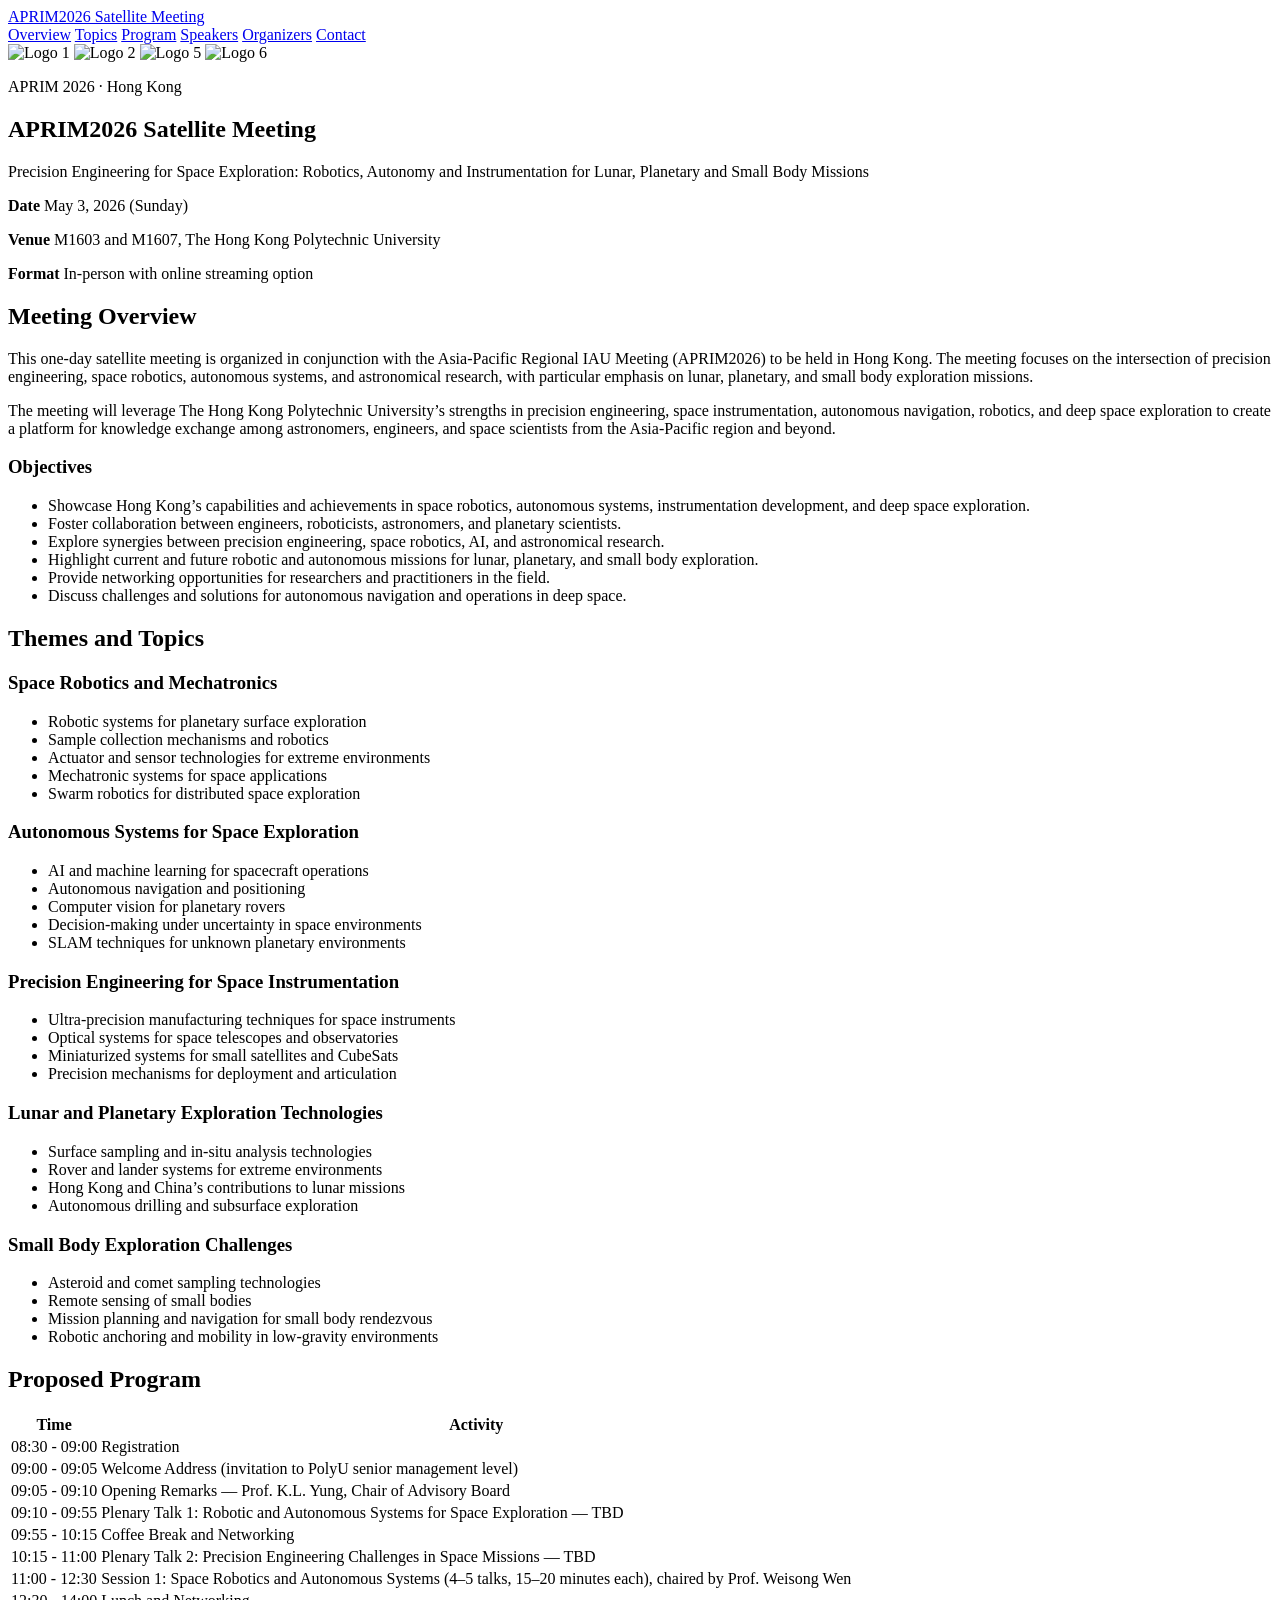
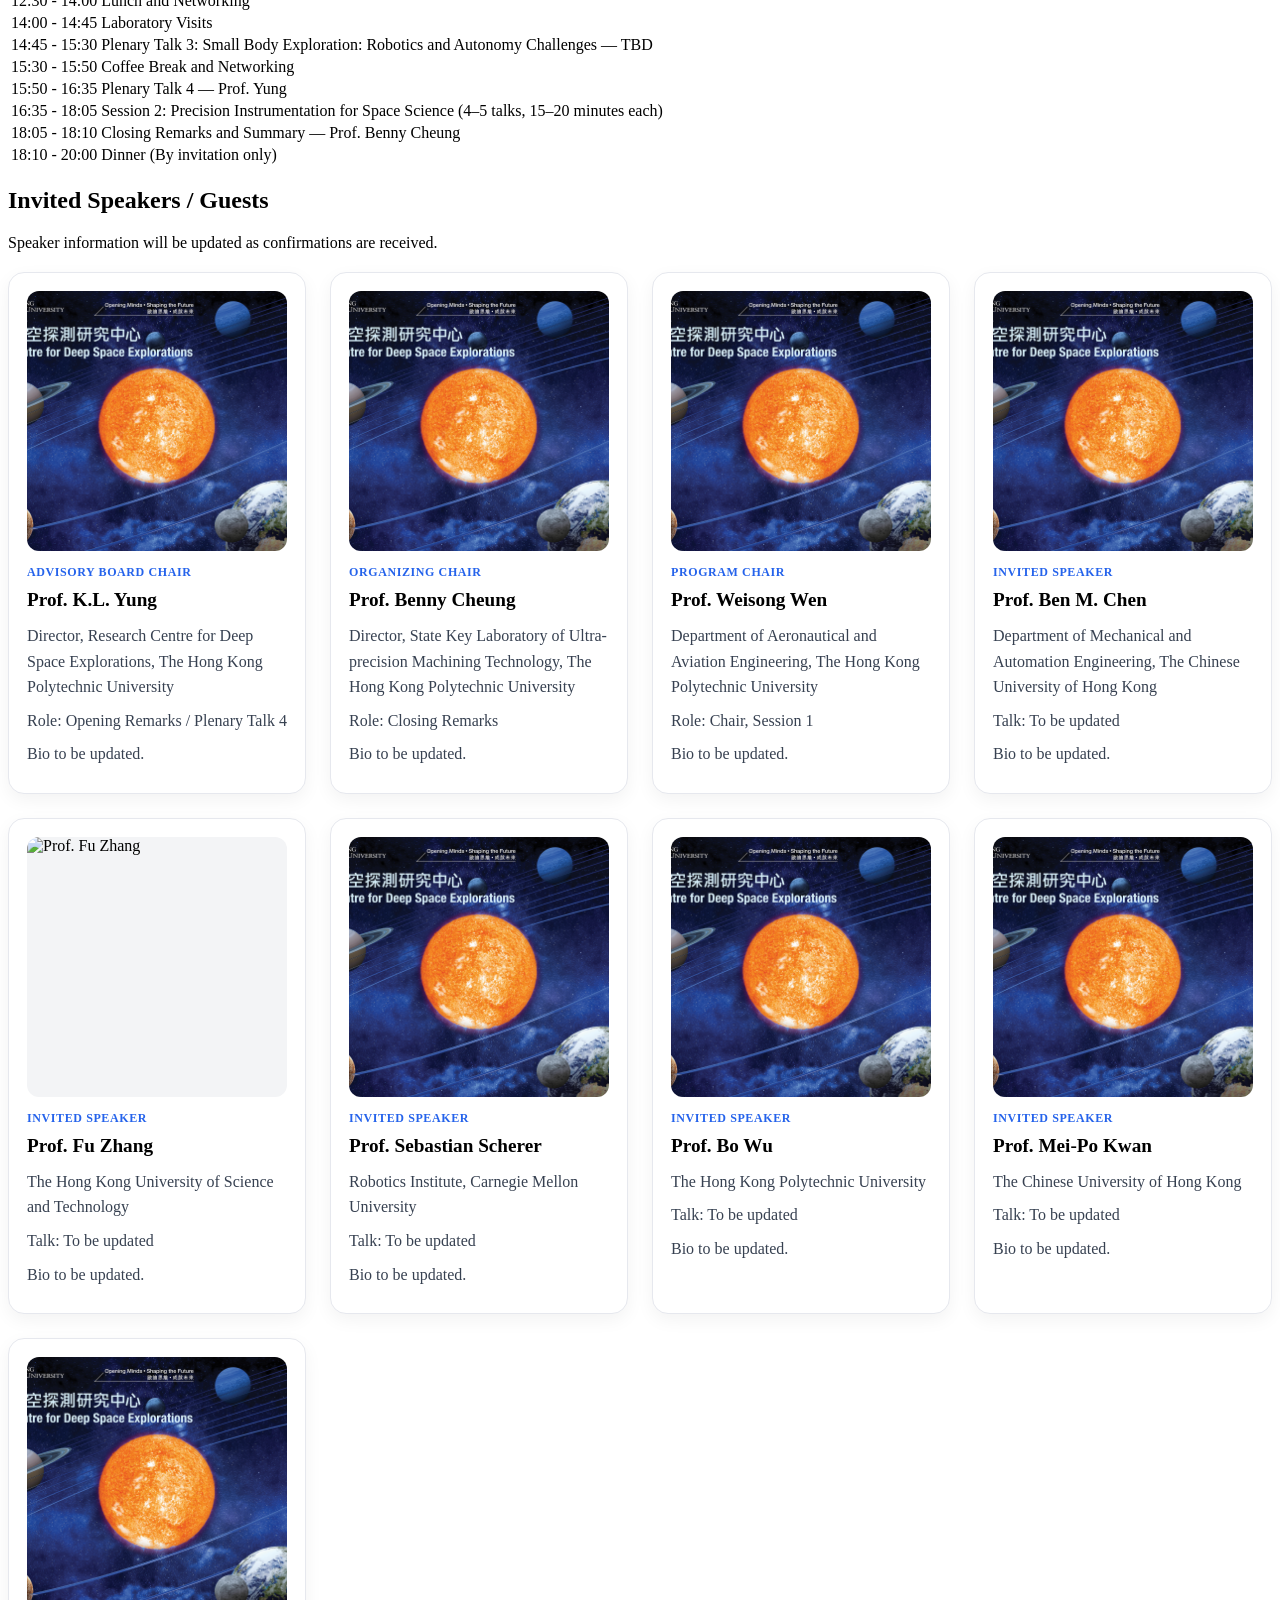
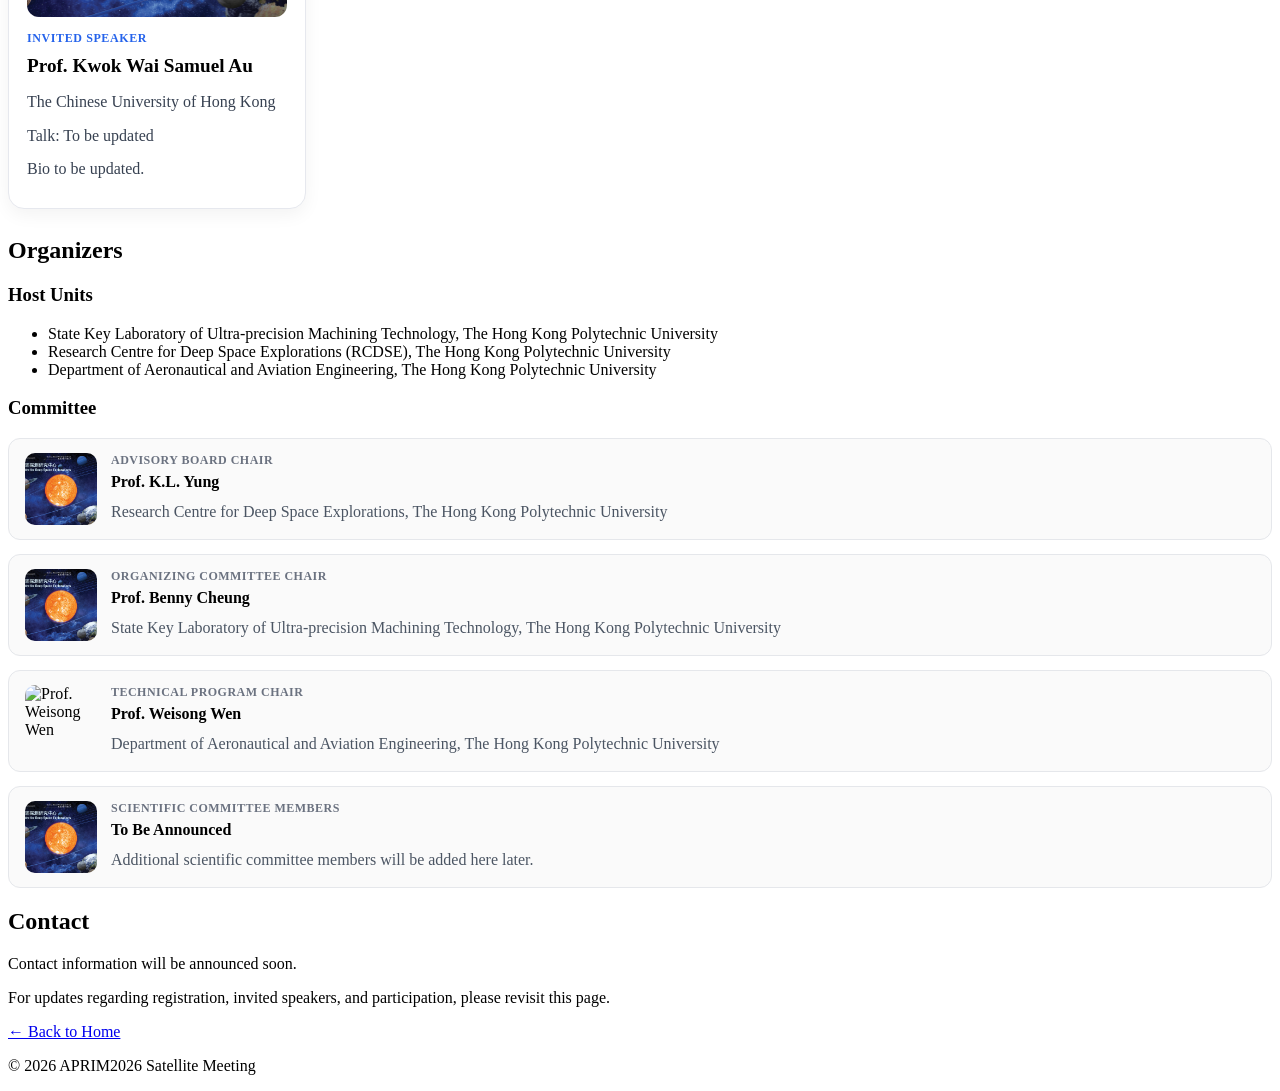
==== editions/2026.html @ b6024768 "Update 2026.html" ====
<!DOCTYPE html>
<html lang="en">
<head>
  <meta charset="UTF-8" />
  <meta name="viewport" content="width=device-width, initial-scale=1.0" />
  <title>APRIM2026 Satellite Meeting 2026</title>
  <link rel="stylesheet" href="../style.css" />

  <style>
    .speaker-grid {
      display: grid;
      grid-template-columns: repeat(auto-fit, minmax(260px, 1fr));
      gap: 24px;
      margin-top: 20px;
      margin-bottom: 28px;
    }

    .speaker-card {
      background: #fff;
      border: 1px solid #e6e8ee;
      border-radius: 16px;
      padding: 18px;
      box-shadow: 0 6px 18px rgba(0, 0, 0, 0.05);
    }

    .speaker-photo {
      width: 100%;
      aspect-ratio: 1 / 1;
      overflow: hidden;
      border-radius: 12px;
      background: #f3f4f6;
      margin-bottom: 14px;
    }

    .speaker-photo img {
      width: 100%;
      height: 100%;
      object-fit: cover;
      display: block;
    }

    .speaker-meta {
      font-size: 12px;
      font-weight: 700;
      letter-spacing: 0.05em;
      text-transform: uppercase;
      color: #2563eb;
      margin-bottom: 8px;
    }

    .speaker-card h3 {
      margin: 0 0 10px;
      font-size: 1.2rem;
      line-height: 1.3;
    }

    .speaker-affiliation,
    .speaker-role,
    .speaker-bio {
      margin: 0 0 8px;
      line-height: 1.6;
      color: #374151;
    }

    .committee-list {
      display: grid;
      gap: 14px;
      margin-top: 16px;
    }

    .committee-item {
      display: grid;
      grid-template-columns: 72px 1fr;
      gap: 14px;
      align-items: start;
      padding: 14px 16px;
      border: 1px solid #e5e7eb;
      border-radius: 12px;
      background: #fafafa;
    }

    .committee-item img {
      width: 72px;
      height: 72px;
      object-fit: cover;
      border-radius: 10px;
      display: block;
    }

    .committee-role {
      font-size: 12px;
      font-weight: 700;
      letter-spacing: 0.04em;
      text-transform: uppercase;
      color: #6b7280;
      margin-bottom: 4px;
    }

    .committee-item h4 {
      margin: 0 0 6px;
      font-size: 1rem;
      line-height: 1.3;
    }

    .committee-item p {
      margin: 0;
      color: #4b5563;
      line-height: 1.6;
    }

    @media (max-width: 640px) {
      .committee-item {
        grid-template-columns: 1fr;
      }

      .committee-item img {
        width: 96px;
        height: 96px;
      }
    }
  </style>
</head>

<body>
  <header class="site-header">
    <div class="container">
      <a class="site-title" href="../index.html">APRIM2026 Satellite Meeting</a>

      <nav class="site-nav">
        <a href="#overview">Overview</a>
        <a href="#topics">Topics</a>
        <a href="#program">Program</a>
        <a href="#speakers">Speakers</a>
        <a href="#organizers">Organizers</a>
        <a href="#contact">Contact</a>
      </nav>
    </div>
  </header>

  <main class="container">
    <section class="hero">
      <div class="hero-logos">
        <img src="../images/logo1.png" alt="Logo 1">
        <img src="../images/logo2.png" alt="Logo 2">
        <img src="../images/logo5.png" alt="Logo 5">
        <img src="../images/logo6.png" alt="Logo 6">
      </div>

      <p class="hero-kicker">APRIM 2026 · Hong Kong</p>
      <h1>APRIM2026 Satellite Meeting</h1>
      <p class="hero-subtitle">
        Precision Engineering for Space Exploration: Robotics, Autonomy and Instrumentation for Lunar, Planetary and Small Body Missions
      </p>

      <div class="hero-info">
        <p><strong>Date</strong> May 3, 2026 (Sunday)</p>
        <p><strong>Venue</strong> M1603 and M1607, The Hong Kong Polytechnic University</p>
        <p><strong>Format</strong> In-person with online streaming option</p>
      </div>
    </section>

    <section id="overview">
      <h2>Meeting Overview</h2>
      <p>
        This one-day satellite meeting is organized in conjunction with the Asia-Pacific Regional IAU Meeting (APRIM2026) to be held in Hong Kong. The meeting focuses on the intersection of precision engineering, space robotics, autonomous systems, and astronomical research, with particular emphasis on lunar, planetary, and small body exploration missions.
      </p>
      <p>
        The meeting will leverage The Hong Kong Polytechnic University’s strengths in precision engineering, space instrumentation, autonomous navigation, robotics, and deep space exploration to create a platform for knowledge exchange among astronomers, engineers, and space scientists from the Asia-Pacific region and beyond.
      </p>

      <h3>Objectives</h3>
      <ul>
        <li>Showcase Hong Kong’s capabilities and achievements in space robotics, autonomous systems, instrumentation development, and deep space exploration.</li>
        <li>Foster collaboration between engineers, roboticists, astronomers, and planetary scientists.</li>
        <li>Explore synergies between precision engineering, space robotics, AI, and astronomical research.</li>
        <li>Highlight current and future robotic and autonomous missions for lunar, planetary, and small body exploration.</li>
        <li>Provide networking opportunities for researchers and practitioners in the field.</li>
        <li>Discuss challenges and solutions for autonomous navigation and operations in deep space.</li>
      </ul>
    </section>

    <section id="topics">
      <h2>Themes and Topics</h2>

      <h3>Space Robotics and Mechatronics</h3>
      <ul>
        <li>Robotic systems for planetary surface exploration</li>
        <li>Sample collection mechanisms and robotics</li>
        <li>Actuator and sensor technologies for extreme environments</li>
        <li>Mechatronic systems for space applications</li>
        <li>Swarm robotics for distributed space exploration</li>
      </ul>

      <h3>Autonomous Systems for Space Exploration</h3>
      <ul>
        <li>AI and machine learning for spacecraft operations</li>
        <li>Autonomous navigation and positioning</li>
        <li>Computer vision for planetary rovers</li>
        <li>Decision-making under uncertainty in space environments</li>
        <li>SLAM techniques for unknown planetary environments</li>
      </ul>

      <h3>Precision Engineering for Space Instrumentation</h3>
      <ul>
        <li>Ultra-precision manufacturing techniques for space instruments</li>
        <li>Optical systems for space telescopes and observatories</li>
        <li>Miniaturized systems for small satellites and CubeSats</li>
        <li>Precision mechanisms for deployment and articulation</li>
      </ul>

      <h3>Lunar and Planetary Exploration Technologies</h3>
      <ul>
        <li>Surface sampling and in-situ analysis technologies</li>
        <li>Rover and lander systems for extreme environments</li>
        <li>Hong Kong and China’s contributions to lunar missions</li>
        <li>Autonomous drilling and subsurface exploration</li>
      </ul>

      <h3>Small Body Exploration Challenges</h3>
      <ul>
        <li>Asteroid and comet sampling technologies</li>
        <li>Remote sensing of small bodies</li>
        <li>Mission planning and navigation for small body rendezvous</li>
        <li>Robotic anchoring and mobility in low-gravity environments</li>
      </ul>
    </section>

    <section id="program">
      <h2>Proposed Program</h2>
      <div class="program-table-wrap">
        <table class="program-table">
          <thead>
            <tr>
              <th>Time</th>
              <th>Activity</th>
            </tr>
          </thead>
          <tbody>
            <tr><td>08:30 - 09:00</td><td>Registration</td></tr>
            <tr><td>09:00 - 09:05</td><td>Welcome Address (invitation to PolyU senior management level)</td></tr>
            <tr><td>09:05 - 09:10</td><td>Opening Remarks — Prof. K.L. Yung, Chair of Advisory Board</td></tr>
            <tr><td>09:10 - 09:55</td><td>Plenary Talk 1: Robotic and Autonomous Systems for Space Exploration — TBD</td></tr>
            <tr><td>09:55 - 10:15</td><td>Coffee Break and Networking</td></tr>
            <tr><td>10:15 - 11:00</td><td>Plenary Talk 2: Precision Engineering Challenges in Space Missions — TBD</td></tr>
            <tr><td>11:00 - 12:30</td><td>Session 1: Space Robotics and Autonomous Systems (4–5 talks, 15–20 minutes each), chaired by Prof. Weisong Wen</td></tr>
            <tr><td>12:30 - 14:00</td><td>Lunch and Networking</td></tr>
            <tr><td>14:00 - 14:45</td><td>Laboratory Visits</td></tr>
            <tr><td>14:45 - 15:30</td><td>Plenary Talk 3: Small Body Exploration: Robotics and Autonomy Challenges — TBD</td></tr>
            <tr><td>15:30 - 15:50</td><td>Coffee Break and Networking</td></tr>
            <tr><td>15:50 - 16:35</td><td>Plenary Talk 4 — Prof. Yung</td></tr>
            <tr><td>16:35 - 18:05</td><td>Session 2: Precision Instrumentation for Space Science (4–5 talks, 15–20 minutes each)</td></tr>
            <tr><td>18:05 - 18:10</td><td>Closing Remarks and Summary — Prof. Benny Cheung</td></tr>
            <tr><td>18:10 - 20:00</td><td>Dinner (By invitation only)</td></tr>
          </tbody>
        </table>
      </div>
    </section>

    <section id="speakers">
      <h2>Invited Speakers / Guests</h2>
      <p>Speaker information will be updated as confirmations are received.</p>

      <div class="speaker-grid">
        <article class="speaker-card">
          <div class="speaker-photo">
            <img src="../images/3.jpg" alt="Prof. K.L. Yung">
          </div>
          <div class="speaker-meta">Advisory Board Chair</div>
          <h3>Prof. K.L. Yung</h3>
          <p class="speaker-affiliation">
            Director, Research Centre for Deep Space Explorations, The Hong Kong Polytechnic University
          </p>
          <p class="speaker-role">Role: Opening Remarks / Plenary Talk 4</p>
          <p class="speaker-bio">Bio to be updated.</p>
        </article>

        <article class="speaker-card">
          <div class="speaker-photo">
            <img src="../images/3.jpg" alt="Prof. Benny Cheung">
          </div>
          <div class="speaker-meta">Organizing Chair</div>
          <h3>Prof. Benny Cheung</h3>
          <p class="speaker-affiliation">
            Director, State Key Laboratory of Ultra-precision Machining Technology, The Hong Kong Polytechnic University
          </p>
          <p class="speaker-role">Role: Closing Remarks</p>
          <p class="speaker-bio">Bio to be updated.</p>
        </article>

        <article class="speaker-card">
          <div class="speaker-photo">
            <img src="../images/3.jpg" alt="Prof. Weisong Wen">
          </div>
          <div class="speaker-meta">Program Chair</div>
          <h3>Prof. Weisong Wen</h3>
          <p class="speaker-affiliation">
            Department of Aeronautical and Aviation Engineering, The Hong Kong Polytechnic University
          </p>
          <p class="speaker-role">Role: Chair, Session 1</p>
          <p class="speaker-bio">Bio to be updated.</p>
        </article>

        <article class="speaker-card">
          <div class="speaker-photo">
            <img src="../images/3.jpg" alt="Prof. Ben M. Chen">
          </div>
          <div class="speaker-meta">Invited Speaker</div>
          <h3>Prof. Ben M. Chen</h3>
          <p class="speaker-affiliation">
            Department of Mechanical and Automation Engineering, The Chinese University of Hong Kong
          </p>
          <p class="speaker-role">Talk: To be updated</p>
          <p class="speaker-bio">Bio to be updated.</p>
        </article>

        <article class="speaker-card">
          <div class="speaker-photo">
            <img src="../assets/images/3.jpg" alt="Prof. Fu Zhang">
          </div>
          <div class="speaker-meta">Invited Speaker</div>
          <h3>Prof. Fu Zhang</h3>
          <p class="speaker-affiliation">
            The Hong Kong University of Science and Technology
          </p>
          <p class="speaker-role">Talk: To be updated</p>
          <p class="speaker-bio">Bio to be updated.</p>
        </article>

        <article class="speaker-card">
          <div class="speaker-photo">
            <img src="../images/3.jpg" alt="Prof. Sebastian Scherer">
          </div>
          <div class="speaker-meta">Invited Speaker</div>
          <h3>Prof. Sebastian Scherer</h3>
          <p class="speaker-affiliation">
            Robotics Institute, Carnegie Mellon University
          </p>
          <p class="speaker-role">Talk: To be updated</p>
          <p class="speaker-bio">Bio to be updated.</p>
        </article>

        <article class="speaker-card">
          <div class="speaker-photo">
            <img src="../images/3.jpg" alt="Prof. Bo Wu">
          </div>
          <div class="speaker-meta">Invited Speaker</div>
          <h3>Prof. Bo Wu</h3>
          <p class="speaker-affiliation">
            The Hong Kong Polytechnic University
          </p>
          <p class="speaker-role">Talk: To be updated</p>
          <p class="speaker-bio">Bio to be updated.</p>
        </article>

        <article class="speaker-card">
          <div class="speaker-photo">
            <img src="../images/3.jpg" alt="Prof. Mei-Po Kwan">
          </div>
          <div class="speaker-meta">Invited Speaker</div>
          <h3>Prof. Mei-Po Kwan</h3>
          <p class="speaker-affiliation">
            The Chinese University of Hong Kong
          </p>
          <p class="speaker-role">Talk: To be updated</p>
          <p class="speaker-bio">Bio to be updated.</p>
        </article>

        <article class="speaker-card">
          <div class="speaker-photo">
            <img src="../images/3.jpg" alt="Prof. Kwok Wai Samuel Au">
          </div>
          <div class="speaker-meta">Invited Speaker</div>
          <h3>Prof. Kwok Wai Samuel Au</h3>
          <p class="speaker-affiliation">
            The Chinese University of Hong Kong
          </p>
          <p class="speaker-role">Talk: To be updated</p>
          <p class="speaker-bio">Bio to be updated.</p>
        </article>
      </div>
    </section>

    <section id="organizers">
      <h2>Organizers</h2>

      <h3>Host Units</h3>
      <ul>
        <li>State Key Laboratory of Ultra-precision Machining Technology, The Hong Kong Polytechnic University</li>
        <li>Research Centre for Deep Space Explorations (RCDSE), The Hong Kong Polytechnic University</li>
        <li>Department of Aeronautical and Aviation Engineering, The Hong Kong Polytechnic University</li>
      </ul>

      <h3>Committee</h3>

      <div class="committee-list">
        <article class="committee-item">
          <img src="../images/3.jpg" alt="Prof. K.L. Yung">
          <div>
            <div class="committee-role">Advisory Board Chair</div>
            <h4>Prof. K.L. Yung</h4>
            <p>Research Centre for Deep Space Explorations, The Hong Kong Polytechnic University</p>
          </div>
        </article>

        <article class="committee-item">
          <img src="../images/3.jpg" alt="Prof. Benny Cheung">
          <div>
            <div class="committee-role">Organizing Committee Chair</div>
            <h4>Prof. Benny Cheung</h4>
            <p>State Key Laboratory of Ultra-precision Machining Technology, The Hong Kong Polytechnic University</p>
          </div>
        </article>

        <article class="committee-item">
          <img src="../assets/images/3.jpg" alt="Prof. Weisong Wen">
          <div>
            <div class="committee-role">Technical Program Chair</div>
            <h4>Prof. Weisong Wen</h4>
            <p>Department of Aeronautical and Aviation Engineering, The Hong Kong Polytechnic University</p>
          </div>
        </article>

        <article class="committee-item">
          <img src="../images/3.jpg" alt="Scientific Committee Members">
          <div>
            <div class="committee-role">Scientific Committee Members</div>
            <h4>To Be Announced</h4>
            <p>Additional scientific committee members will be added here later.</p>
          </div>
        </article>
      </div>
    </section>

    <section id="contact">
      <h2>Contact</h2>
      <p>Contact information will be announced soon.</p>
      <p>For updates regarding registration, invited speakers, and participation, please revisit this page.</p>
    </section>

    <p class="back-link">
      <a href="../index.html">← Back to Home</a>
    </p>
  </main>

  <footer class="site-footer">
    <div class="container">
      <p>© 2026 APRIM2026 Satellite Meeting</p>
    </div>
  </footer>
</body>
</html>
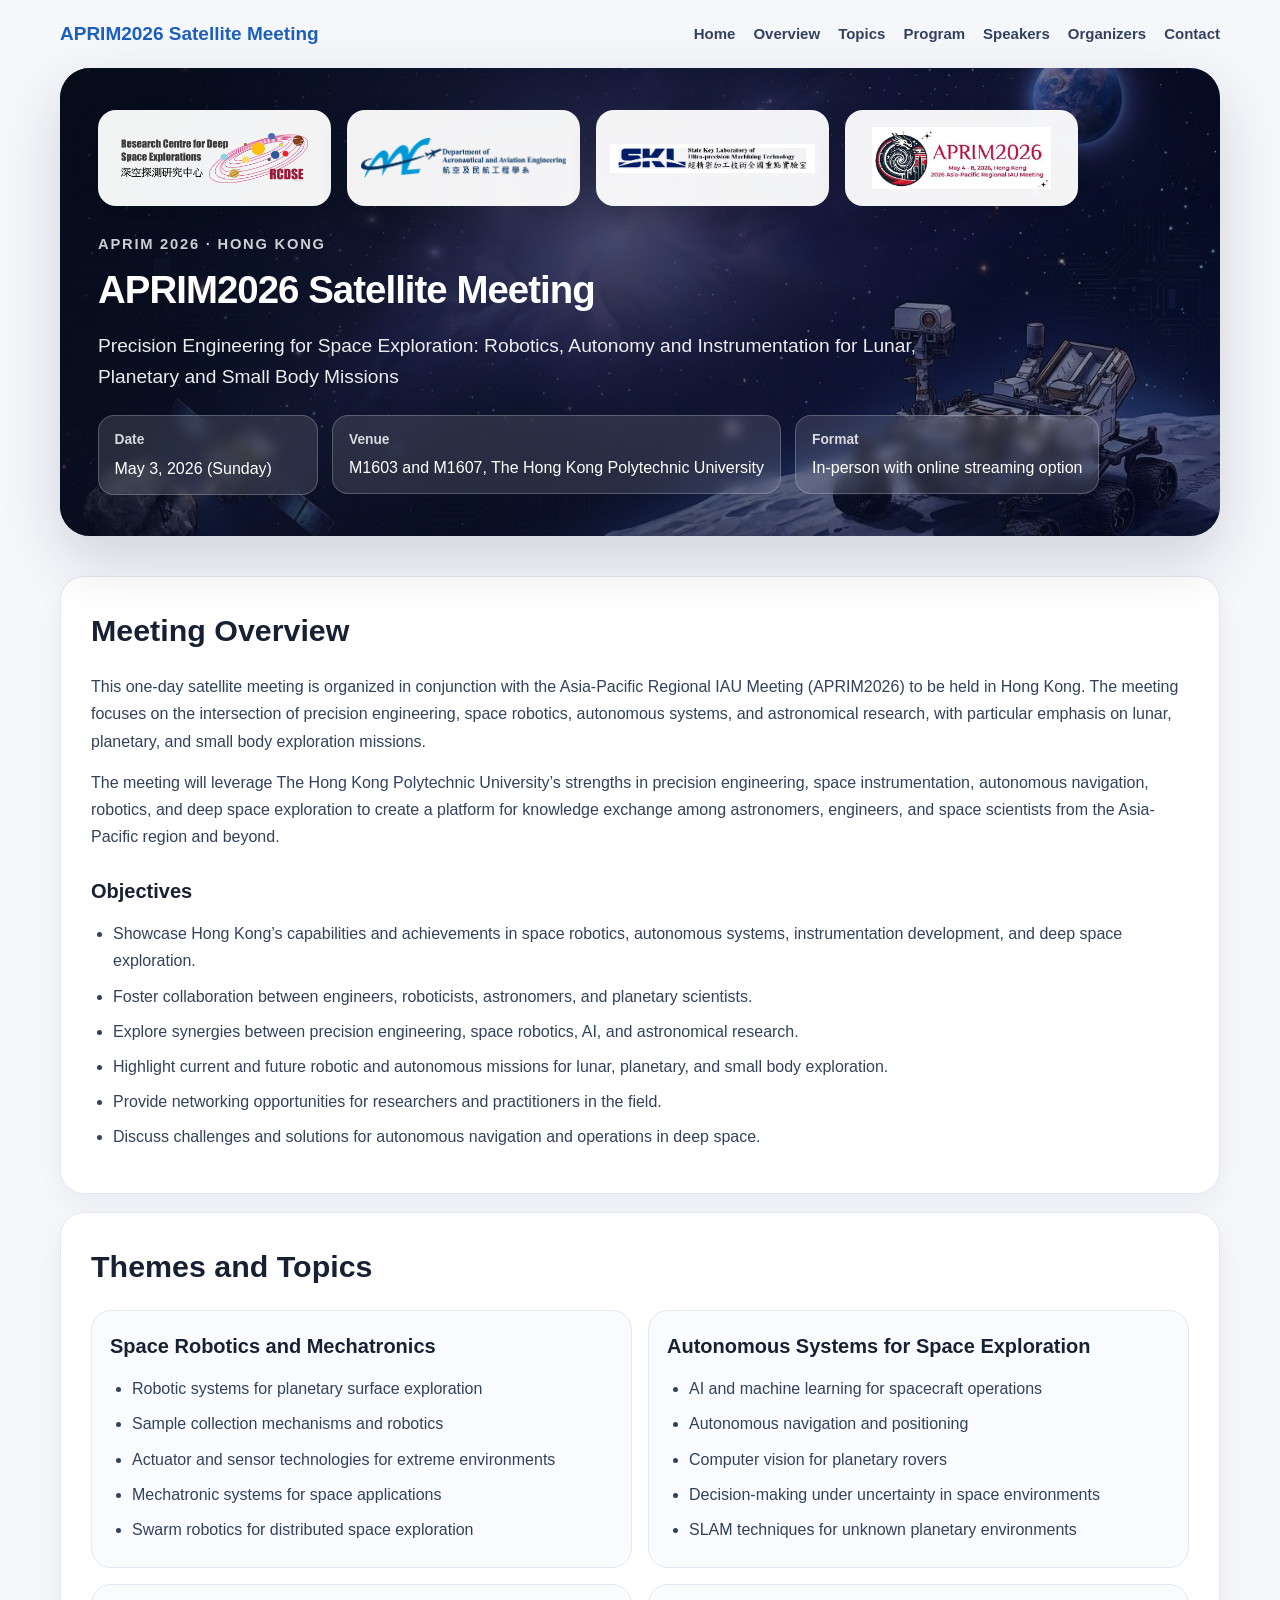
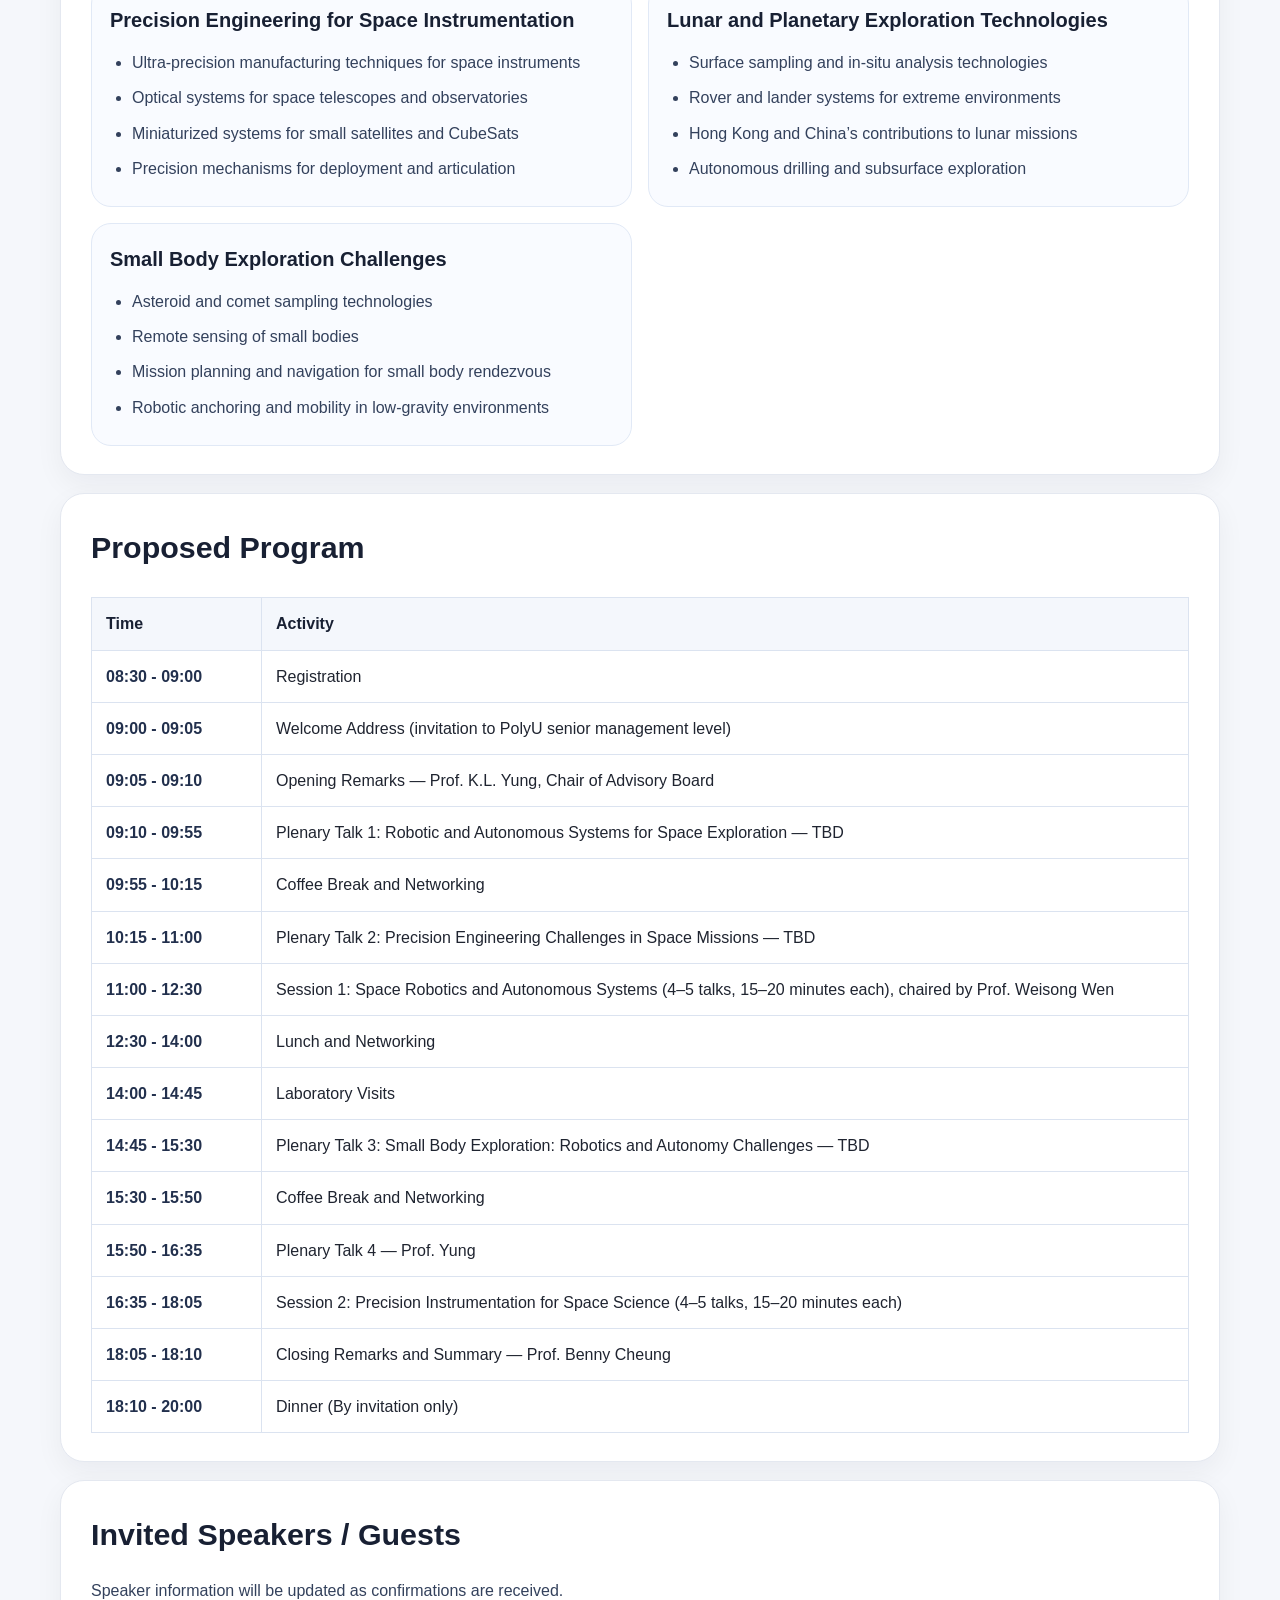
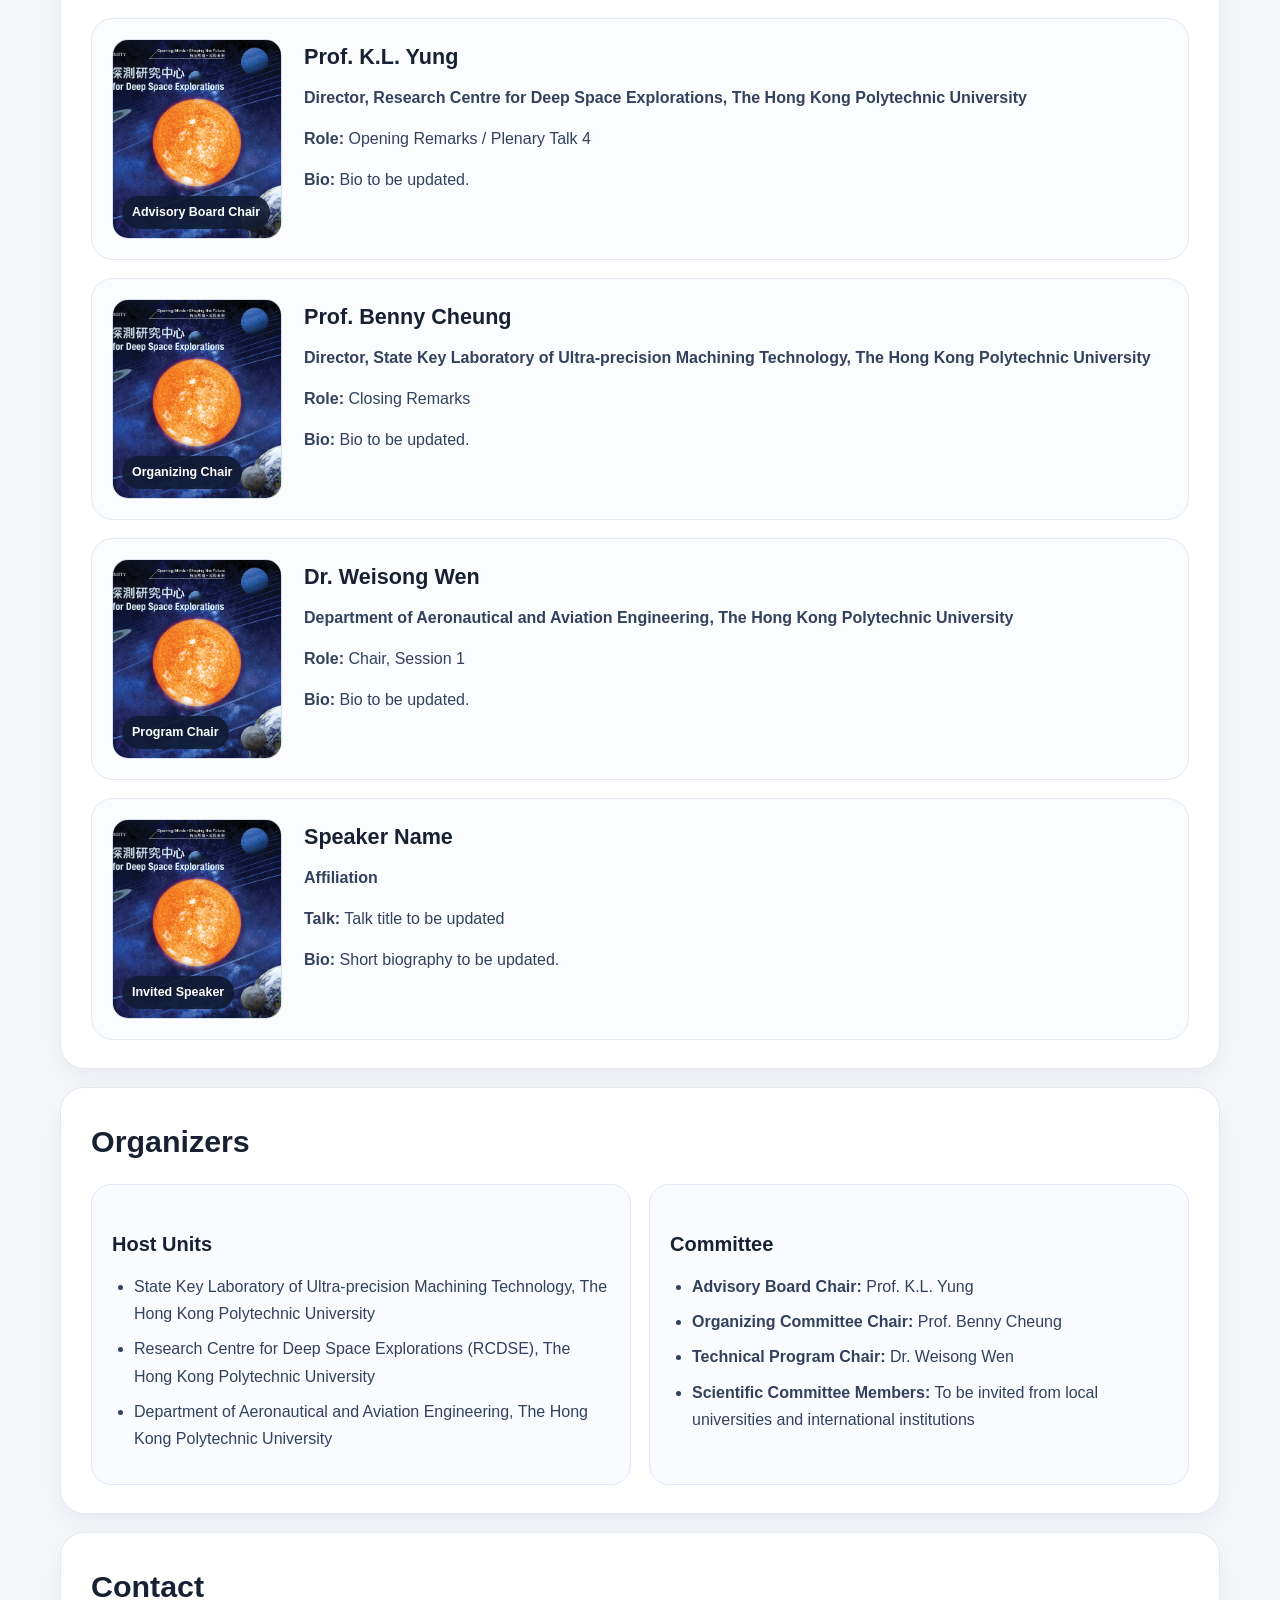
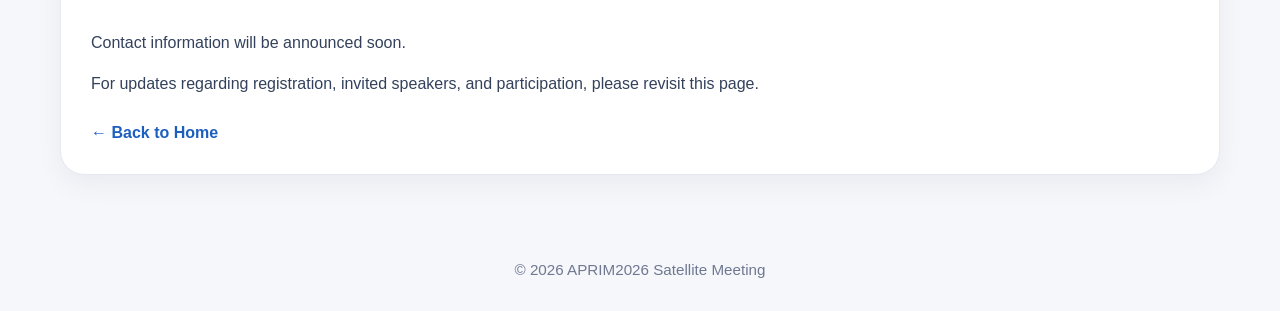
==== commit a8cb6ab4: "Update 2026.html" ====
--- a/editions/2026.html
+++ b/editions/2026.html
@@ -4,168 +4,83 @@
   <meta charset="UTF-8" />
   <meta name="viewport" content="width=device-width, initial-scale=1.0" />
   <title>APRIM2026 Satellite Meeting 2026</title>
-  <link rel="stylesheet" href="../style.css" />
-
-  <style>
-    .speaker-grid {
-      display: grid;
-      grid-template-columns: repeat(auto-fit, minmax(260px, 1fr));
-      gap: 24px;
-      margin-top: 20px;
-      margin-bottom: 28px;
-    }
-
-    .speaker-card {
-      background: #fff;
-      border: 1px solid #e6e8ee;
-      border-radius: 16px;
-      padding: 18px;
-      box-shadow: 0 6px 18px rgba(0, 0, 0, 0.05);
-    }
-
-    .speaker-photo {
-      width: 100%;
-      aspect-ratio: 1 / 1;
-      overflow: hidden;
-      border-radius: 12px;
-      background: #f3f4f6;
-      margin-bottom: 14px;
-    }
-
-    .speaker-photo img {
-      width: 100%;
-      height: 100%;
-      object-fit: cover;
-      display: block;
-    }
-
-    .speaker-meta {
-      font-size: 12px;
-      font-weight: 700;
-      letter-spacing: 0.05em;
-      text-transform: uppercase;
-      color: #2563eb;
-      margin-bottom: 8px;
-    }
-
-    .speaker-card h3 {
-      margin: 0 0 10px;
-      font-size: 1.2rem;
-      line-height: 1.3;
-    }
-
-    .speaker-affiliation,
-    .speaker-role,
-    .speaker-bio {
-      margin: 0 0 8px;
-      line-height: 1.6;
-      color: #374151;
-    }
-
-    .committee-list {
-      display: grid;
-      gap: 14px;
-      margin-top: 16px;
-    }
-
-    .committee-item {
-      display: grid;
-      grid-template-columns: 72px 1fr;
-      gap: 14px;
-      align-items: start;
-      padding: 14px 16px;
-      border: 1px solid #e5e7eb;
-      border-radius: 12px;
-      background: #fafafa;
-    }
-
-    .committee-item img {
-      width: 72px;
-      height: 72px;
-      object-fit: cover;
-      border-radius: 10px;
-      display: block;
-    }
-
-    .committee-role {
-      font-size: 12px;
-      font-weight: 700;
-      letter-spacing: 0.04em;
-      text-transform: uppercase;
-      color: #6b7280;
-      margin-bottom: 4px;
-    }
-
-    .committee-item h4 {
-      margin: 0 0 6px;
-      font-size: 1rem;
-      line-height: 1.3;
-    }
-
-    .committee-item p {
-      margin: 0;
-      color: #4b5563;
-      line-height: 1.6;
-    }
-
-    @media (max-width: 640px) {
-      .committee-item {
-        grid-template-columns: 1fr;
-      }
-
-      .committee-item img {
-        width: 96px;
-        height: 96px;
-      }
-    }
-  </style>
+  <link rel="stylesheet" href="../styles.css" />
 </head>
-
 <body>
-  <header class="site-header">
+  <header class="detail-header">
     <div class="container">
-      <a class="site-title" href="../index.html">APRIM2026 Satellite Meeting</a>
-
-      <nav class="site-nav">
-        <a href="#overview">Overview</a>
-        <a href="#topics">Topics</a>
-        <a href="#program">Program</a>
-        <a href="#speakers">Speakers</a>
-        <a href="#organizers">Organizers</a>
-        <a href="#contact">Contact</a>
-      </nav>
+      <div class="detail-topbar">
+        <div class="detail-site-name">
+          <a href="../index.html">APRIM2026 Satellite Meeting</a>
+        </div>
+        <nav class="detail-nav">
+          <a href="../index.html">Home</a>
+          <a href="#overview">Overview</a>
+          <a href="#topics">Topics</a>
+          <a href="#program">Program</a>
+          <a href="#speakers">Speakers</a>
+          <a href="#organizers">Organizers</a>
+          <a href="#contact">Contact</a>
+        </nav>
+      </div>
+
+      <section class="detail-hero">
+        <div class="detail-logos">
+          <div class="detail-logo-box">
+            <img src="../images/1.png" alt="Logo 1" />
+          </div>
+          <div class="detail-logo-box">
+            <img src="../images/2.png" alt="Logo 2" />
+          </div>
+          <div class="detail-logo-box">
+            <img src="../images/5.png" alt="Logo 5" />
+          </div>
+          <div class="detail-logo-box detail-logo-box-square">
+            <img src="../images/6.jpg" alt="Logo 6" class="detail-logo-square" />
+          </div>
+        </div>
+
+        <p class="detail-label">APRIM 2026 · Hong Kong</p>
+        <h1>APRIM2026 Satellite Meeting</h1>
+        <p class="detail-subtitle">
+          Precision Engineering for Space Exploration: Robotics, Autonomy and
+          Instrumentation for Lunar, Planetary and Small Body Missions
+        </p>
+
+        <div class="detail-meta">
+          <div class="meta-chip">
+            <strong>Date</strong>
+            <span>May 3, 2026 (Sunday)</span>
+          </div>
+          <div class="meta-chip">
+            <strong>Venue</strong>
+            <span>M1603 and M1607, The Hong Kong Polytechnic University</span>
+          </div>
+          <div class="meta-chip">
+            <strong>Format</strong>
+            <span>In-person with online streaming option</span>
+          </div>
+        </div>
+      </section>
     </div>
   </header>
 
-  <main class="container">
-    <section class="hero">
-      <div class="hero-logos">
-        <img src="../images/logo1.png" alt="Logo 1">
-        <img src="../images/logo2.png" alt="Logo 2">
-        <img src="../images/logo5.png" alt="Logo 5">
-        <img src="../images/logo6.png" alt="Logo 6">
-      </div>
-
-      <p class="hero-kicker">APRIM 2026 · Hong Kong</p>
-      <h1>APRIM2026 Satellite Meeting</h1>
-      <p class="hero-subtitle">
-        Precision Engineering for Space Exploration: Robotics, Autonomy and Instrumentation for Lunar, Planetary and Small Body Missions
-      </p>
-
-      <div class="hero-info">
-        <p><strong>Date</strong> May 3, 2026 (Sunday)</p>
-        <p><strong>Venue</strong> M1603 and M1607, The Hong Kong Polytechnic University</p>
-        <p><strong>Format</strong> In-person with online streaming option</p>
-      </div>
-    </section>
-
-    <section id="overview">
+  <main class="container detail-main">
+    <section id="overview" class="detail-section">
       <h2>Meeting Overview</h2>
       <p>
-        This one-day satellite meeting is organized in conjunction with the Asia-Pacific Regional IAU Meeting (APRIM2026) to be held in Hong Kong. The meeting focuses on the intersection of precision engineering, space robotics, autonomous systems, and astronomical research, with particular emphasis on lunar, planetary, and small body exploration missions.
+        This one-day satellite meeting is organized in conjunction with the
+        Asia-Pacific Regional IAU Meeting (APRIM2026) to be held in Hong Kong.
+        The meeting focuses on the intersection of precision engineering, space
+        robotics, autonomous systems, and astronomical research, with particular
+        emphasis on lunar, planetary, and small body exploration missions.
       </p>
       <p>
-        The meeting will leverage The Hong Kong Polytechnic University’s strengths in precision engineering, space instrumentation, autonomous navigation, robotics, and deep space exploration to create a platform for knowledge exchange among astronomers, engineers, and space scientists from the Asia-Pacific region and beyond.
+        The meeting will leverage The Hong Kong Polytechnic University’s strengths
+        in precision engineering, space instrumentation, autonomous navigation,
+        robotics, and deep space exploration to create a platform for knowledge
+        exchange among astronomers, engineers, and space scientists from the
+        Asia-Pacific region and beyond.
       </p>
 
       <h3>Objectives</h3>
@@ -179,54 +94,67 @@
       </ul>
     </section>
 
-    <section id="topics">
+    <section id="topics" class="detail-section">
       <h2>Themes and Topics</h2>
 
-      <h3>Space Robotics and Mechatronics</h3>
-      <ul>
-        <li>Robotic systems for planetary surface exploration</li>
-        <li>Sample collection mechanisms and robotics</li>
-        <li>Actuator and sensor technologies for extreme environments</li>
-        <li>Mechatronic systems for space applications</li>
-        <li>Swarm robotics for distributed space exploration</li>
-      </ul>
-
-      <h3>Autonomous Systems for Space Exploration</h3>
-      <ul>
-        <li>AI and machine learning for spacecraft operations</li>
-        <li>Autonomous navigation and positioning</li>
-        <li>Computer vision for planetary rovers</li>
-        <li>Decision-making under uncertainty in space environments</li>
-        <li>SLAM techniques for unknown planetary environments</li>
-      </ul>
-
-      <h3>Precision Engineering for Space Instrumentation</h3>
-      <ul>
-        <li>Ultra-precision manufacturing techniques for space instruments</li>
-        <li>Optical systems for space telescopes and observatories</li>
-        <li>Miniaturized systems for small satellites and CubeSats</li>
-        <li>Precision mechanisms for deployment and articulation</li>
-      </ul>
-
-      <h3>Lunar and Planetary Exploration Technologies</h3>
-      <ul>
-        <li>Surface sampling and in-situ analysis technologies</li>
-        <li>Rover and lander systems for extreme environments</li>
-        <li>Hong Kong and China’s contributions to lunar missions</li>
-        <li>Autonomous drilling and subsurface exploration</li>
-      </ul>
-
-      <h3>Small Body Exploration Challenges</h3>
-      <ul>
-        <li>Asteroid and comet sampling technologies</li>
-        <li>Remote sensing of small bodies</li>
-        <li>Mission planning and navigation for small body rendezvous</li>
-        <li>Robotic anchoring and mobility in low-gravity environments</li>
-      </ul>
-    </section>
-
-    <section id="program">
+      <div class="topic-grid">
+        <div class="topic-card">
+          <h3>Space Robotics and Mechatronics</h3>
+          <ul>
+            <li>Robotic systems for planetary surface exploration</li>
+            <li>Sample collection mechanisms and robotics</li>
+            <li>Actuator and sensor technologies for extreme environments</li>
+            <li>Mechatronic systems for space applications</li>
+            <li>Swarm robotics for distributed space exploration</li>
+          </ul>
+        </div>
+
+        <div class="topic-card">
+          <h3>Autonomous Systems for Space Exploration</h3>
+          <ul>
+            <li>AI and machine learning for spacecraft operations</li>
+            <li>Autonomous navigation and positioning</li>
+            <li>Computer vision for planetary rovers</li>
+            <li>Decision-making under uncertainty in space environments</li>
+            <li>SLAM techniques for unknown planetary environments</li>
+          </ul>
+        </div>
+
+        <div class="topic-card">
+          <h3>Precision Engineering for Space Instrumentation</h3>
+          <ul>
+            <li>Ultra-precision manufacturing techniques for space instruments</li>
+            <li>Optical systems for space telescopes and observatories</li>
+            <li>Miniaturized systems for small satellites and CubeSats</li>
+            <li>Precision mechanisms for deployment and articulation</li>
+          </ul>
+        </div>
+
+        <div class="topic-card">
+          <h3>Lunar and Planetary Exploration Technologies</h3>
+          <ul>
+            <li>Surface sampling and in-situ analysis technologies</li>
+            <li>Rover and lander systems for extreme environments</li>
+            <li>Hong Kong and China’s contributions to lunar missions</li>
+            <li>Autonomous drilling and subsurface exploration</li>
+          </ul>
+        </div>
+
+        <div class="topic-card">
+          <h3>Small Body Exploration Challenges</h3>
+          <ul>
+            <li>Asteroid and comet sampling technologies</li>
+            <li>Remote sensing of small bodies</li>
+            <li>Mission planning and navigation for small body rendezvous</li>
+            <li>Robotic anchoring and mobility in low-gravity environments</li>
+          </ul>
+        </div>
+      </div>
+    </section>
+
+    <section id="program" class="detail-section">
       <h2>Proposed Program</h2>
+
       <div class="program-table-wrap">
         <table class="program-table">
           <thead>
@@ -236,210 +164,170 @@
             </tr>
           </thead>
           <tbody>
-            <tr><td>08:30 - 09:00</td><td>Registration</td></tr>
-            <tr><td>09:00 - 09:05</td><td>Welcome Address (invitation to PolyU senior management level)</td></tr>
-            <tr><td>09:05 - 09:10</td><td>Opening Remarks — Prof. K.L. Yung, Chair of Advisory Board</td></tr>
-            <tr><td>09:10 - 09:55</td><td>Plenary Talk 1: Robotic and Autonomous Systems for Space Exploration — TBD</td></tr>
-            <tr><td>09:55 - 10:15</td><td>Coffee Break and Networking</td></tr>
-            <tr><td>10:15 - 11:00</td><td>Plenary Talk 2: Precision Engineering Challenges in Space Missions — TBD</td></tr>
-            <tr><td>11:00 - 12:30</td><td>Session 1: Space Robotics and Autonomous Systems (4–5 talks, 15–20 minutes each), chaired by Prof. Weisong Wen</td></tr>
-            <tr><td>12:30 - 14:00</td><td>Lunch and Networking</td></tr>
-            <tr><td>14:00 - 14:45</td><td>Laboratory Visits</td></tr>
-            <tr><td>14:45 - 15:30</td><td>Plenary Talk 3: Small Body Exploration: Robotics and Autonomy Challenges — TBD</td></tr>
-            <tr><td>15:30 - 15:50</td><td>Coffee Break and Networking</td></tr>
-            <tr><td>15:50 - 16:35</td><td>Plenary Talk 4 — Prof. Yung</td></tr>
-            <tr><td>16:35 - 18:05</td><td>Session 2: Precision Instrumentation for Space Science (4–5 talks, 15–20 minutes each)</td></tr>
-            <tr><td>18:05 - 18:10</td><td>Closing Remarks and Summary — Prof. Benny Cheung</td></tr>
-            <tr><td>18:10 - 20:00</td><td>Dinner (By invitation only)</td></tr>
+            <tr>
+              <td>08:30 - 09:00</td>
+              <td>Registration</td>
+            </tr>
+            <tr>
+              <td>09:00 - 09:05</td>
+              <td>Welcome Address (invitation to PolyU senior management level)</td>
+            </tr>
+            <tr>
+              <td>09:05 - 09:10</td>
+              <td>Opening Remarks — Prof. K.L. Yung, Chair of Advisory Board</td>
+            </tr>
+            <tr>
+              <td>09:10 - 09:55</td>
+              <td>Plenary Talk 1: Robotic and Autonomous Systems for Space Exploration — TBD</td>
+            </tr>
+            <tr>
+              <td>09:55 - 10:15</td>
+              <td>Coffee Break and Networking</td>
+            </tr>
+            <tr>
+              <td>10:15 - 11:00</td>
+              <td>Plenary Talk 2: Precision Engineering Challenges in Space Missions — TBD</td>
+            </tr>
+            <tr>
+              <td>11:00 - 12:30</td>
+              <td>Session 1: Space Robotics and Autonomous Systems (4–5 talks, 15–20 minutes each), chaired by Prof. Weisong Wen</td>
+            </tr>
+            <tr>
+              <td>12:30 - 14:00</td>
+              <td>Lunch and Networking</td>
+            </tr>
+            <tr>
+              <td>14:00 - 14:45</td>
+              <td>Laboratory Visits</td>
+            </tr>
+            <tr>
+              <td>14:45 - 15:30</td>
+              <td>Plenary Talk 3: Small Body Exploration: Robotics and Autonomy Challenges — TBD</td>
+            </tr>
+            <tr>
+              <td>15:30 - 15:50</td>
+              <td>Coffee Break and Networking</td>
+            </tr>
+            <tr>
+              <td>15:50 - 16:35</td>
+              <td>Plenary Talk 4 — Prof. Yung</td>
+            </tr>
+            <tr>
+              <td>16:35 - 18:05</td>
+              <td>Session 2: Precision Instrumentation for Space Science (4–5 talks, 15–20 minutes each)</td>
+            </tr>
+            <tr>
+              <td>18:05 - 18:10</td>
+              <td>Closing Remarks and Summary — Prof. Benny Cheung</td>
+            </tr>
+            <tr>
+              <td>18:10 - 20:00</td>
+              <td>Dinner (By invitation only)</td>
+            </tr>
           </tbody>
         </table>
       </div>
     </section>
 
-    <section id="speakers">
+    <section id="speakers" class="detail-section">
       <h2>Invited Speakers / Guests</h2>
       <p>Speaker information will be updated as confirmations are received.</p>
 
-      <div class="speaker-grid">
-        <article class="speaker-card">
-          <div class="speaker-photo">
-            <img src="../images/3.jpg" alt="Prof. K.L. Yung">
-          </div>
-          <div class="speaker-meta">Advisory Board Chair</div>
-          <h3>Prof. K.L. Yung</h3>
-          <p class="speaker-affiliation">
-            Director, Research Centre for Deep Space Explorations, The Hong Kong Polytechnic University
-          </p>
-          <p class="speaker-role">Role: Opening Remarks / Plenary Talk 4</p>
-          <p class="speaker-bio">Bio to be updated.</p>
-        </article>
-
-        <article class="speaker-card">
-          <div class="speaker-photo">
-            <img src="../images/3.jpg" alt="Prof. Benny Cheung">
-          </div>
-          <div class="speaker-meta">Organizing Chair</div>
-          <h3>Prof. Benny Cheung</h3>
-          <p class="speaker-affiliation">
-            Director, State Key Laboratory of Ultra-precision Machining Technology, The Hong Kong Polytechnic University
-          </p>
-          <p class="speaker-role">Role: Closing Remarks</p>
-          <p class="speaker-bio">Bio to be updated.</p>
-        </article>
-
-        <article class="speaker-card">
-          <div class="speaker-photo">
-            <img src="../images/3.jpg" alt="Prof. Weisong Wen">
-          </div>
-          <div class="speaker-meta">Program Chair</div>
-          <h3>Prof. Weisong Wen</h3>
-          <p class="speaker-affiliation">
-            Department of Aeronautical and Aviation Engineering, The Hong Kong Polytechnic University
-          </p>
-          <p class="speaker-role">Role: Chair, Session 1</p>
-          <p class="speaker-bio">Bio to be updated.</p>
-        </article>
-
-        <article class="speaker-card">
-          <div class="speaker-photo">
-            <img src="../images/3.jpg" alt="Prof. Ben M. Chen">
-          </div>
-          <div class="speaker-meta">Invited Speaker</div>
-          <h3>Prof. Ben M. Chen</h3>
-          <p class="speaker-affiliation">
-            Department of Mechanical and Automation Engineering, The Chinese University of Hong Kong
-          </p>
-          <p class="speaker-role">Talk: To be updated</p>
-          <p class="speaker-bio">Bio to be updated.</p>
-        </article>
-
-        <article class="speaker-card">
-          <div class="speaker-photo">
-            <img src="../assets/images/3.jpg" alt="Prof. Fu Zhang">
-          </div>
-          <div class="speaker-meta">Invited Speaker</div>
-          <h3>Prof. Fu Zhang</h3>
-          <p class="speaker-affiliation">
-            The Hong Kong University of Science and Technology
-          </p>
-          <p class="speaker-role">Talk: To be updated</p>
-          <p class="speaker-bio">Bio to be updated.</p>
-        </article>
-
-        <article class="speaker-card">
-          <div class="speaker-photo">
-            <img src="../images/3.jpg" alt="Prof. Sebastian Scherer">
-          </div>
-          <div class="speaker-meta">Invited Speaker</div>
-          <h3>Prof. Sebastian Scherer</h3>
-          <p class="speaker-affiliation">
-            Robotics Institute, Carnegie Mellon University
-          </p>
-          <p class="speaker-role">Talk: To be updated</p>
-          <p class="speaker-bio">Bio to be updated.</p>
-        </article>
-
-        <article class="speaker-card">
-          <div class="speaker-photo">
-            <img src="../images/3.jpg" alt="Prof. Bo Wu">
-          </div>
-          <div class="speaker-meta">Invited Speaker</div>
-          <h3>Prof. Bo Wu</h3>
-          <p class="speaker-affiliation">
-            The Hong Kong Polytechnic University
-          </p>
-          <p class="speaker-role">Talk: To be updated</p>
-          <p class="speaker-bio">Bio to be updated.</p>
-        </article>
-
-        <article class="speaker-card">
-          <div class="speaker-photo">
-            <img src="../images/3.jpg" alt="Prof. Mei-Po Kwan">
-          </div>
-          <div class="speaker-meta">Invited Speaker</div>
-          <h3>Prof. Mei-Po Kwan</h3>
-          <p class="speaker-affiliation">
-            The Chinese University of Hong Kong
-          </p>
-          <p class="speaker-role">Talk: To be updated</p>
-          <p class="speaker-bio">Bio to be updated.</p>
-        </article>
-
-        <article class="speaker-card">
-          <div class="speaker-photo">
-            <img src="../images/3.jpg" alt="Prof. Kwok Wai Samuel Au">
-          </div>
-          <div class="speaker-meta">Invited Speaker</div>
-          <h3>Prof. Kwok Wai Samuel Au</h3>
-          <p class="speaker-affiliation">
-            The Chinese University of Hong Kong
-          </p>
-          <p class="speaker-role">Talk: To be updated</p>
-          <p class="speaker-bio">Bio to be updated.</p>
-        </article>
-      </div>
-    </section>
-
-    <section id="organizers">
+      <div class="speaker-list">
+        <div class="speaker-card">
+          <div class="speaker-photo-wrap">
+            <img src="../images/3.jpg" alt="Prof. K.L. Yung" class="speaker-photo" />
+            <span class="speaker-badge">Advisory Board Chair</span>
+          </div>
+          <div class="speaker-info">
+            <h3>Prof. K.L. Yung</h3>
+            <p class="speaker-role">
+              Director, Research Centre for Deep Space Explorations, The Hong Kong Polytechnic University
+            </p>
+            <p><strong>Role:</strong> Opening Remarks / Plenary Talk 4</p>
+            <p><strong>Bio:</strong> Bio to be updated.</p>
+          </div>
+        </div>
+
+        <div class="speaker-card">
+          <div class="speaker-photo-wrap">
+            <img src="../images/3.jpg" alt="Prof. Benny Cheung" class="speaker-photo" />
+            <span class="speaker-badge">Organizing Chair</span>
+          </div>
+          <div class="speaker-info">
+            <h3>Prof. Benny Cheung</h3>
+            <p class="speaker-role">
+              Director, State Key Laboratory of Ultra-precision Machining Technology, The Hong Kong Polytechnic University
+            </p>
+            <p><strong>Role:</strong> Closing Remarks</p>
+            <p><strong>Bio:</strong> Bio to be updated.</p>
+          </div>
+        </div>
+
+        <div class="speaker-card">
+          <div class="speaker-photo-wrap">
+            <img src="../images/3.jpg" alt="Dr. Weisong Wen" class="speaker-photo" />
+            <span class="speaker-badge">Program Chair</span>
+          </div>
+          <div class="speaker-info">
+            <h3>Dr. Weisong Wen</h3>
+            <p class="speaker-role">
+              Department of Aeronautical and Aviation Engineering, The Hong Kong Polytechnic University
+            </p>
+            <p><strong>Role:</strong> Chair, Session 1</p>
+            <p><strong>Bio:</strong> Bio to be updated.</p>
+          </div>
+        </div>
+
+        <div class="speaker-card">
+          <div class="speaker-photo-wrap">
+            <img src="../images/3.jpg" alt="Speaker placeholder" class="speaker-photo" />
+            <span class="speaker-badge">Invited Speaker</span>
+          </div>
+          <div class="speaker-info">
+            <h3>Speaker Name</h3>
+            <p class="speaker-role">Affiliation</p>
+            <p><strong>Talk:</strong> Talk title to be updated</p>
+            <p><strong>Bio:</strong> Short biography to be updated.</p>
+          </div>
+        </div>
+      </div>
+    </section>
+
+    <section id="organizers" class="detail-section">
       <h2>Organizers</h2>
 
-      <h3>Host Units</h3>
-      <ul>
-        <li>State Key Laboratory of Ultra-precision Machining Technology, The Hong Kong Polytechnic University</li>
-        <li>Research Centre for Deep Space Explorations (RCDSE), The Hong Kong Polytechnic University</li>
-        <li>Department of Aeronautical and Aviation Engineering, The Hong Kong Polytechnic University</li>
-      </ul>
-
-      <h3>Committee</h3>
-
-      <div class="committee-list">
-        <article class="committee-item">
-          <img src="../images/3.jpg" alt="Prof. K.L. Yung">
-          <div>
-            <div class="committee-role">Advisory Board Chair</div>
-            <h4>Prof. K.L. Yung</h4>
-            <p>Research Centre for Deep Space Explorations, The Hong Kong Polytechnic University</p>
-          </div>
-        </article>
-
-        <article class="committee-item">
-          <img src="../images/3.jpg" alt="Prof. Benny Cheung">
-          <div>
-            <div class="committee-role">Organizing Committee Chair</div>
-            <h4>Prof. Benny Cheung</h4>
-            <p>State Key Laboratory of Ultra-precision Machining Technology, The Hong Kong Polytechnic University</p>
-          </div>
-        </article>
-
-        <article class="committee-item">
-          <img src="../assets/images/3.jpg" alt="Prof. Weisong Wen">
-          <div>
-            <div class="committee-role">Technical Program Chair</div>
-            <h4>Prof. Weisong Wen</h4>
-            <p>Department of Aeronautical and Aviation Engineering, The Hong Kong Polytechnic University</p>
-          </div>
-        </article>
-
-        <article class="committee-item">
-          <img src="../images/3.jpg" alt="Scientific Committee Members">
-          <div>
-            <div class="committee-role">Scientific Committee Members</div>
-            <h4>To Be Announced</h4>
-            <p>Additional scientific committee members will be added here later.</p>
-          </div>
-        </article>
-      </div>
-    </section>
-
-    <section id="contact">
+      <div class="organizer-columns">
+        <div class="organizer-box">
+          <h3>Host Units</h3>
+          <ul>
+            <li>State Key Laboratory of Ultra-precision Machining Technology, The Hong Kong Polytechnic University</li>
+            <li>Research Centre for Deep Space Explorations (RCDSE), The Hong Kong Polytechnic University</li>
+            <li>Department of Aeronautical and Aviation Engineering, The Hong Kong Polytechnic University</li>
+          </ul>
+        </div>
+
+        <div class="organizer-box">
+          <h3>Committee</h3>
+          <ul>
+            <li><strong>Advisory Board Chair:</strong> Prof. K.L. Yung</li>
+            <li><strong>Organizing Committee Chair:</strong> Prof. Benny Cheung</li>
+            <li><strong>Technical Program Chair:</strong> Dr. Weisong Wen</li>
+            <li><strong>Scientific Committee Members:</strong> To be invited from local universities and international institutions</li>
+          </ul>
+        </div>
+      </div>
+    </section>
+
+    <section id="contact" class="detail-section">
       <h2>Contact</h2>
       <p>Contact information will be announced soon.</p>
-      <p>For updates regarding registration, invited speakers, and participation, please revisit this page.</p>
-    </section>
-
-    <p class="back-link">
-      <a href="../index.html">← Back to Home</a>
-    </p>
+      <p>
+        For updates regarding registration, invited speakers, and participation,
+        please revisit this page.
+      </p>
+      <a href="../index.html" class="back-link">← Back to Home</a>
+    </section>
   </main>
 
   <footer class="site-footer">
--- a/styles.css
+++ b/styles.css
@@ -0,0 +1,760 @@
+* {
+  box-sizing: border-box;
+}
+
+html {
+  scroll-behavior: smooth;
+}
+
+body {
+  margin: 0;
+  font-family: Arial, Helvetica, sans-serif;
+  line-height: 1.7;
+  color: #1f2430;
+  background: #f5f7fb;
+}
+
+img {
+  max-width: 100%;
+  display: block;
+}
+
+a {
+  color: #1d5fbf;
+  text-decoration: none;
+}
+
+a:hover {
+  text-decoration: underline;
+}
+
+.container {
+  width: min(1160px, calc(100% - 40px));
+  margin: 0 auto;
+}
+
+/* ===== Landing page ===== */
+
+.landing-header {
+  padding: 20px 0 10px;
+}
+
+.top-nav {
+  display: flex;
+  justify-content: space-between;
+  align-items: center;
+  gap: 20px;
+  margin-bottom: 18px;
+}
+
+.brand {
+  font-size: 20px;
+  font-weight: 700;
+  color: #182033;
+}
+
+.nav-links {
+  display: flex;
+  flex-wrap: wrap;
+  gap: 18px;
+  font-size: 15px;
+}
+
+.nav-links a {
+  color: #34415e;
+  font-weight: 600;
+}
+
+.hero-banner {
+  position: relative;
+  min-height: 680px;
+  padding: 34px 34px 42px;
+  border-radius: 30px;
+  overflow: hidden;
+  background-image: url("images/background.jpg");
+  background-size: cover;
+  background-position: center;
+  box-shadow: 0 24px 60px rgba(20, 26, 45, 0.16);
+}
+
+.hero-overlay {
+  position: absolute;
+  inset: 0;
+  background: linear-gradient(
+    90deg,
+    rgba(8, 14, 24, 0.82) 0%,
+    rgba(8, 14, 24, 0.62) 42%,
+    rgba(8, 14, 24, 0.34) 100%
+  );
+}
+
+.hero-inner {
+  position: relative;
+  z-index: 1;
+  max-width: 1020px;
+}
+
+.hero-logos {
+  display: grid;
+  grid-template-columns: repeat(4, minmax(0, 1fr));
+  gap: 16px;
+  margin-bottom: 28px;
+  max-width: 980px;
+}
+
+.logo-box {
+  background: rgba(255, 255, 255, 0.96);
+  border-radius: 20px;
+  padding: 14px 16px;
+  height: 104px;
+  display: flex;
+  align-items: center;
+  justify-content: center;
+  box-shadow: 0 14px 34px rgba(0, 0, 0, 0.18);
+}
+
+.logo-box img {
+  max-width: 100%;
+  max-height: 50px;
+  width: auto;
+  height: auto;
+  object-fit: contain;
+}
+
+.logo-box-square .logo-square {
+  max-height: 62px;
+}
+
+.hero-text {
+  max-width: 940px;
+  color: #ffffff;
+}
+
+.hero-kicker {
+  margin: 0 0 10px;
+  font-size: 0.92rem;
+  font-weight: 700;
+  letter-spacing: 0.12em;
+  text-transform: uppercase;
+  color: rgba(255, 255, 255, 0.82);
+}
+
+.hero-text h1 {
+  margin: 0 0 18px;
+  line-height: 1.02;
+  letter-spacing: -0.03em;
+  color: #ffffff;
+}
+
+.hero-text h1 span {
+  display: block;
+}
+
+.hero-text h1 span:first-child {
+  font-size: clamp(2.2rem, 4vw, 3.6rem);
+  font-weight: 800;
+}
+
+.hero-text h1 span:last-child {
+  font-size: clamp(2rem, 3.8vw, 3.25rem);
+  font-weight: 800;
+}
+
+.landing-tagline {
+  margin: 0 0 14px;
+  font-size: clamp(1.02rem, 1.55vw, 1.24rem);
+  line-height: 1.62;
+  color: #eef3ff;
+  max-width: 920px;
+  font-weight: 600;
+}
+
+.landing-intro {
+  margin: 0 0 22px;
+  max-width: 760px;
+  font-size: 1rem;
+  line-height: 1.75;
+  color: rgba(255, 255, 255, 0.92);
+}
+
+.hero-meta-row {
+  display: grid;
+  grid-template-columns: 220px 1.2fr 300px;
+  gap: 14px;
+  margin: 0 0 26px;
+  max-width: 980px;
+}
+
+.hero-meta-card {
+  background: rgba(255, 255, 255, 0.14);
+  border: 1px solid rgba(255, 255, 255, 0.24);
+  border-radius: 18px;
+  padding: 14px 16px;
+  color: #ffffff;
+  backdrop-filter: blur(6px);
+  box-shadow: 0 8px 22px rgba(0, 0, 0, 0.12);
+}
+
+.hero-meta-card-wide {
+  min-width: 0;
+}
+
+.meta-label {
+  display: block;
+  margin-bottom: 6px;
+  font-size: 0.86rem;
+  font-weight: 700;
+  color: rgba(255, 255, 255, 0.8);
+}
+
+.meta-value {
+  display: block;
+  font-size: 1rem;
+  line-height: 1.5;
+  color: #ffffff;
+}
+
+.hero-actions {
+  display: flex;
+  flex-wrap: wrap;
+  gap: 16px;
+  align-items: stretch;
+}
+
+.hero-actions-main {
+  margin-top: 4px;
+}
+
+.button-primary,
+.button-secondary {
+  display: inline-flex;
+  align-items: center;
+  justify-content: center;
+  border-radius: 18px;
+  font-size: 1rem;
+  font-weight: 700;
+  transition: all 0.2s ease;
+}
+
+.button-primary:hover,
+.button-secondary:hover {
+  text-decoration: none;
+}
+
+.hero-main-button {
+  min-width: 320px;
+  min-height: 82px;
+  padding: 16px 24px;
+  border-radius: 20px;
+  background: linear-gradient(135deg, #ffffff 0%, #eef3ff 100%);
+  color: #16233b;
+  border: 2px solid rgba(255, 255, 255, 0.9);
+  box-shadow: 0 18px 34px rgba(0, 0, 0, 0.24);
+  display: inline-flex;
+  flex-direction: column;
+  align-items: flex-start;
+  justify-content: center;
+  gap: 4px;
+}
+
+.hero-main-button:hover {
+  background: linear-gradient(135deg, #ffffff 0%, #e8f0ff 100%);
+  color: #16233b;
+  transform: translateY(-1px);
+}
+
+.button-main-text {
+  font-size: 1.12rem;
+  font-weight: 800;
+}
+
+.button-sub-text {
+  font-size: 0.88rem;
+  font-weight: 600;
+  color: #51617f;
+}
+
+.button-hotel {
+  min-width: 300px;
+  min-height: 82px;
+  padding: 14px 18px;
+  border-radius: 20px;
+  background: rgba(255, 255, 255, 0.14);
+  border: 1.5px solid rgba(255, 255, 255, 0.32);
+  box-shadow: 0 14px 28px rgba(0, 0, 0, 0.18);
+  backdrop-filter: blur(8px);
+  color: #ffffff;
+  display: inline-flex;
+  align-items: center;
+  gap: 14px;
+}
+
+.button-hotel:hover {
+  background: rgba(255, 255, 255, 0.2);
+  color: #ffffff;
+  text-decoration: none;
+}
+
+.hotel-icon {
+  width: 42px;
+  height: 42px;
+  border-radius: 12px;
+  background: rgba(255, 255, 255, 0.18);
+  display: inline-flex;
+  align-items: center;
+  justify-content: center;
+  font-size: 1.2rem;
+  font-weight: 700;
+}
+
+.hotel-text {
+  display: flex;
+  flex-direction: column;
+  line-height: 1.35;
+}
+
+.hotel-title {
+  font-size: 1rem;
+  font-weight: 800;
+}
+
+.hotel-subtitle {
+  font-size: 0.85rem;
+  color: rgba(255, 255, 255, 0.82);
+}
+
+.landing-main {
+  padding: 30px 0 56px;
+}
+
+.landing-section {
+  background: #ffffff;
+  border: 1px solid #e4e8f0;
+  border-radius: 24px;
+  padding: 26px 28px;
+  margin-bottom: 18px;
+  box-shadow: 0 10px 28px rgba(20, 26, 45, 0.05);
+}
+
+.landing-section h2 {
+  margin: 0 0 10px;
+  font-size: 1.8rem;
+  color: #182033;
+}
+
+.small-label {
+  margin: 0 0 10px;
+  font-size: 0.98rem;
+  color: #63708a;
+  font-weight: 700;
+}
+
+.landing-section p {
+  margin: 0;
+  font-size: 1rem;
+  color: #33415c;
+}
+
+.section-button-wrap {
+  margin-top: 20px !important;
+}
+
+.section-main-button {
+  min-width: 250px;
+  padding: 14px 24px;
+  background: #1d5fbf;
+  color: #ffffff;
+  border: 1px solid #1d5fbf;
+  box-shadow: 0 10px 22px rgba(29, 95, 191, 0.18);
+}
+
+.section-main-button:hover {
+  background: #164d9d;
+  color: #ffffff;
+}
+
+/* ===== Detail page ===== */
+
+.detail-header {
+  padding: 18px 0 10px;
+}
+
+.detail-topbar {
+  display: flex;
+  justify-content: space-between;
+  align-items: center;
+  gap: 20px;
+  margin-bottom: 18px;
+}
+
+.detail-site-name {
+  font-size: 19px;
+  font-weight: 700;
+  color: #182033;
+}
+
+.detail-nav {
+  display: flex;
+  flex-wrap: wrap;
+  gap: 18px;
+  font-size: 15px;
+}
+
+.detail-nav a {
+  color: #34415e;
+  font-weight: 600;
+}
+
+.detail-hero {
+  position: relative;
+  overflow: hidden;
+  background-image: url("images/background.jpg");
+  background-size: cover;
+  background-position: center;
+  border-radius: 30px;
+  padding: 42px 38px;
+  color: #ffffff;
+  box-shadow: 0 24px 60px rgba(20, 26, 45, 0.16);
+}
+
+.detail-hero::before {
+  content: "";
+  position: absolute;
+  inset: 0;
+  background: linear-gradient(
+    90deg,
+    rgba(8, 14, 24, 0.78) 0%,
+    rgba(8, 14, 24, 0.62) 40%,
+    rgba(8, 14, 24, 0.38) 100%
+  );
+}
+
+.detail-hero > * {
+  position: relative;
+  z-index: 1;
+}
+
+.detail-logos {
+  display: grid;
+  grid-template-columns: repeat(4, minmax(0, 1fr));
+  gap: 16px;
+  margin-bottom: 26px;
+  max-width: 980px;
+}
+
+.detail-logo-box {
+  background: rgba(255, 255, 255, 0.95);
+  border-radius: 18px;
+  padding: 12px 14px;
+  height: 96px;
+  display: flex;
+  align-items: center;
+  justify-content: center;
+  box-shadow: 0 12px 28px rgba(0, 0, 0, 0.16);
+}
+
+.detail-logo-box img {
+  max-width: 100%;
+  max-height: 50px;
+  width: auto;
+  height: auto;
+  object-fit: contain;
+}
+
+.detail-logo-box-square .detail-logo-square {
+  max-height: 62px;
+}
+
+.detail-label {
+  margin: 0 0 12px;
+  font-size: 0.92rem;
+  font-weight: 700;
+  letter-spacing: 0.12em;
+  text-transform: uppercase;
+  color: rgba(255, 255, 255, 0.8);
+}
+
+.detail-hero h1 {
+  margin: 0 0 18px;
+  font-size: clamp(2rem, 3vw, 3rem);
+  line-height: 1.1;
+  letter-spacing: -0.025em;
+}
+
+.detail-subtitle {
+  margin: 0 0 22px;
+  max-width: 860px;
+  font-size: clamp(1rem, 1.5vw, 1.2rem);
+  line-height: 1.65;
+  color: rgba(255, 255, 255, 0.92);
+}
+
+.detail-meta {
+  display: flex;
+  flex-wrap: wrap;
+  gap: 14px;
+}
+
+.meta-chip {
+  background: rgba(255, 255, 255, 0.12);
+  border: 1px solid rgba(255, 255, 255, 0.22);
+  color: #ffffff;
+  border-radius: 16px;
+  padding: 12px 16px;
+  min-width: 220px;
+  backdrop-filter: blur(6px);
+}
+
+.meta-chip strong {
+  display: block;
+  margin-bottom: 3px;
+  font-size: 0.86rem;
+  color: rgba(255, 255, 255, 0.82);
+}
+
+.detail-main {
+  padding: 30px 0 56px;
+}
+
+.detail-section {
+  background: #ffffff;
+  border: 1px solid #e4e8f0;
+  border-radius: 24px;
+  padding: 28px 30px;
+  margin-bottom: 18px;
+  box-shadow: 0 10px 28px rgba(20, 26, 45, 0.05);
+}
+
+.detail-section h2 {
+  margin: 0 0 16px;
+  font-size: 1.9rem;
+  color: #182033;
+}
+
+.detail-section h3 {
+  margin: 24px 0 12px;
+  font-size: 1.25rem;
+  color: #182033;
+}
+
+.detail-section p {
+  margin: 0 0 14px;
+  color: #33415c;
+}
+
+.detail-section ul {
+  margin: 0 0 14px 22px;
+  padding: 0;
+}
+
+.detail-section li {
+  margin: 0 0 8px;
+  color: #33415c;
+}
+
+.topic-grid {
+  display: grid;
+  grid-template-columns: repeat(2, minmax(0, 1fr));
+  gap: 16px;
+  margin-top: 18px;
+}
+
+.topic-card {
+  background: #f9fbff;
+  border: 1px solid #e1e9f6;
+  border-radius: 20px;
+  padding: 18px 18px 10px;
+}
+
+.topic-card h3 {
+  margin-top: 0;
+}
+
+.program-table-wrap {
+  overflow-x: auto;
+}
+
+.program-table {
+  width: 100%;
+  border-collapse: collapse;
+  margin-top: 8px;
+}
+
+.program-table th,
+.program-table td {
+  border: 1px solid #dbe3f0;
+  padding: 12px 14px;
+  text-align: left;
+  vertical-align: top;
+}
+
+.program-table th {
+  background: #f4f7fc;
+  color: #182033;
+}
+
+.program-table td:first-child {
+  width: 170px;
+  white-space: nowrap;
+  font-weight: 600;
+  color: #22304d;
+}
+
+.speaker-list {
+  display: grid;
+  gap: 18px;
+}
+
+.speaker-card {
+  display: grid;
+  grid-template-columns: 170px 1fr;
+  gap: 22px;
+  align-items: start;
+  background: #fbfcfe;
+  border: 1px solid #e4e8f0;
+  border-radius: 22px;
+  padding: 20px;
+}
+
+.speaker-photo-wrap {
+  position: relative;
+}
+
+.speaker-photo {
+  width: 170px;
+  height: 200px;
+  object-fit: cover;
+  border-radius: 16px;
+  border: 1px solid #d8e0ec;
+  background: #eef3f9;
+}
+
+.speaker-badge {
+  position: absolute;
+  left: 10px;
+  bottom: 10px;
+  background: rgba(15, 27, 50, 0.88);
+  color: #ffffff;
+  padding: 6px 10px;
+  border-radius: 999px;
+  font-size: 0.78rem;
+  font-weight: 700;
+}
+
+.speaker-info h3 {
+  margin: 0 0 8px;
+  font-size: 1.35rem;
+}
+
+.speaker-role {
+  margin: 0 0 10px;
+  color: #52617d;
+  font-weight: 600;
+}
+
+.organizer-columns {
+  display: grid;
+  grid-template-columns: repeat(2, minmax(0, 1fr));
+  gap: 18px;
+}
+
+.organizer-box {
+  background: #f9fbff;
+  border: 1px solid #e1e9f6;
+  border-radius: 20px;
+  padding: 18px 20px;
+}
+
+.back-link {
+  display: inline-flex;
+  margin-top: 8px;
+  font-weight: 700;
+}
+
+.site-footer {
+  padding: 8px 0 28px;
+}
+
+.site-footer p {
+  margin: 0;
+  text-align: center;
+  color: #6f7890;
+  font-size: 0.95rem;
+}
+
+/* ===== Responsive ===== */
+
+@media (max-width: 900px) {
+  .top-nav,
+  .detail-topbar {
+    flex-direction: column;
+    align-items: flex-start;
+  }
+
+  .hero-banner {
+    min-height: 700px;
+    padding: 26px 22px 32px;
+    border-radius: 24px;
+  }
+
+  .hero-logos,
+  .detail-logos {
+    grid-template-columns: repeat(2, minmax(0, 1fr));
+  }
+
+  .hero-meta-row {
+    grid-template-columns: 1fr;
+  }
+
+  .hero-main-button,
+  .button-hotel {
+    width: 100%;
+  }
+
+  .detail-hero {
+    padding: 30px 24px;
+    border-radius: 24px;
+  }
+
+  .topic-grid,
+  .organizer-columns {
+    grid-template-columns: 1fr;
+  }
+
+  .speaker-card {
+    grid-template-columns: 1fr;
+  }
+}
+
+@media (max-width: 600px) {
+  .container {
+    width: min(100%, calc(100% - 20px));
+  }
+
+  .nav-links,
+  .detail-nav {
+    gap: 12px;
+    font-size: 14px;
+  }
+
+  .hero-logos,
+  .detail-logos {
+    grid-template-columns: 1fr;
+  }
+
+  .landing-section,
+  .detail-section {
+    padding: 22px 20px;
+    border-radius: 18px;
+  }
+
+  .speaker-photo {
+    width: 100%;
+    max-width: 220px;
+    height: 240px;
+  }
+
+  .meta-chip {
+    width: 100%;
+  }
+}
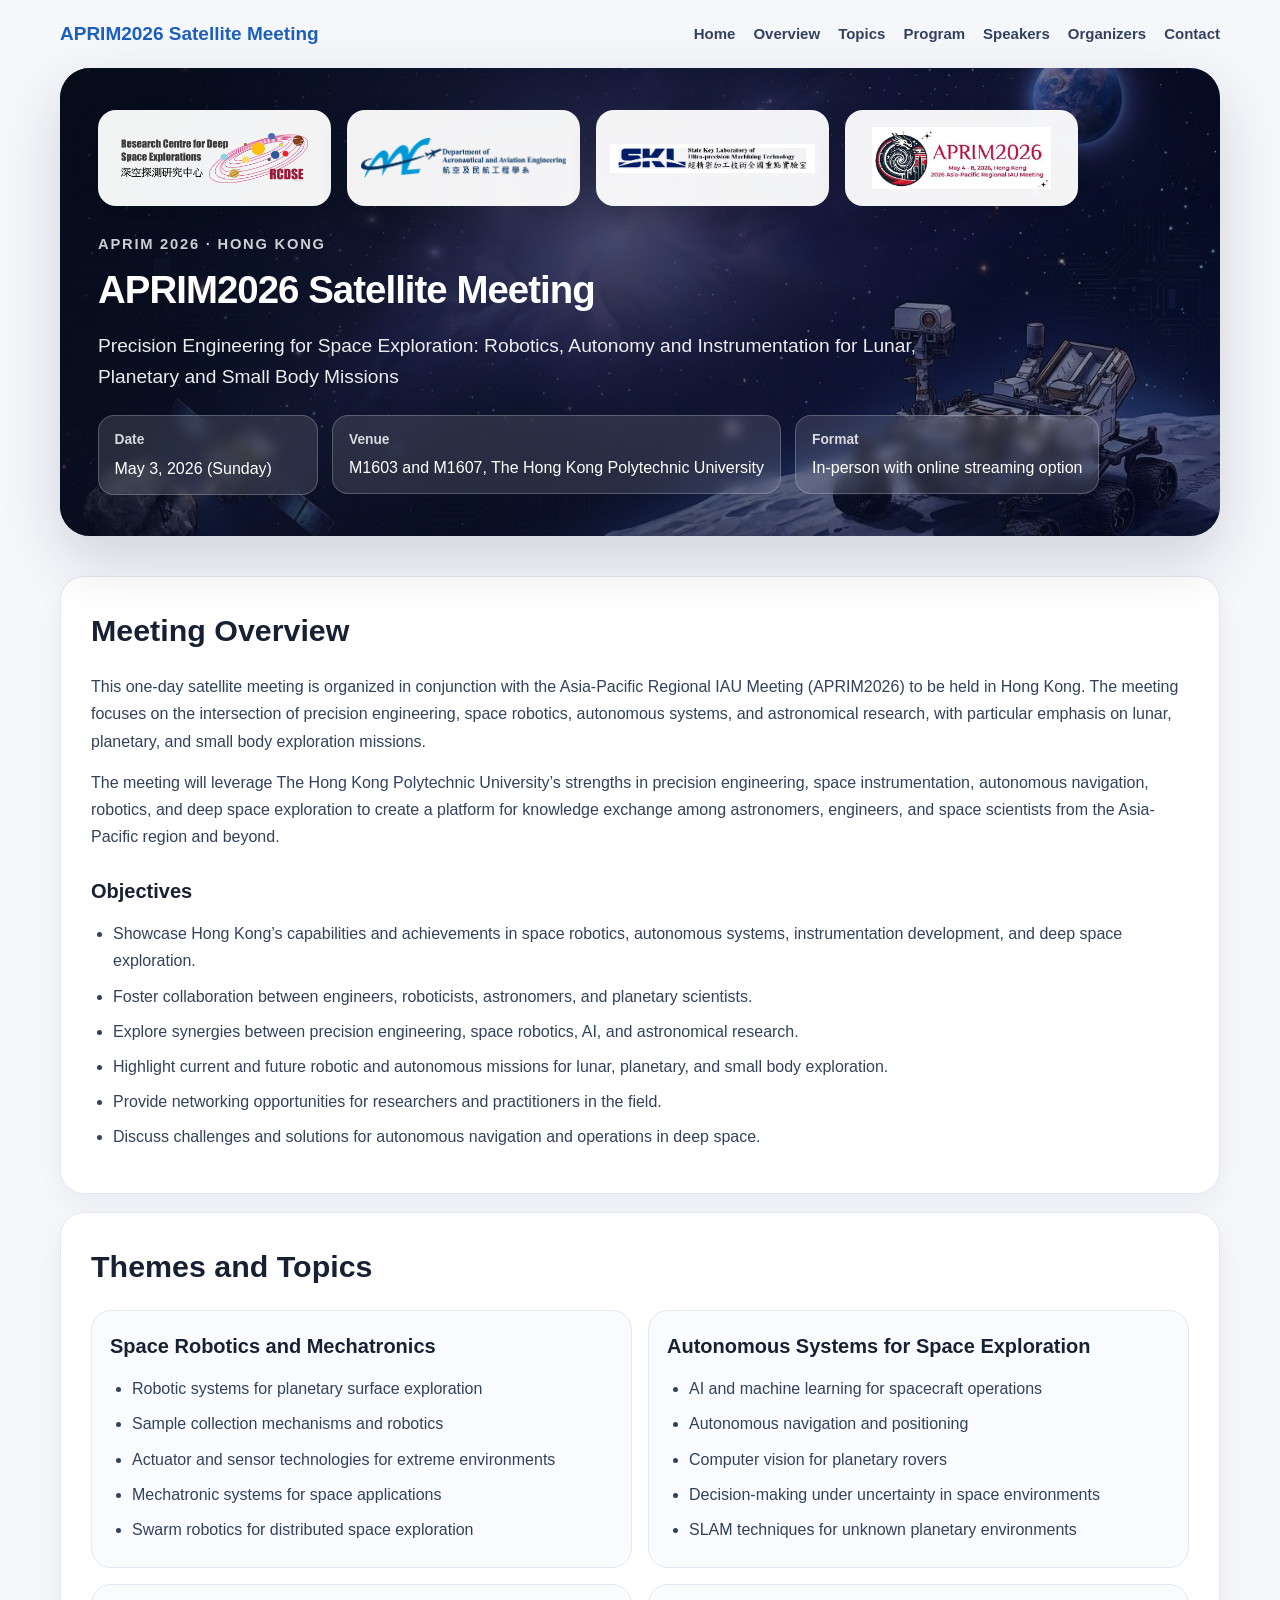
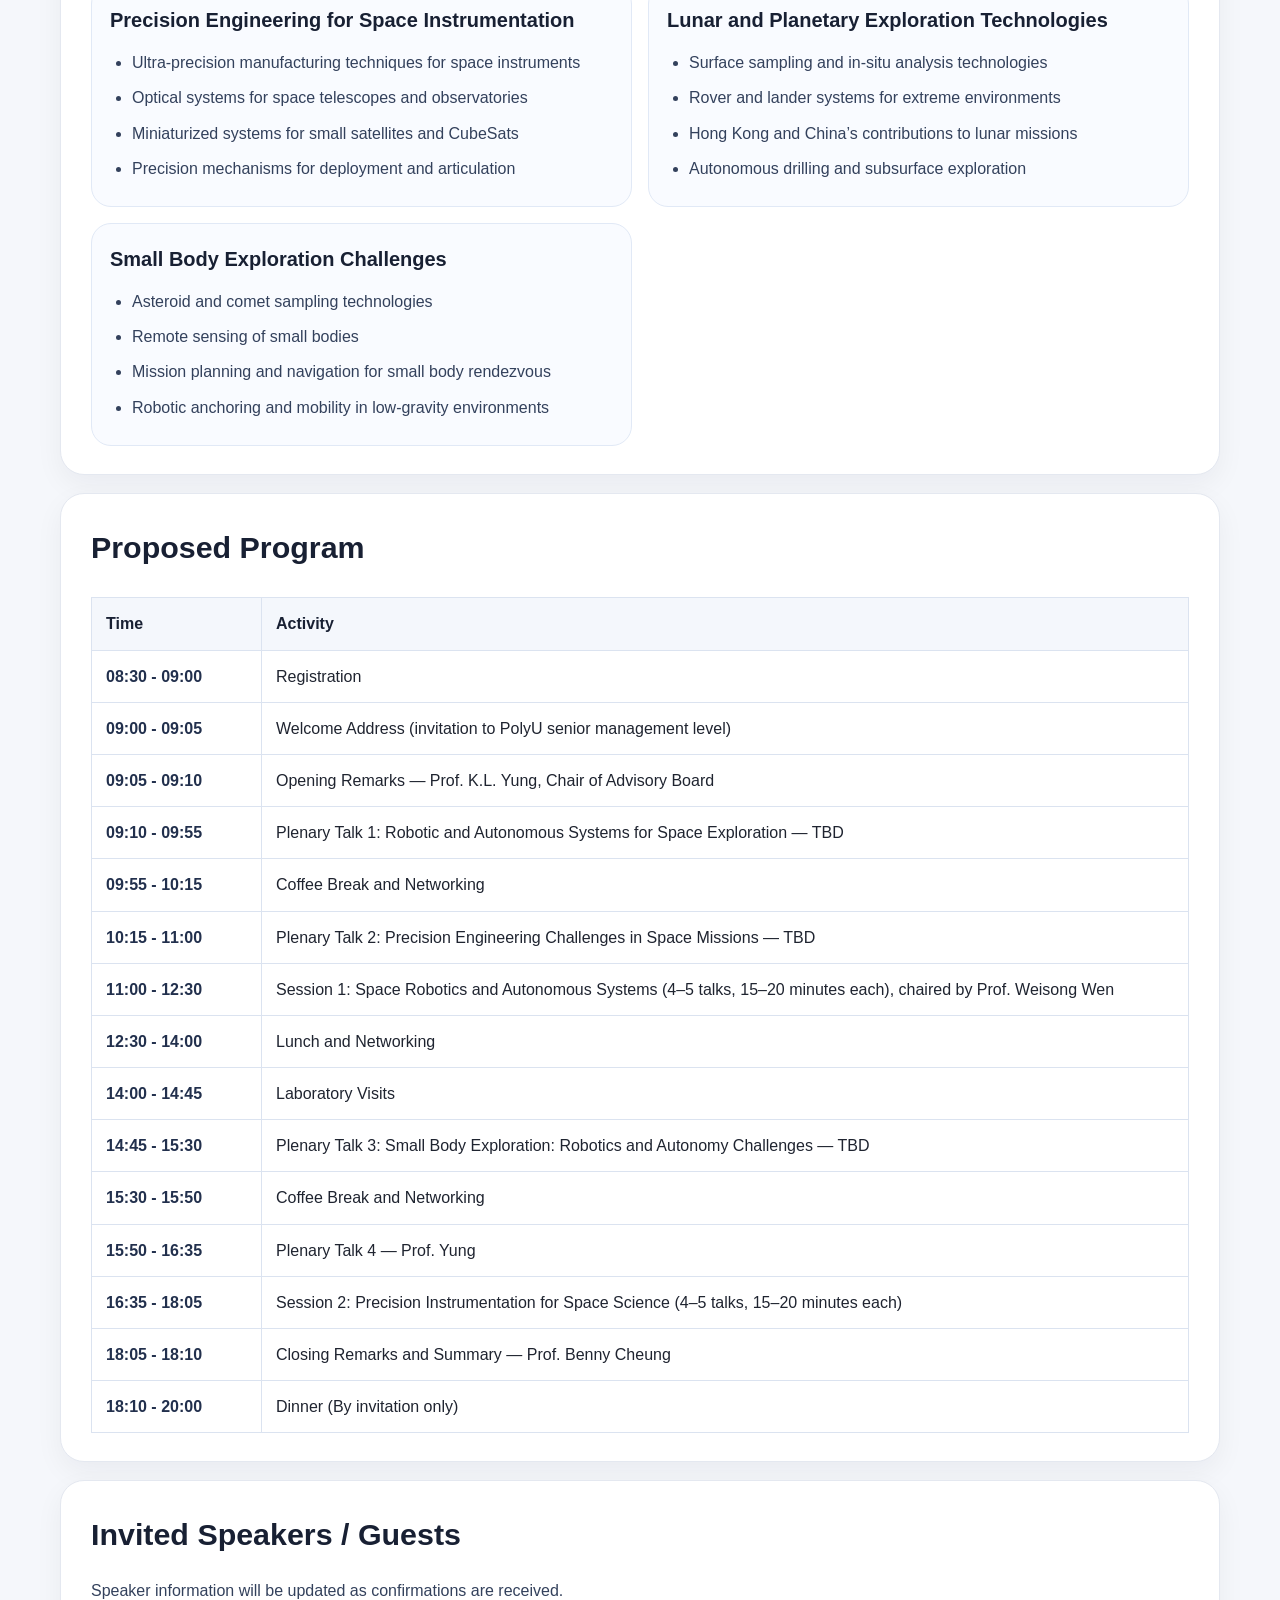
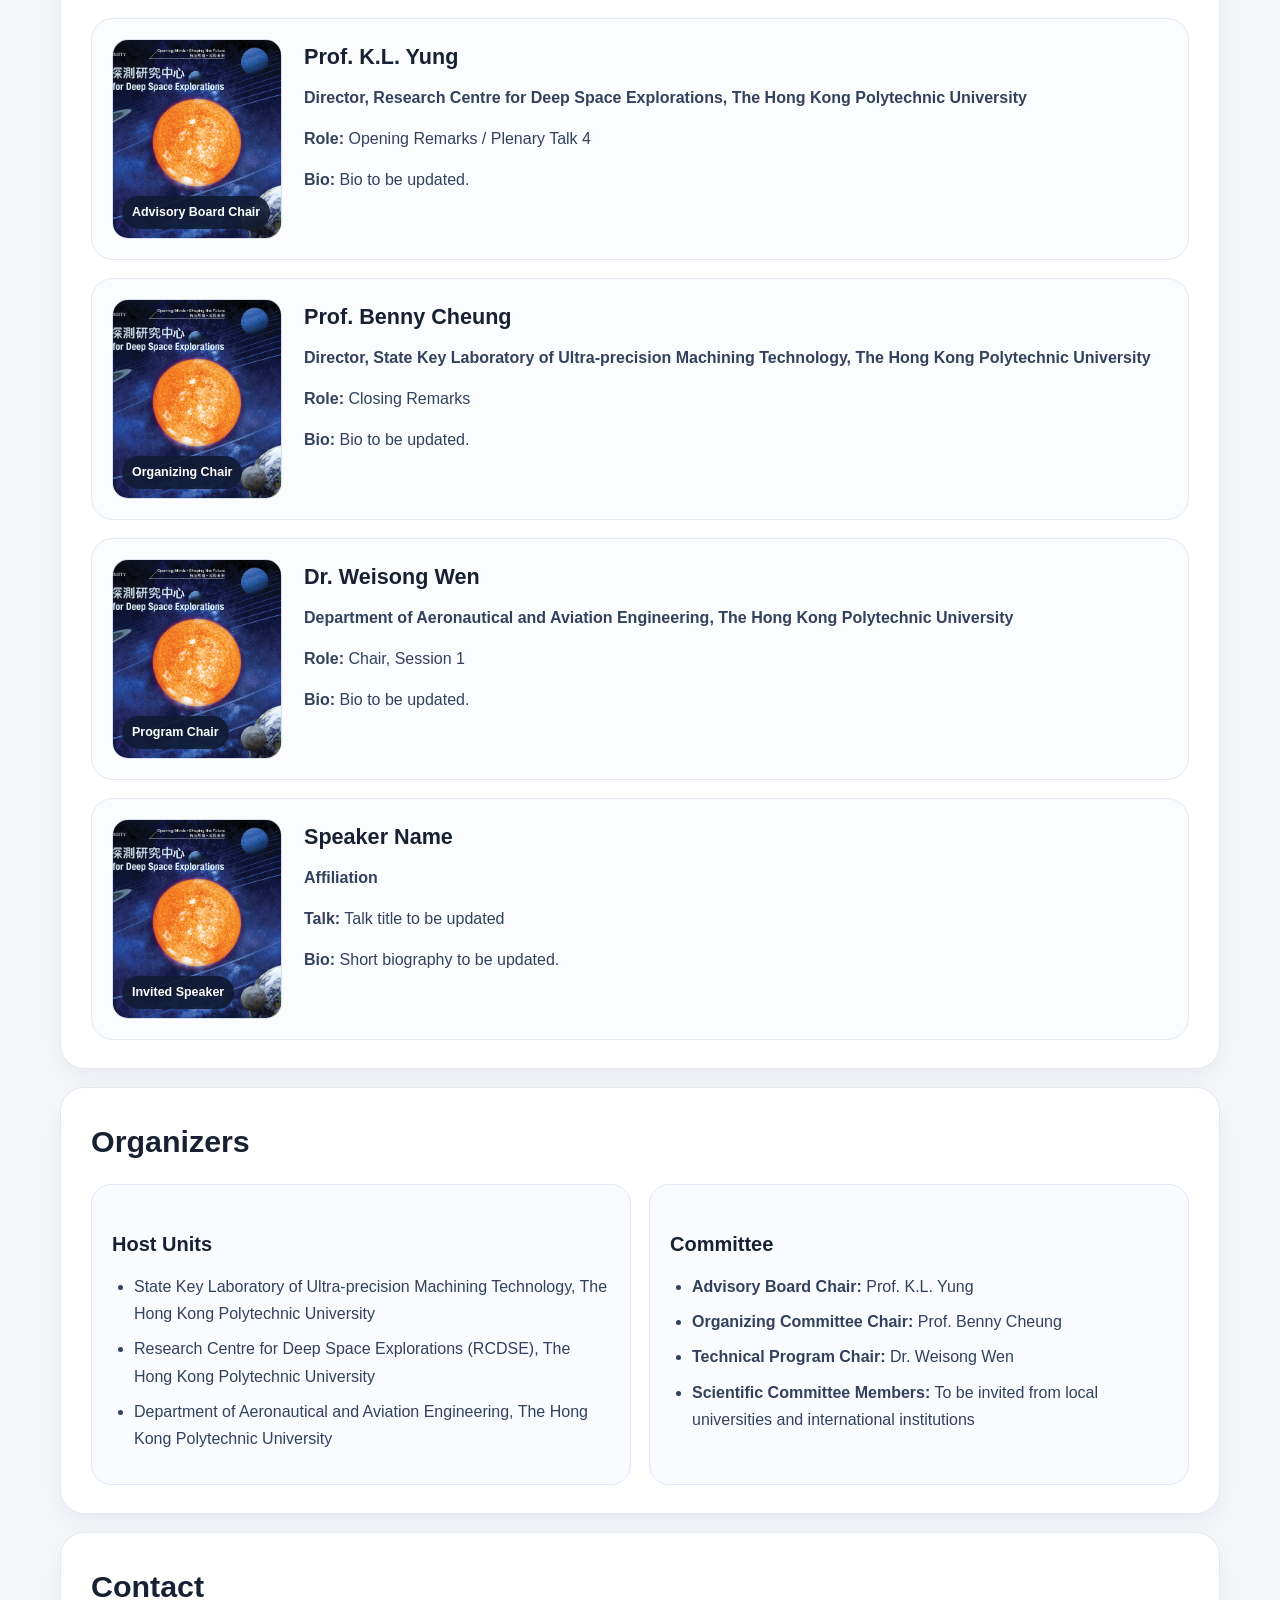
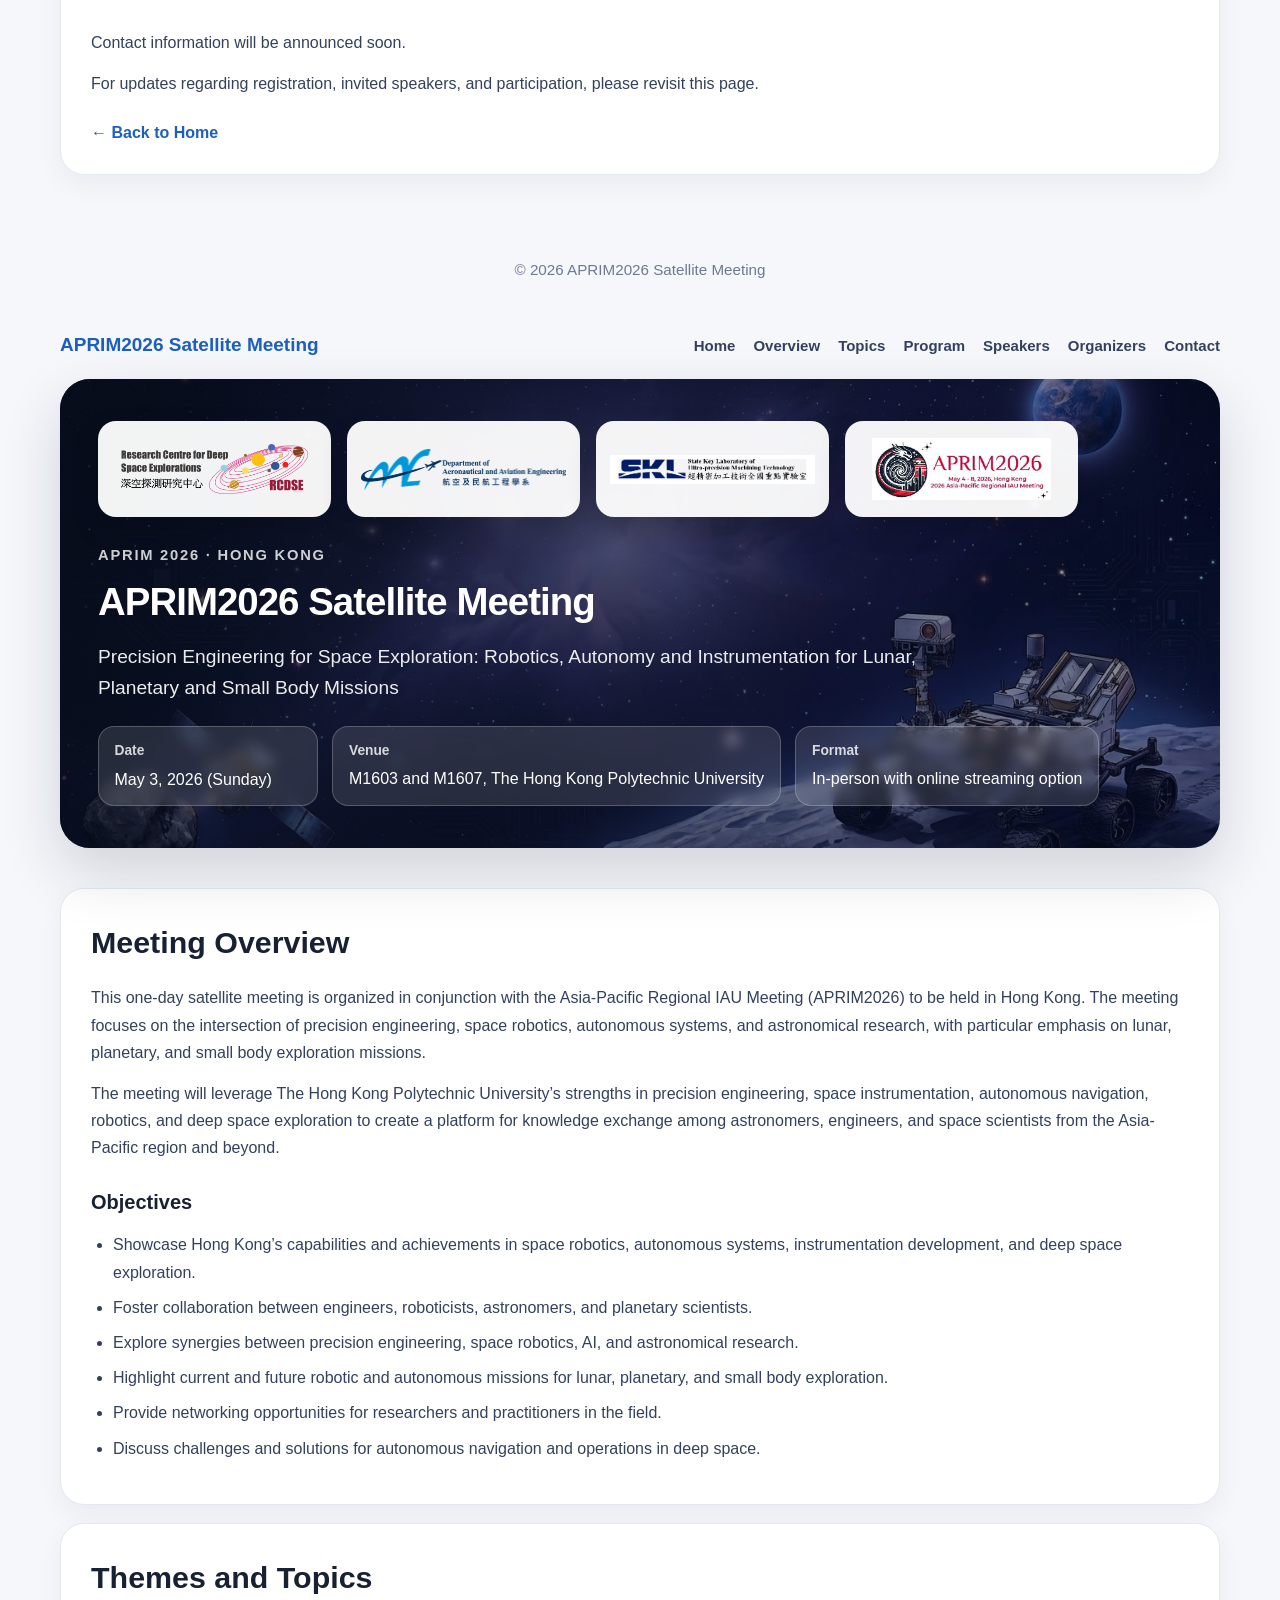
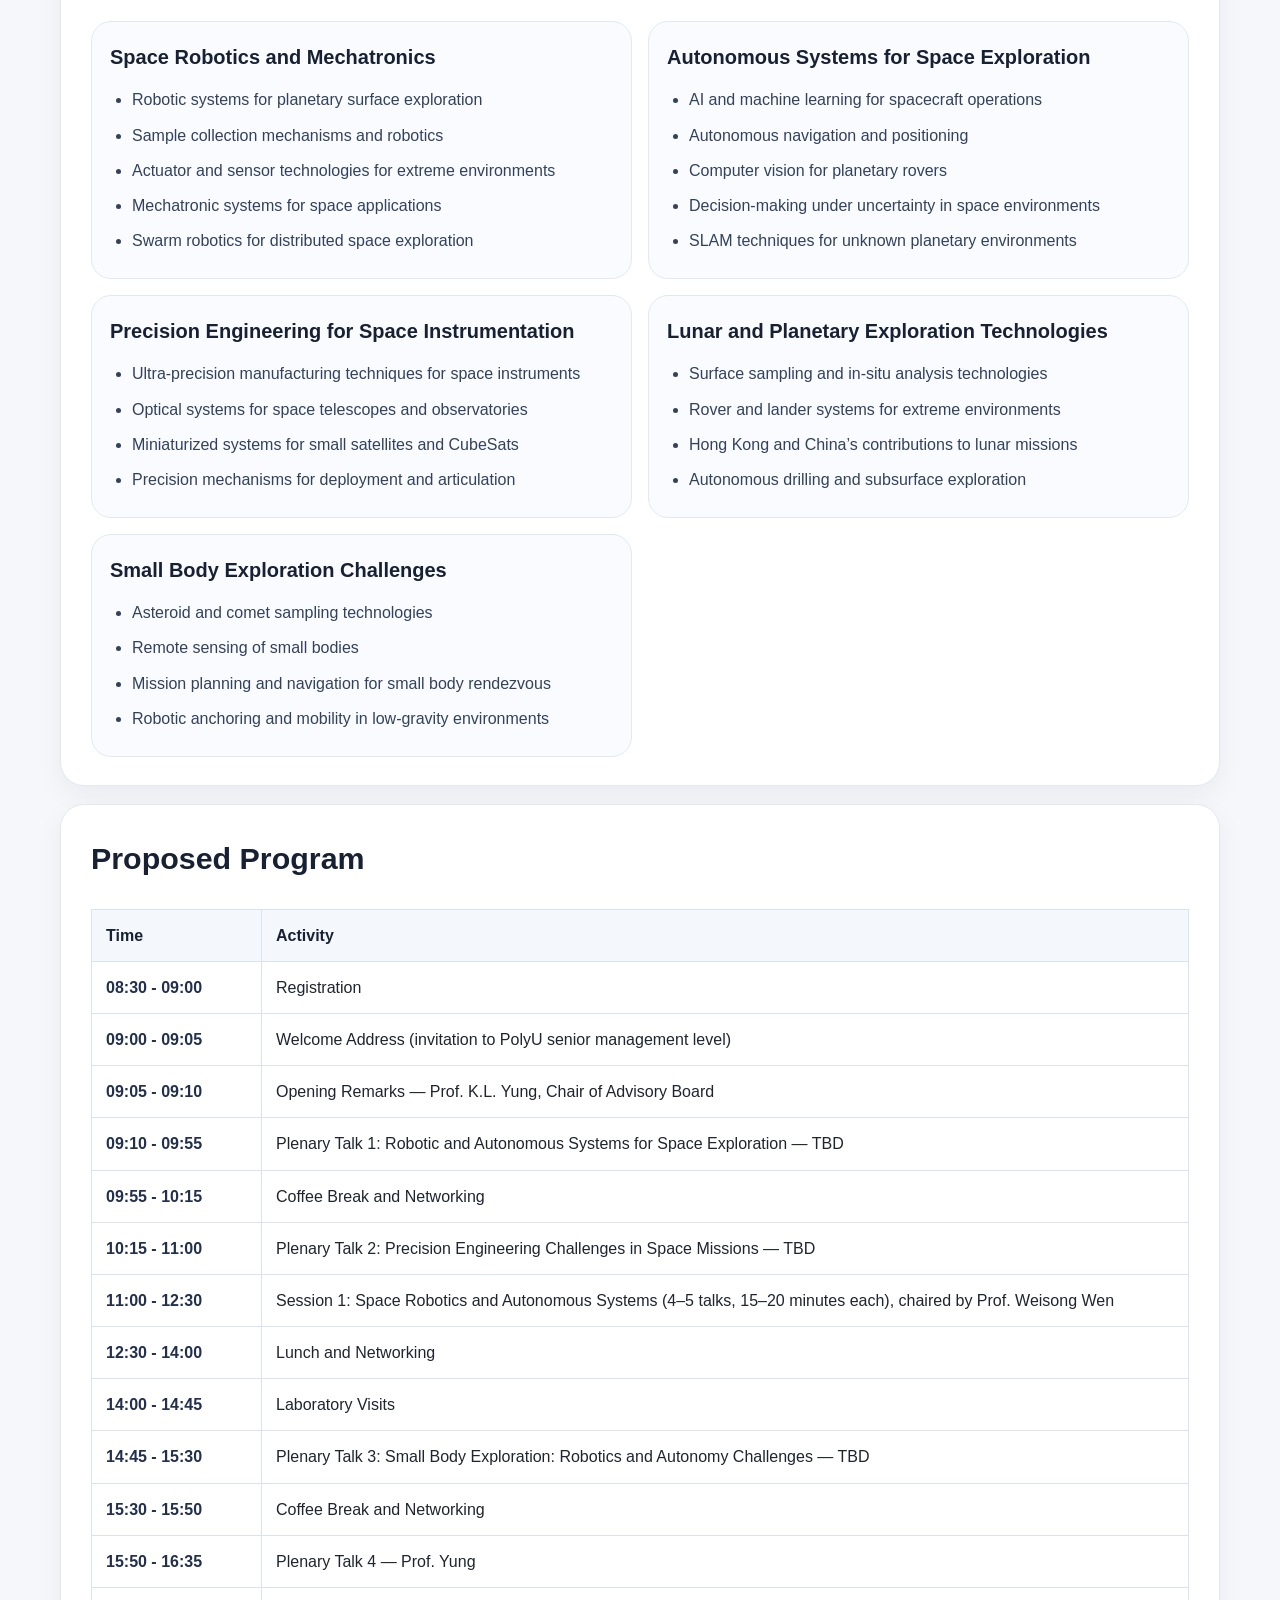
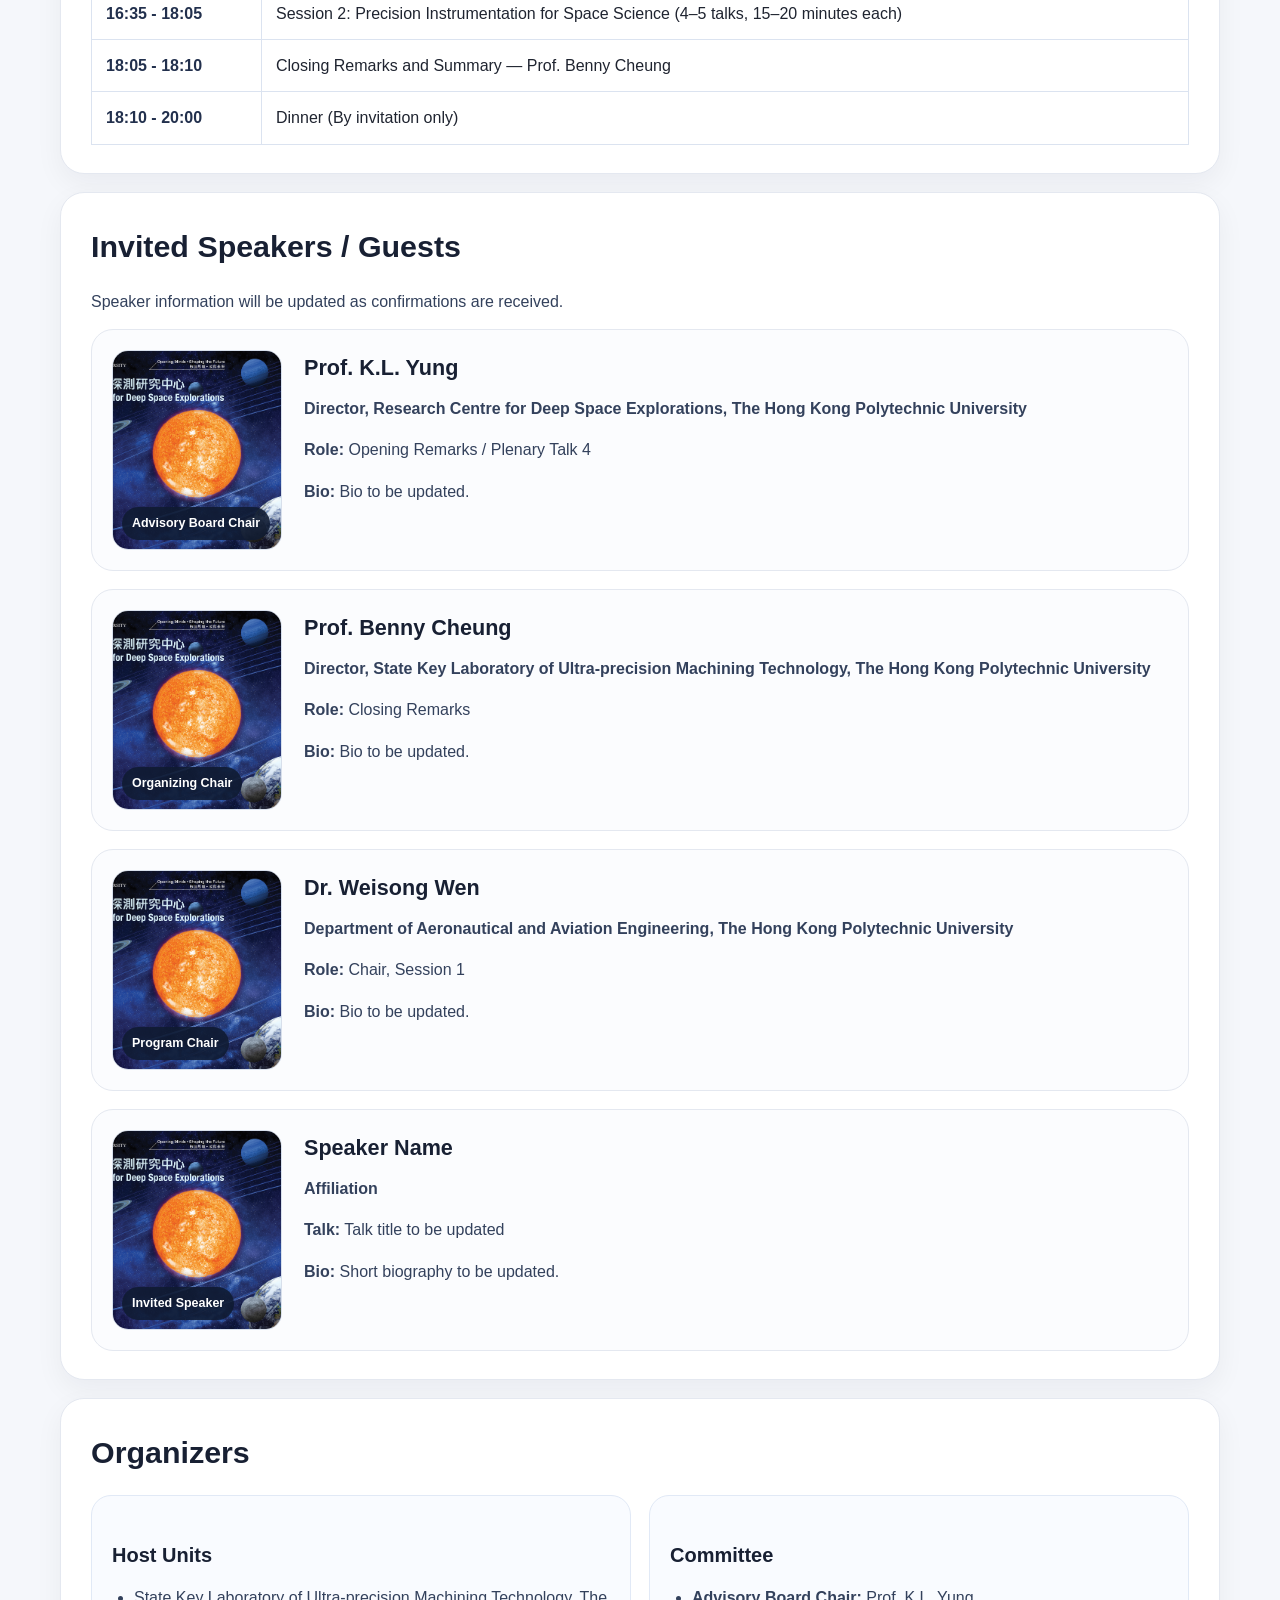
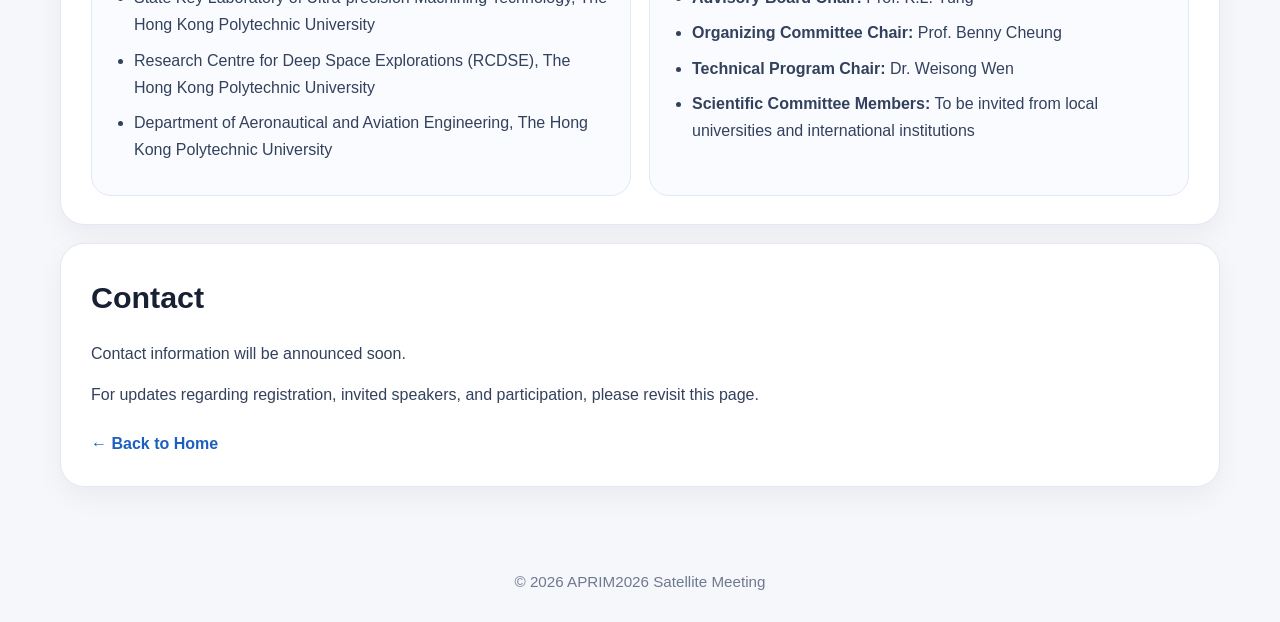
==== commit 121568d3: "Update 2026.html" ====
--- a/editions/2026.html
+++ b/editions/2026.html
@@ -336,4 +336,342 @@
     </div>
   </footer>
 </body>
+</html><!DOCTYPE html>
+<html lang="en">
+<head>
+  <meta charset="UTF-8" />
+  <meta name="viewport" content="width=device-width, initial-scale=1.0" />
+  <title>APRIM2026 Satellite Meeting 2026</title>
+  <link rel="stylesheet" href="../styles.css" />
+</head>
+<body>
+  <header class="detail-header">
+    <div class="container">
+      <div class="detail-topbar">
+        <div class="detail-site-name">
+          <a href="../index.html">APRIM2026 Satellite Meeting</a>
+        </div>
+        <nav class="detail-nav">
+          <a href="../index.html">Home</a>
+          <a href="#overview">Overview</a>
+          <a href="#topics">Topics</a>
+          <a href="#program">Program</a>
+          <a href="#speakers">Speakers</a>
+          <a href="#organizers">Organizers</a>
+          <a href="#contact">Contact</a>
+        </nav>
+      </div>
+
+      <section class="detail-hero">
+        <div class="detail-logos">
+          <div class="detail-logo-box">
+            <img src="../images/1.png" alt="Logo 1" />
+          </div>
+          <div class="detail-logo-box">
+            <img src="../images/2.png" alt="Logo 2" />
+          </div>
+          <div class="detail-logo-box">
+            <img src="../images/5.png" alt="Logo 5" />
+          </div>
+          <div class="detail-logo-box detail-logo-box-square">
+            <img src="../images/6.jpg" alt="Logo 6" class="detail-logo-square" />
+          </div>
+        </div>
+
+        <p class="detail-label">APRIM 2026 · Hong Kong</p>
+        <h1>APRIM2026 Satellite Meeting</h1>
+        <p class="detail-subtitle">
+          Precision Engineering for Space Exploration: Robotics, Autonomy and
+          Instrumentation for Lunar, Planetary and Small Body Missions
+        </p>
+
+        <div class="detail-meta">
+          <div class="meta-chip">
+            <strong>Date</strong>
+            <span>May 3, 2026 (Sunday)</span>
+          </div>
+          <div class="meta-chip">
+            <strong>Venue</strong>
+            <span>M1603 and M1607, The Hong Kong Polytechnic University</span>
+          </div>
+          <div class="meta-chip">
+            <strong>Format</strong>
+            <span>In-person with online streaming option</span>
+          </div>
+        </div>
+      </section>
+    </div>
+  </header>
+
+  <main class="container detail-main">
+    <section id="overview" class="detail-section">
+      <h2>Meeting Overview</h2>
+      <p>
+        This one-day satellite meeting is organized in conjunction with the
+        Asia-Pacific Regional IAU Meeting (APRIM2026) to be held in Hong Kong.
+        The meeting focuses on the intersection of precision engineering, space
+        robotics, autonomous systems, and astronomical research, with particular
+        emphasis on lunar, planetary, and small body exploration missions.
+      </p>
+      <p>
+        The meeting will leverage The Hong Kong Polytechnic University’s strengths
+        in precision engineering, space instrumentation, autonomous navigation,
+        robotics, and deep space exploration to create a platform for knowledge
+        exchange among astronomers, engineers, and space scientists from the
+        Asia-Pacific region and beyond.
+      </p>
+
+      <h3>Objectives</h3>
+      <ul>
+        <li>Showcase Hong Kong’s capabilities and achievements in space robotics, autonomous systems, instrumentation development, and deep space exploration.</li>
+        <li>Foster collaboration between engineers, roboticists, astronomers, and planetary scientists.</li>
+        <li>Explore synergies between precision engineering, space robotics, AI, and astronomical research.</li>
+        <li>Highlight current and future robotic and autonomous missions for lunar, planetary, and small body exploration.</li>
+        <li>Provide networking opportunities for researchers and practitioners in the field.</li>
+        <li>Discuss challenges and solutions for autonomous navigation and operations in deep space.</li>
+      </ul>
+    </section>
+
+    <section id="topics" class="detail-section">
+      <h2>Themes and Topics</h2>
+
+      <div class="topic-grid">
+        <div class="topic-card">
+          <h3>Space Robotics and Mechatronics</h3>
+          <ul>
+            <li>Robotic systems for planetary surface exploration</li>
+            <li>Sample collection mechanisms and robotics</li>
+            <li>Actuator and sensor technologies for extreme environments</li>
+            <li>Mechatronic systems for space applications</li>
+            <li>Swarm robotics for distributed space exploration</li>
+          </ul>
+        </div>
+
+        <div class="topic-card">
+          <h3>Autonomous Systems for Space Exploration</h3>
+          <ul>
+            <li>AI and machine learning for spacecraft operations</li>
+            <li>Autonomous navigation and positioning</li>
+            <li>Computer vision for planetary rovers</li>
+            <li>Decision-making under uncertainty in space environments</li>
+            <li>SLAM techniques for unknown planetary environments</li>
+          </ul>
+        </div>
+
+        <div class="topic-card">
+          <h3>Precision Engineering for Space Instrumentation</h3>
+          <ul>
+            <li>Ultra-precision manufacturing techniques for space instruments</li>
+            <li>Optical systems for space telescopes and observatories</li>
+            <li>Miniaturized systems for small satellites and CubeSats</li>
+            <li>Precision mechanisms for deployment and articulation</li>
+          </ul>
+        </div>
+
+        <div class="topic-card">
+          <h3>Lunar and Planetary Exploration Technologies</h3>
+          <ul>
+            <li>Surface sampling and in-situ analysis technologies</li>
+            <li>Rover and lander systems for extreme environments</li>
+            <li>Hong Kong and China’s contributions to lunar missions</li>
+            <li>Autonomous drilling and subsurface exploration</li>
+          </ul>
+        </div>
+
+        <div class="topic-card">
+          <h3>Small Body Exploration Challenges</h3>
+          <ul>
+            <li>Asteroid and comet sampling technologies</li>
+            <li>Remote sensing of small bodies</li>
+            <li>Mission planning and navigation for small body rendezvous</li>
+            <li>Robotic anchoring and mobility in low-gravity environments</li>
+          </ul>
+        </div>
+      </div>
+    </section>
+
+    <section id="program" class="detail-section">
+      <h2>Proposed Program</h2>
+
+      <div class="program-table-wrap">
+        <table class="program-table">
+          <thead>
+            <tr>
+              <th>Time</th>
+              <th>Activity</th>
+            </tr>
+          </thead>
+          <tbody>
+            <tr>
+              <td>08:30 - 09:00</td>
+              <td>Registration</td>
+            </tr>
+            <tr>
+              <td>09:00 - 09:05</td>
+              <td>Welcome Address (invitation to PolyU senior management level)</td>
+            </tr>
+            <tr>
+              <td>09:05 - 09:10</td>
+              <td>Opening Remarks — Prof. K.L. Yung, Chair of Advisory Board</td>
+            </tr>
+            <tr>
+              <td>09:10 - 09:55</td>
+              <td>Plenary Talk 1: Robotic and Autonomous Systems for Space Exploration — TBD</td>
+            </tr>
+            <tr>
+              <td>09:55 - 10:15</td>
+              <td>Coffee Break and Networking</td>
+            </tr>
+            <tr>
+              <td>10:15 - 11:00</td>
+              <td>Plenary Talk 2: Precision Engineering Challenges in Space Missions — TBD</td>
+            </tr>
+            <tr>
+              <td>11:00 - 12:30</td>
+              <td>Session 1: Space Robotics and Autonomous Systems (4–5 talks, 15–20 minutes each), chaired by Prof. Weisong Wen</td>
+            </tr>
+            <tr>
+              <td>12:30 - 14:00</td>
+              <td>Lunch and Networking</td>
+            </tr>
+            <tr>
+              <td>14:00 - 14:45</td>
+              <td>Laboratory Visits</td>
+            </tr>
+            <tr>
+              <td>14:45 - 15:30</td>
+              <td>Plenary Talk 3: Small Body Exploration: Robotics and Autonomy Challenges — TBD</td>
+            </tr>
+            <tr>
+              <td>15:30 - 15:50</td>
+              <td>Coffee Break and Networking</td>
+            </tr>
+            <tr>
+              <td>15:50 - 16:35</td>
+              <td>Plenary Talk 4 — Prof. Yung</td>
+            </tr>
+            <tr>
+              <td>16:35 - 18:05</td>
+              <td>Session 2: Precision Instrumentation for Space Science (4–5 talks, 15–20 minutes each)</td>
+            </tr>
+            <tr>
+              <td>18:05 - 18:10</td>
+              <td>Closing Remarks and Summary — Prof. Benny Cheung</td>
+            </tr>
+            <tr>
+              <td>18:10 - 20:00</td>
+              <td>Dinner (By invitation only)</td>
+            </tr>
+          </tbody>
+        </table>
+      </div>
+    </section>
+
+    <section id="speakers" class="detail-section">
+      <h2>Invited Speakers / Guests</h2>
+      <p>Speaker information will be updated as confirmations are received.</p>
+
+      <div class="speaker-list">
+        <div class="speaker-card">
+          <div class="speaker-photo-wrap">
+            <img src="../images/3.jpg" alt="Prof. K.L. Yung" class="speaker-photo" />
+            <span class="speaker-badge">Advisory Board Chair</span>
+          </div>
+          <div class="speaker-info">
+            <h3>Prof. K.L. Yung</h3>
+            <p class="speaker-role">
+              Director, Research Centre for Deep Space Explorations, The Hong Kong Polytechnic University
+            </p>
+            <p><strong>Role:</strong> Opening Remarks / Plenary Talk 4</p>
+            <p><strong>Bio:</strong> Bio to be updated.</p>
+          </div>
+        </div>
+
+        <div class="speaker-card">
+          <div class="speaker-photo-wrap">
+            <img src="../images/3.jpg" alt="Prof. Benny Cheung" class="speaker-photo" />
+            <span class="speaker-badge">Organizing Chair</span>
+          </div>
+          <div class="speaker-info">
+            <h3>Prof. Benny Cheung</h3>
+            <p class="speaker-role">
+              Director, State Key Laboratory of Ultra-precision Machining Technology, The Hong Kong Polytechnic University
+            </p>
+            <p><strong>Role:</strong> Closing Remarks</p>
+            <p><strong>Bio:</strong> Bio to be updated.</p>
+          </div>
+        </div>
+
+        <div class="speaker-card">
+          <div class="speaker-photo-wrap">
+            <img src="../images/3.jpg" alt="Dr. Weisong Wen" class="speaker-photo" />
+            <span class="speaker-badge">Program Chair</span>
+          </div>
+          <div class="speaker-info">
+            <h3>Dr. Weisong Wen</h3>
+            <p class="speaker-role">
+              Department of Aeronautical and Aviation Engineering, The Hong Kong Polytechnic University
+            </p>
+            <p><strong>Role:</strong> Chair, Session 1</p>
+            <p><strong>Bio:</strong> Bio to be updated.</p>
+          </div>
+        </div>
+
+        <div class="speaker-card">
+          <div class="speaker-photo-wrap">
+            <img src="../images/3.jpg" alt="Speaker placeholder" class="speaker-photo" />
+            <span class="speaker-badge">Invited Speaker</span>
+          </div>
+          <div class="speaker-info">
+            <h3>Speaker Name</h3>
+            <p class="speaker-role">Affiliation</p>
+            <p><strong>Talk:</strong> Talk title to be updated</p>
+            <p><strong>Bio:</strong> Short biography to be updated.</p>
+          </div>
+        </div>
+      </div>
+    </section>
+
+    <section id="organizers" class="detail-section">
+      <h2>Organizers</h2>
+
+      <div class="organizer-columns">
+        <div class="organizer-box">
+          <h3>Host Units</h3>
+          <ul>
+            <li>State Key Laboratory of Ultra-precision Machining Technology, The Hong Kong Polytechnic University</li>
+            <li>Research Centre for Deep Space Explorations (RCDSE), The Hong Kong Polytechnic University</li>
+            <li>Department of Aeronautical and Aviation Engineering, The Hong Kong Polytechnic University</li>
+          </ul>
+        </div>
+
+        <div class="organizer-box">
+          <h3>Committee</h3>
+          <ul>
+            <li><strong>Advisory Board Chair:</strong> Prof. K.L. Yung</li>
+            <li><strong>Organizing Committee Chair:</strong> Prof. Benny Cheung</li>
+            <li><strong>Technical Program Chair:</strong> Dr. Weisong Wen</li>
+            <li><strong>Scientific Committee Members:</strong> To be invited from local universities and international institutions</li>
+          </ul>
+        </div>
+      </div>
+    </section>
+
+    <section id="contact" class="detail-section">
+      <h2>Contact</h2>
+      <p>Contact information will be announced soon.</p>
+      <p>
+        For updates regarding registration, invited speakers, and participation,
+        please revisit this page.
+      </p>
+      <a href="../index.html" class="back-link">← Back to Home</a>
+    </section>
+  </main>
+
+  <footer class="site-footer">
+    <div class="container">
+      <p>© 2026 APRIM2026 Satellite Meeting</p>
+    </div>
+  </footer>
+</body>
 </html>
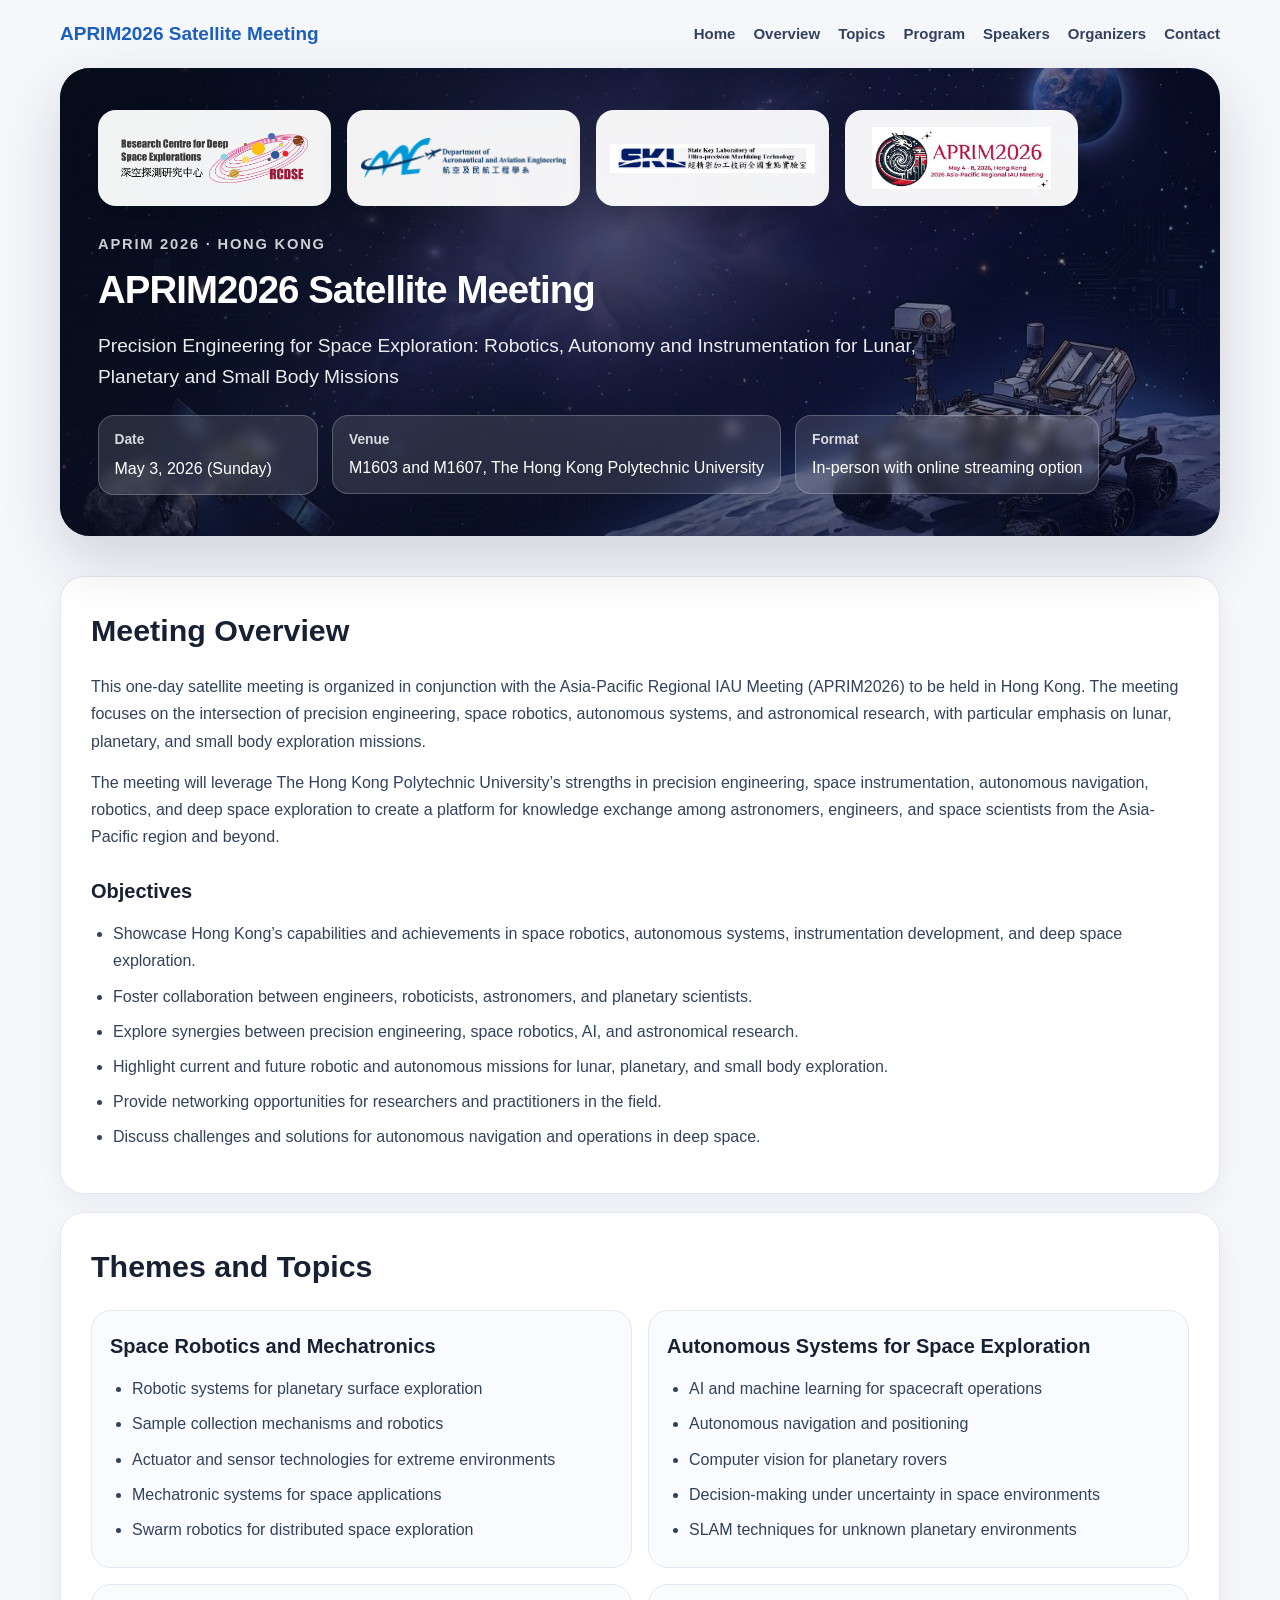
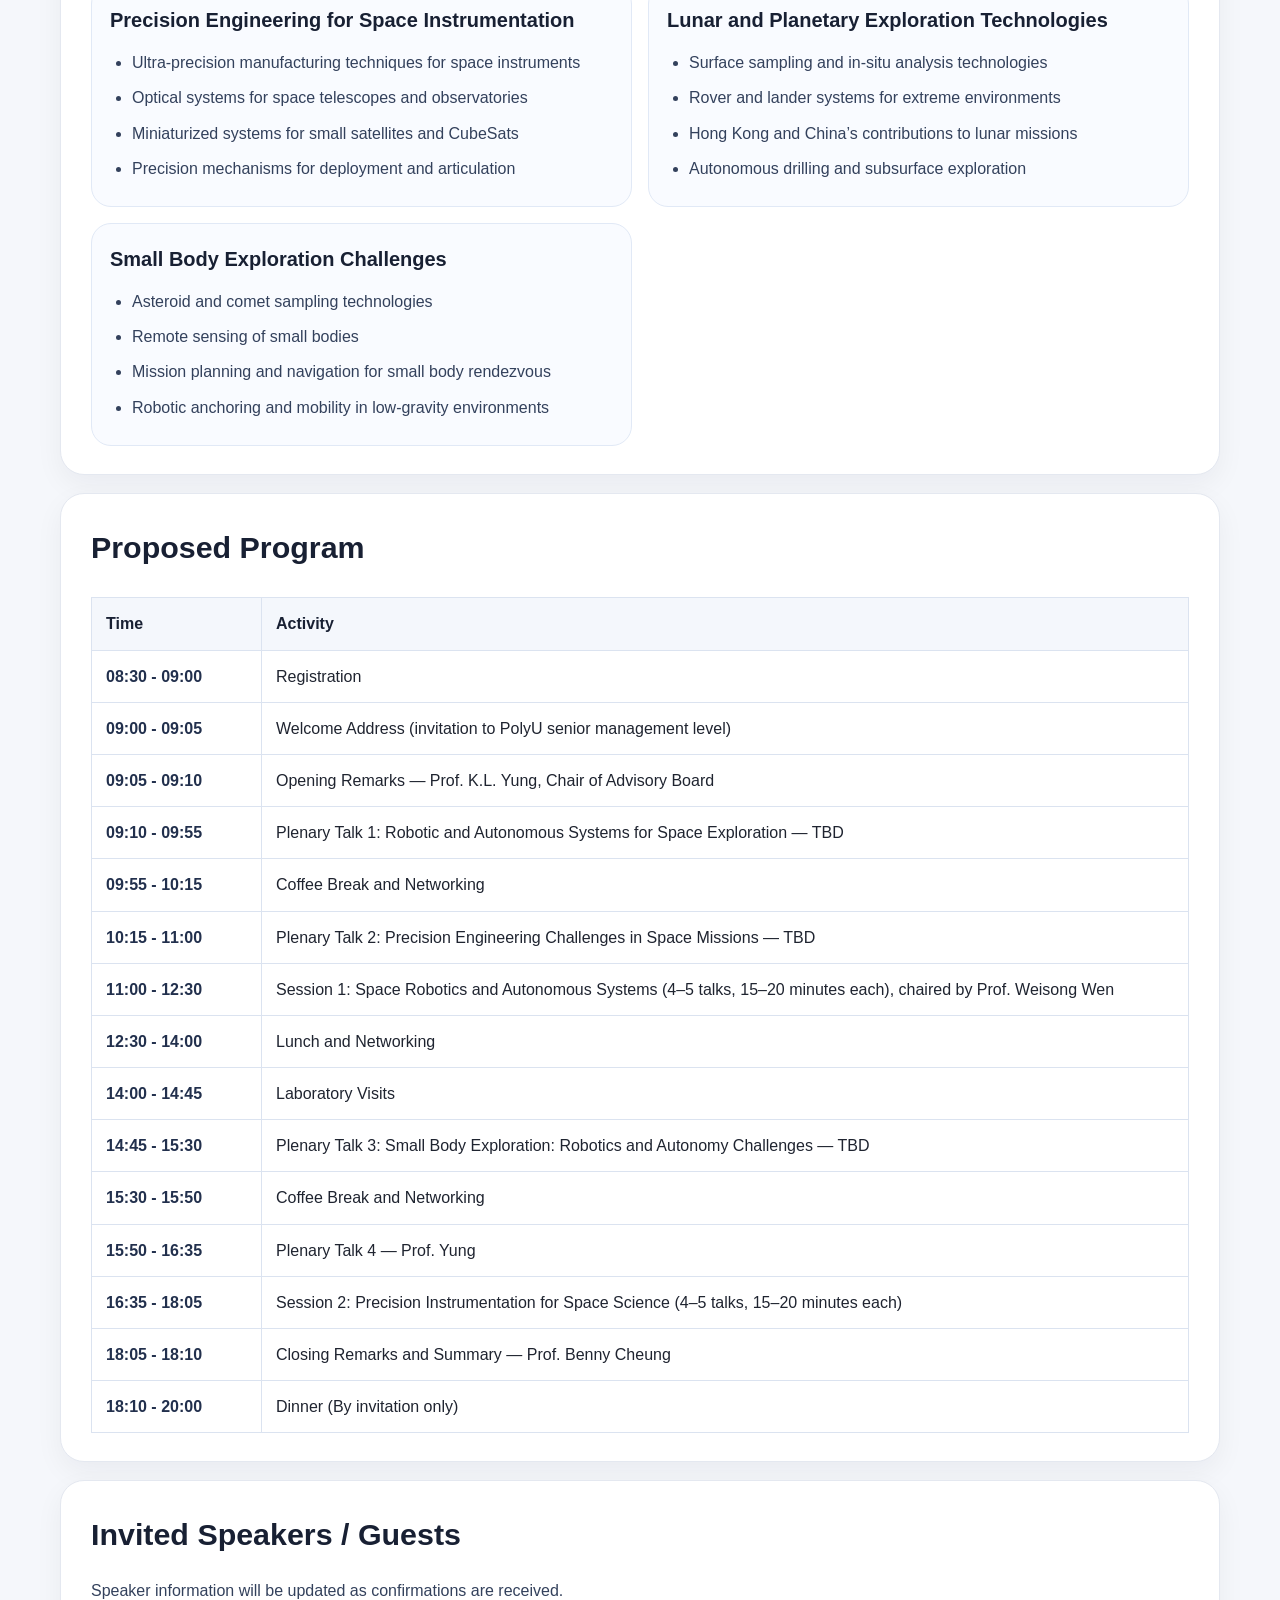
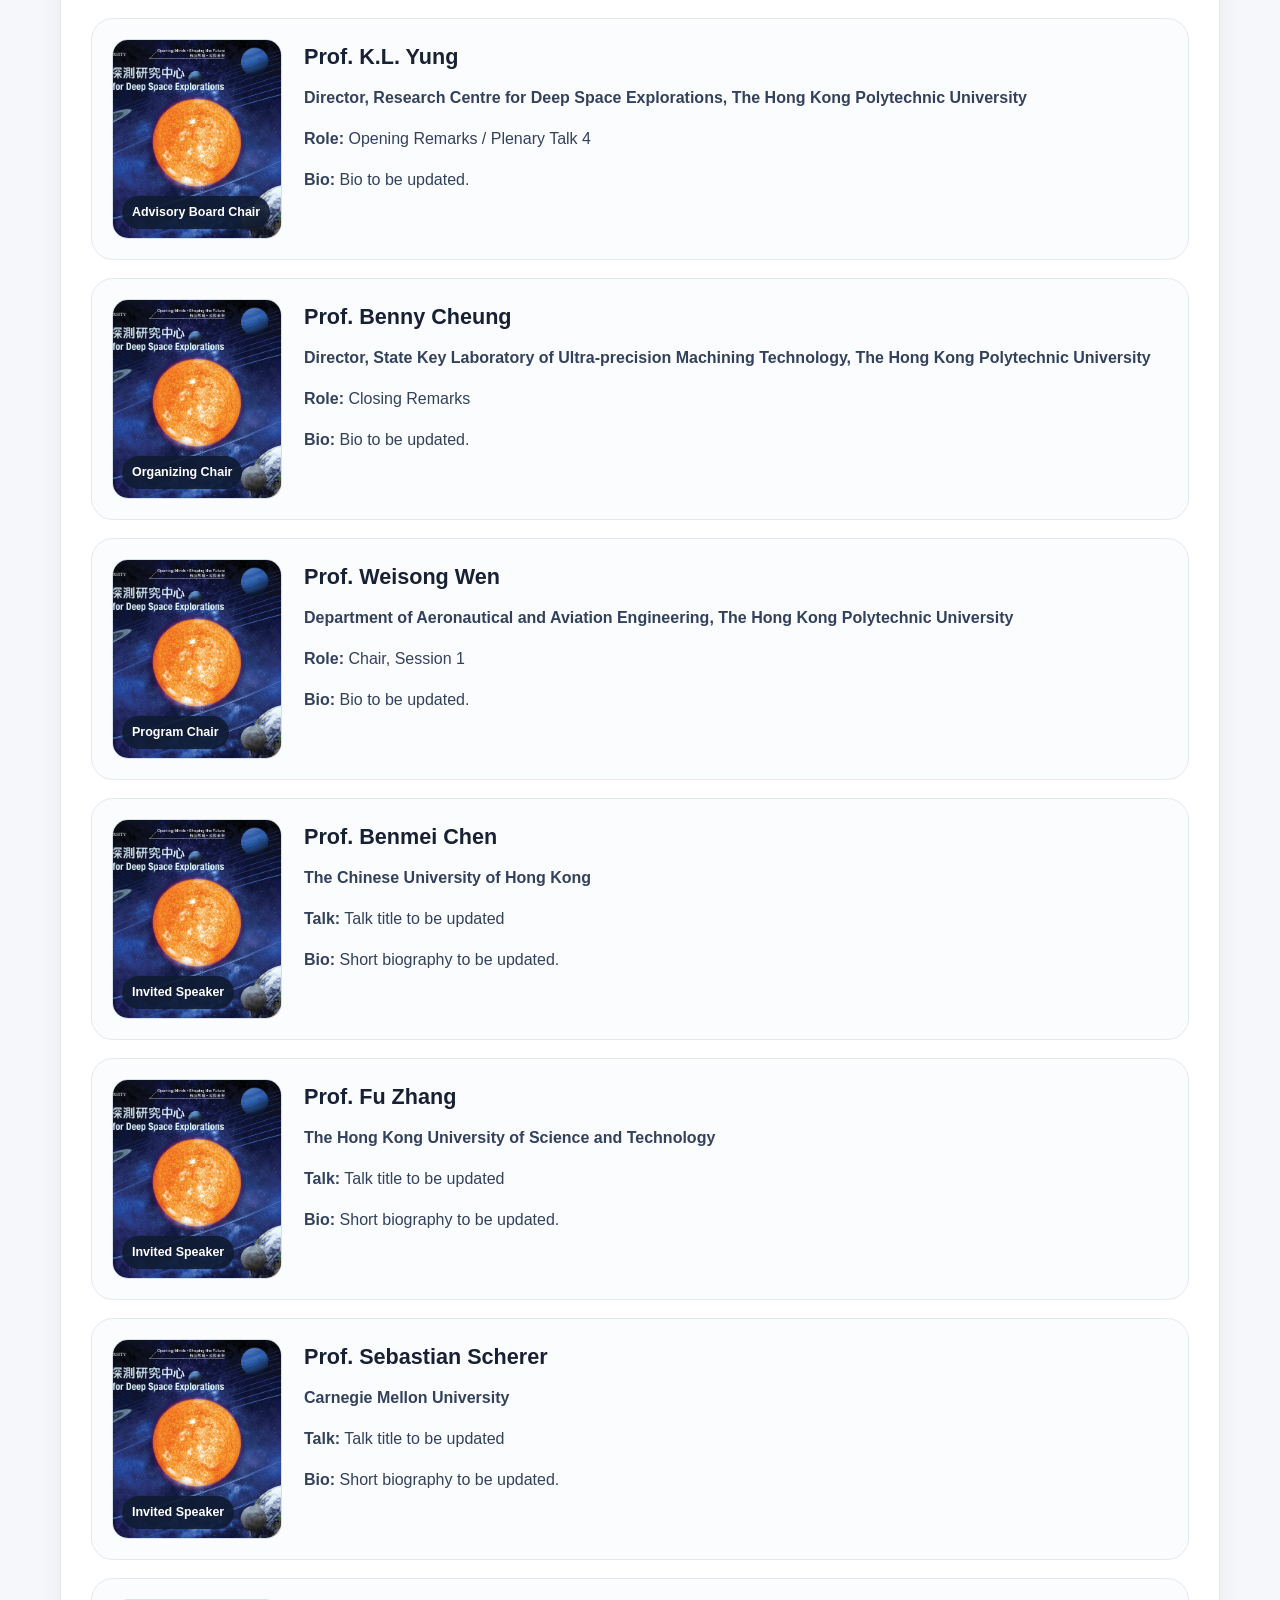
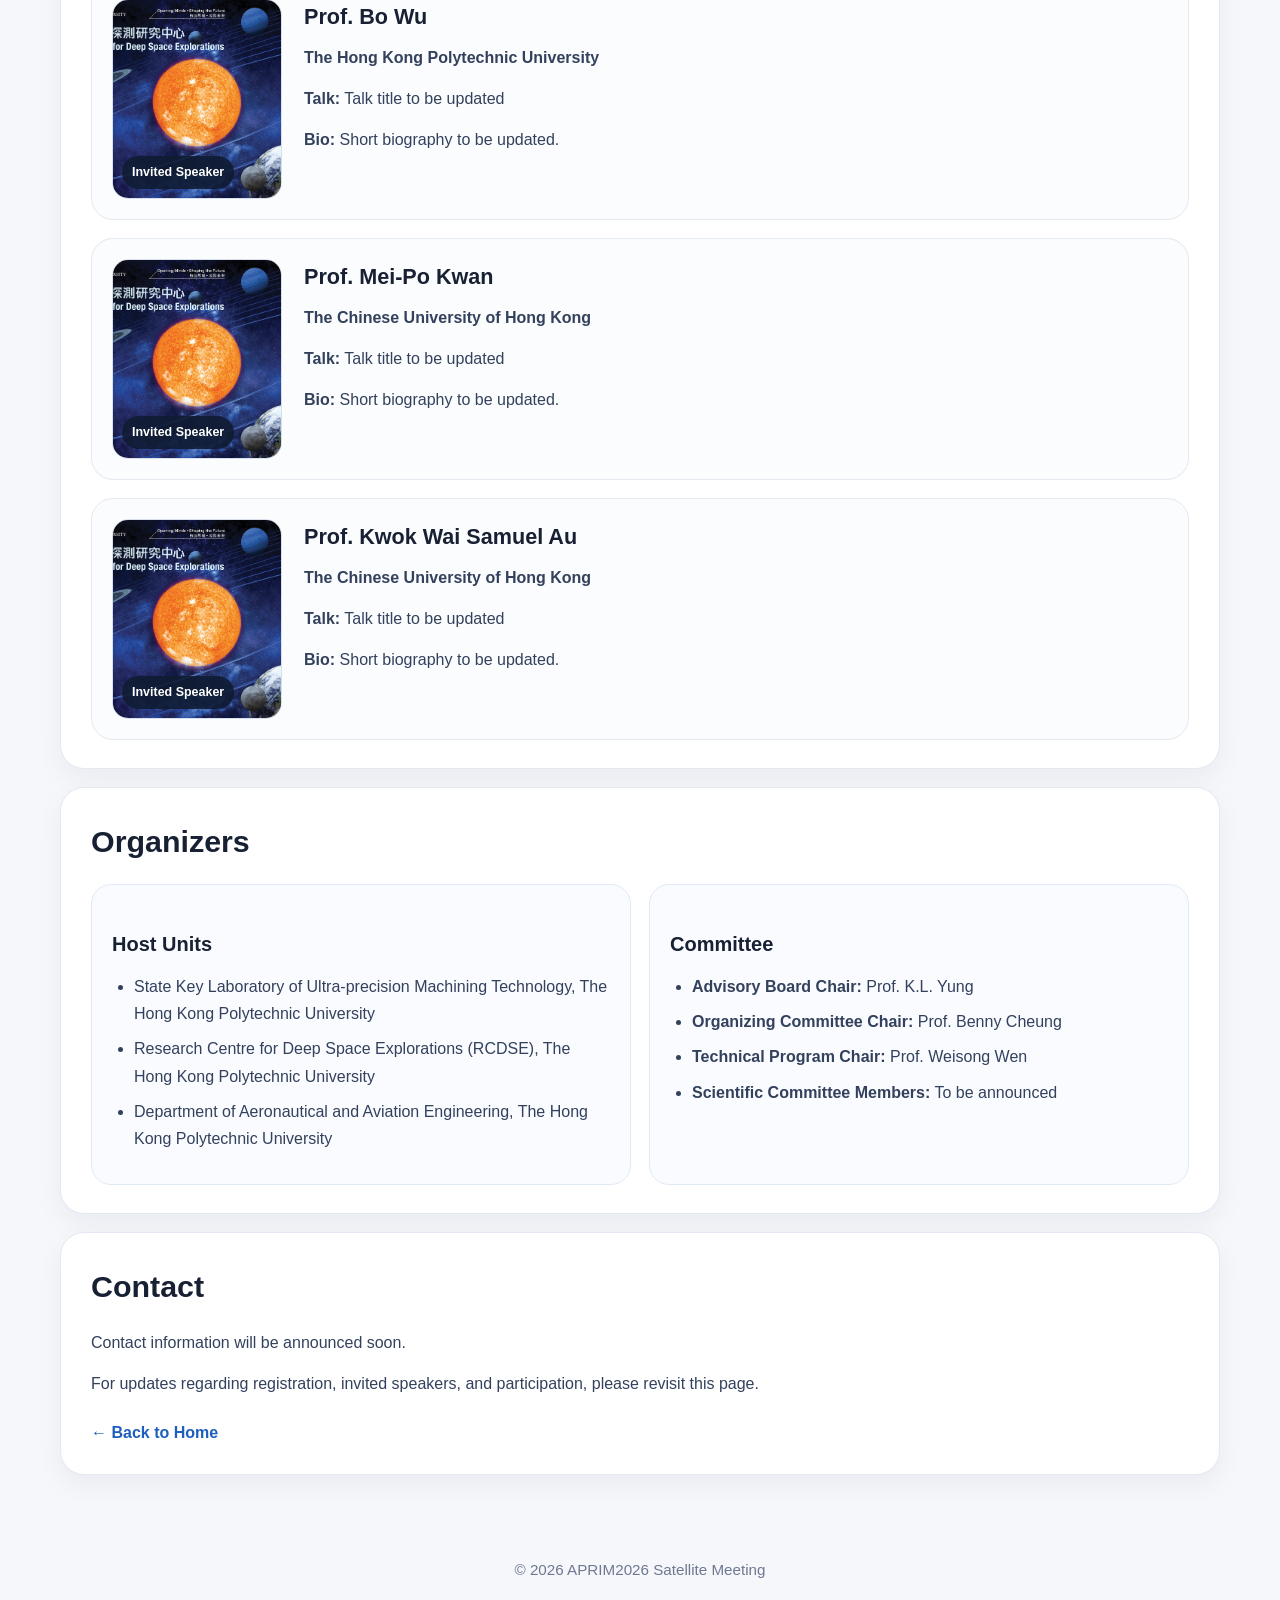
==== commit d20947c5: "Update 2026.html" ====
--- a/editions/2026.html
+++ b/editions/2026.html
@@ -266,11 +266,11 @@
 
         <div class="speaker-card">
           <div class="speaker-photo-wrap">
-            <img src="../images/3.jpg" alt="Dr. Weisong Wen" class="speaker-photo" />
+            <img src="../images/3.jpg" alt="Prof. Weisong Wen" class="speaker-photo" />
             <span class="speaker-badge">Program Chair</span>
           </div>
           <div class="speaker-info">
-            <h3>Dr. Weisong Wen</h3>
+            <h3>Prof. Weisong Wen</h3>
             <p class="speaker-role">
               Department of Aeronautical and Aviation Engineering, The Hong Kong Polytechnic University
             </p>
@@ -281,12 +281,77 @@
 
         <div class="speaker-card">
           <div class="speaker-photo-wrap">
-            <img src="../images/3.jpg" alt="Speaker placeholder" class="speaker-photo" />
-            <span class="speaker-badge">Invited Speaker</span>
-          </div>
-          <div class="speaker-info">
-            <h3>Speaker Name</h3>
-            <p class="speaker-role">Affiliation</p>
+            <img src="../images/3.jpg" alt="Prof. Benmei Chen" class="speaker-photo" />
+            <span class="speaker-badge">Invited Speaker</span>
+          </div>
+          <div class="speaker-info">
+            <h3>Prof. Benmei Chen</h3>
+            <p class="speaker-role">The Chinese University of Hong Kong</p>
+            <p><strong>Talk:</strong> Talk title to be updated</p>
+            <p><strong>Bio:</strong> Short biography to be updated.</p>
+          </div>
+        </div>
+
+        <div class="speaker-card">
+          <div class="speaker-photo-wrap">
+            <img src="../images/3.jpg" alt="Prof. Fu Zhang" class="speaker-photo" />
+            <span class="speaker-badge">Invited Speaker</span>
+          </div>
+          <div class="speaker-info">
+            <h3>Prof. Fu Zhang</h3>
+            <p class="speaker-role">The Hong Kong University of Science and Technology</p>
+            <p><strong>Talk:</strong> Talk title to be updated</p>
+            <p><strong>Bio:</strong> Short biography to be updated.</p>
+          </div>
+        </div>
+
+        <div class="speaker-card">
+          <div class="speaker-photo-wrap">
+            <img src="../images/3.jpg" alt="Prof. Sebastian Scherer" class="speaker-photo" />
+            <span class="speaker-badge">Invited Speaker</span>
+          </div>
+          <div class="speaker-info">
+            <h3>Prof. Sebastian Scherer</h3>
+            <p class="speaker-role">Carnegie Mellon University</p>
+            <p><strong>Talk:</strong> Talk title to be updated</p>
+            <p><strong>Bio:</strong> Short biography to be updated.</p>
+          </div>
+        </div>
+
+        <div class="speaker-card">
+          <div class="speaker-photo-wrap">
+            <img src="../images/3.jpg" alt="Prof. Bo Wu" class="speaker-photo" />
+            <span class="speaker-badge">Invited Speaker</span>
+          </div>
+          <div class="speaker-info">
+            <h3>Prof. Bo Wu</h3>
+            <p class="speaker-role">The Hong Kong Polytechnic University</p>
+            <p><strong>Talk:</strong> Talk title to be updated</p>
+            <p><strong>Bio:</strong> Short biography to be updated.</p>
+          </div>
+        </div>
+
+        <div class="speaker-card">
+          <div class="speaker-photo-wrap">
+            <img src="../images/3.jpg" alt="Prof. Mei-Po Kwan" class="speaker-photo" />
+            <span class="speaker-badge">Invited Speaker</span>
+          </div>
+          <div class="speaker-info">
+            <h3>Prof. Mei-Po Kwan</h3>
+            <p class="speaker-role">The Chinese University of Hong Kong</p>
+            <p><strong>Talk:</strong> Talk title to be updated</p>
+            <p><strong>Bio:</strong> Short biography to be updated.</p>
+          </div>
+        </div>
+
+        <div class="speaker-card">
+          <div class="speaker-photo-wrap">
+            <img src="../images/3.jpg" alt="Prof. Kwok Wai Samuel Au" class="speaker-photo" />
+            <span class="speaker-badge">Invited Speaker</span>
+          </div>
+          <div class="speaker-info">
+            <h3>Prof. Kwok Wai Samuel Au</h3>
+            <p class="speaker-role">The Chinese University of Hong Kong</p>
             <p><strong>Talk:</strong> Talk title to be updated</p>
             <p><strong>Bio:</strong> Short biography to be updated.</p>
           </div>
@@ -312,8 +377,8 @@
           <ul>
             <li><strong>Advisory Board Chair:</strong> Prof. K.L. Yung</li>
             <li><strong>Organizing Committee Chair:</strong> Prof. Benny Cheung</li>
-            <li><strong>Technical Program Chair:</strong> Dr. Weisong Wen</li>
-            <li><strong>Scientific Committee Members:</strong> To be invited from local universities and international institutions</li>
+            <li><strong>Technical Program Chair:</strong> Prof. Weisong Wen</li>
+            <li><strong>Scientific Committee Members:</strong> To be announced</li>
           </ul>
         </div>
       </div>
@@ -336,342 +401,4 @@
     </div>
   </footer>
 </body>
-</html><!DOCTYPE html>
-<html lang="en">
-<head>
-  <meta charset="UTF-8" />
-  <meta name="viewport" content="width=device-width, initial-scale=1.0" />
-  <title>APRIM2026 Satellite Meeting 2026</title>
-  <link rel="stylesheet" href="../styles.css" />
-</head>
-<body>
-  <header class="detail-header">
-    <div class="container">
-      <div class="detail-topbar">
-        <div class="detail-site-name">
-          <a href="../index.html">APRIM2026 Satellite Meeting</a>
-        </div>
-        <nav class="detail-nav">
-          <a href="../index.html">Home</a>
-          <a href="#overview">Overview</a>
-          <a href="#topics">Topics</a>
-          <a href="#program">Program</a>
-          <a href="#speakers">Speakers</a>
-          <a href="#organizers">Organizers</a>
-          <a href="#contact">Contact</a>
-        </nav>
-      </div>
-
-      <section class="detail-hero">
-        <div class="detail-logos">
-          <div class="detail-logo-box">
-            <img src="../images/1.png" alt="Logo 1" />
-          </div>
-          <div class="detail-logo-box">
-            <img src="../images/2.png" alt="Logo 2" />
-          </div>
-          <div class="detail-logo-box">
-            <img src="../images/5.png" alt="Logo 5" />
-          </div>
-          <div class="detail-logo-box detail-logo-box-square">
-            <img src="../images/6.jpg" alt="Logo 6" class="detail-logo-square" />
-          </div>
-        </div>
-
-        <p class="detail-label">APRIM 2026 · Hong Kong</p>
-        <h1>APRIM2026 Satellite Meeting</h1>
-        <p class="detail-subtitle">
-          Precision Engineering for Space Exploration: Robotics, Autonomy and
-          Instrumentation for Lunar, Planetary and Small Body Missions
-        </p>
-
-        <div class="detail-meta">
-          <div class="meta-chip">
-            <strong>Date</strong>
-            <span>May 3, 2026 (Sunday)</span>
-          </div>
-          <div class="meta-chip">
-            <strong>Venue</strong>
-            <span>M1603 and M1607, The Hong Kong Polytechnic University</span>
-          </div>
-          <div class="meta-chip">
-            <strong>Format</strong>
-            <span>In-person with online streaming option</span>
-          </div>
-        </div>
-      </section>
-    </div>
-  </header>
-
-  <main class="container detail-main">
-    <section id="overview" class="detail-section">
-      <h2>Meeting Overview</h2>
-      <p>
-        This one-day satellite meeting is organized in conjunction with the
-        Asia-Pacific Regional IAU Meeting (APRIM2026) to be held in Hong Kong.
-        The meeting focuses on the intersection of precision engineering, space
-        robotics, autonomous systems, and astronomical research, with particular
-        emphasis on lunar, planetary, and small body exploration missions.
-      </p>
-      <p>
-        The meeting will leverage The Hong Kong Polytechnic University’s strengths
-        in precision engineering, space instrumentation, autonomous navigation,
-        robotics, and deep space exploration to create a platform for knowledge
-        exchange among astronomers, engineers, and space scientists from the
-        Asia-Pacific region and beyond.
-      </p>
-
-      <h3>Objectives</h3>
-      <ul>
-        <li>Showcase Hong Kong’s capabilities and achievements in space robotics, autonomous systems, instrumentation development, and deep space exploration.</li>
-        <li>Foster collaboration between engineers, roboticists, astronomers, and planetary scientists.</li>
-        <li>Explore synergies between precision engineering, space robotics, AI, and astronomical research.</li>
-        <li>Highlight current and future robotic and autonomous missions for lunar, planetary, and small body exploration.</li>
-        <li>Provide networking opportunities for researchers and practitioners in the field.</li>
-        <li>Discuss challenges and solutions for autonomous navigation and operations in deep space.</li>
-      </ul>
-    </section>
-
-    <section id="topics" class="detail-section">
-      <h2>Themes and Topics</h2>
-
-      <div class="topic-grid">
-        <div class="topic-card">
-          <h3>Space Robotics and Mechatronics</h3>
-          <ul>
-            <li>Robotic systems for planetary surface exploration</li>
-            <li>Sample collection mechanisms and robotics</li>
-            <li>Actuator and sensor technologies for extreme environments</li>
-            <li>Mechatronic systems for space applications</li>
-            <li>Swarm robotics for distributed space exploration</li>
-          </ul>
-        </div>
-
-        <div class="topic-card">
-          <h3>Autonomous Systems for Space Exploration</h3>
-          <ul>
-            <li>AI and machine learning for spacecraft operations</li>
-            <li>Autonomous navigation and positioning</li>
-            <li>Computer vision for planetary rovers</li>
-            <li>Decision-making under uncertainty in space environments</li>
-            <li>SLAM techniques for unknown planetary environments</li>
-          </ul>
-        </div>
-
-        <div class="topic-card">
-          <h3>Precision Engineering for Space Instrumentation</h3>
-          <ul>
-            <li>Ultra-precision manufacturing techniques for space instruments</li>
-            <li>Optical systems for space telescopes and observatories</li>
-            <li>Miniaturized systems for small satellites and CubeSats</li>
-            <li>Precision mechanisms for deployment and articulation</li>
-          </ul>
-        </div>
-
-        <div class="topic-card">
-          <h3>Lunar and Planetary Exploration Technologies</h3>
-          <ul>
-            <li>Surface sampling and in-situ analysis technologies</li>
-            <li>Rover and lander systems for extreme environments</li>
-            <li>Hong Kong and China’s contributions to lunar missions</li>
-            <li>Autonomous drilling and subsurface exploration</li>
-          </ul>
-        </div>
-
-        <div class="topic-card">
-          <h3>Small Body Exploration Challenges</h3>
-          <ul>
-            <li>Asteroid and comet sampling technologies</li>
-            <li>Remote sensing of small bodies</li>
-            <li>Mission planning and navigation for small body rendezvous</li>
-            <li>Robotic anchoring and mobility in low-gravity environments</li>
-          </ul>
-        </div>
-      </div>
-    </section>
-
-    <section id="program" class="detail-section">
-      <h2>Proposed Program</h2>
-
-      <div class="program-table-wrap">
-        <table class="program-table">
-          <thead>
-            <tr>
-              <th>Time</th>
-              <th>Activity</th>
-            </tr>
-          </thead>
-          <tbody>
-            <tr>
-              <td>08:30 - 09:00</td>
-              <td>Registration</td>
-            </tr>
-            <tr>
-              <td>09:00 - 09:05</td>
-              <td>Welcome Address (invitation to PolyU senior management level)</td>
-            </tr>
-            <tr>
-              <td>09:05 - 09:10</td>
-              <td>Opening Remarks — Prof. K.L. Yung, Chair of Advisory Board</td>
-            </tr>
-            <tr>
-              <td>09:10 - 09:55</td>
-              <td>Plenary Talk 1: Robotic and Autonomous Systems for Space Exploration — TBD</td>
-            </tr>
-            <tr>
-              <td>09:55 - 10:15</td>
-              <td>Coffee Break and Networking</td>
-            </tr>
-            <tr>
-              <td>10:15 - 11:00</td>
-              <td>Plenary Talk 2: Precision Engineering Challenges in Space Missions — TBD</td>
-            </tr>
-            <tr>
-              <td>11:00 - 12:30</td>
-              <td>Session 1: Space Robotics and Autonomous Systems (4–5 talks, 15–20 minutes each), chaired by Prof. Weisong Wen</td>
-            </tr>
-            <tr>
-              <td>12:30 - 14:00</td>
-              <td>Lunch and Networking</td>
-            </tr>
-            <tr>
-              <td>14:00 - 14:45</td>
-              <td>Laboratory Visits</td>
-            </tr>
-            <tr>
-              <td>14:45 - 15:30</td>
-              <td>Plenary Talk 3: Small Body Exploration: Robotics and Autonomy Challenges — TBD</td>
-            </tr>
-            <tr>
-              <td>15:30 - 15:50</td>
-              <td>Coffee Break and Networking</td>
-            </tr>
-            <tr>
-              <td>15:50 - 16:35</td>
-              <td>Plenary Talk 4 — Prof. Yung</td>
-            </tr>
-            <tr>
-              <td>16:35 - 18:05</td>
-              <td>Session 2: Precision Instrumentation for Space Science (4–5 talks, 15–20 minutes each)</td>
-            </tr>
-            <tr>
-              <td>18:05 - 18:10</td>
-              <td>Closing Remarks and Summary — Prof. Benny Cheung</td>
-            </tr>
-            <tr>
-              <td>18:10 - 20:00</td>
-              <td>Dinner (By invitation only)</td>
-            </tr>
-          </tbody>
-        </table>
-      </div>
-    </section>
-
-    <section id="speakers" class="detail-section">
-      <h2>Invited Speakers / Guests</h2>
-      <p>Speaker information will be updated as confirmations are received.</p>
-
-      <div class="speaker-list">
-        <div class="speaker-card">
-          <div class="speaker-photo-wrap">
-            <img src="../images/3.jpg" alt="Prof. K.L. Yung" class="speaker-photo" />
-            <span class="speaker-badge">Advisory Board Chair</span>
-          </div>
-          <div class="speaker-info">
-            <h3>Prof. K.L. Yung</h3>
-            <p class="speaker-role">
-              Director, Research Centre for Deep Space Explorations, The Hong Kong Polytechnic University
-            </p>
-            <p><strong>Role:</strong> Opening Remarks / Plenary Talk 4</p>
-            <p><strong>Bio:</strong> Bio to be updated.</p>
-          </div>
-        </div>
-
-        <div class="speaker-card">
-          <div class="speaker-photo-wrap">
-            <img src="../images/3.jpg" alt="Prof. Benny Cheung" class="speaker-photo" />
-            <span class="speaker-badge">Organizing Chair</span>
-          </div>
-          <div class="speaker-info">
-            <h3>Prof. Benny Cheung</h3>
-            <p class="speaker-role">
-              Director, State Key Laboratory of Ultra-precision Machining Technology, The Hong Kong Polytechnic University
-            </p>
-            <p><strong>Role:</strong> Closing Remarks</p>
-            <p><strong>Bio:</strong> Bio to be updated.</p>
-          </div>
-        </div>
-
-        <div class="speaker-card">
-          <div class="speaker-photo-wrap">
-            <img src="../images/3.jpg" alt="Dr. Weisong Wen" class="speaker-photo" />
-            <span class="speaker-badge">Program Chair</span>
-          </div>
-          <div class="speaker-info">
-            <h3>Dr. Weisong Wen</h3>
-            <p class="speaker-role">
-              Department of Aeronautical and Aviation Engineering, The Hong Kong Polytechnic University
-            </p>
-            <p><strong>Role:</strong> Chair, Session 1</p>
-            <p><strong>Bio:</strong> Bio to be updated.</p>
-          </div>
-        </div>
-
-        <div class="speaker-card">
-          <div class="speaker-photo-wrap">
-            <img src="../images/3.jpg" alt="Speaker placeholder" class="speaker-photo" />
-            <span class="speaker-badge">Invited Speaker</span>
-          </div>
-          <div class="speaker-info">
-            <h3>Speaker Name</h3>
-            <p class="speaker-role">Affiliation</p>
-            <p><strong>Talk:</strong> Talk title to be updated</p>
-            <p><strong>Bio:</strong> Short biography to be updated.</p>
-          </div>
-        </div>
-      </div>
-    </section>
-
-    <section id="organizers" class="detail-section">
-      <h2>Organizers</h2>
-
-      <div class="organizer-columns">
-        <div class="organizer-box">
-          <h3>Host Units</h3>
-          <ul>
-            <li>State Key Laboratory of Ultra-precision Machining Technology, The Hong Kong Polytechnic University</li>
-            <li>Research Centre for Deep Space Explorations (RCDSE), The Hong Kong Polytechnic University</li>
-            <li>Department of Aeronautical and Aviation Engineering, The Hong Kong Polytechnic University</li>
-          </ul>
-        </div>
-
-        <div class="organizer-box">
-          <h3>Committee</h3>
-          <ul>
-            <li><strong>Advisory Board Chair:</strong> Prof. K.L. Yung</li>
-            <li><strong>Organizing Committee Chair:</strong> Prof. Benny Cheung</li>
-            <li><strong>Technical Program Chair:</strong> Dr. Weisong Wen</li>
-            <li><strong>Scientific Committee Members:</strong> To be invited from local universities and international institutions</li>
-          </ul>
-        </div>
-      </div>
-    </section>
-
-    <section id="contact" class="detail-section">
-      <h2>Contact</h2>
-      <p>Contact information will be announced soon.</p>
-      <p>
-        For updates regarding registration, invited speakers, and participation,
-        please revisit this page.
-      </p>
-      <a href="../index.html" class="back-link">← Back to Home</a>
-    </section>
-  </main>
-
-  <footer class="site-footer">
-    <div class="container">
-      <p>© 2026 APRIM2026 Satellite Meeting</p>
-    </div>
-  </footer>
-</body>
 </html>
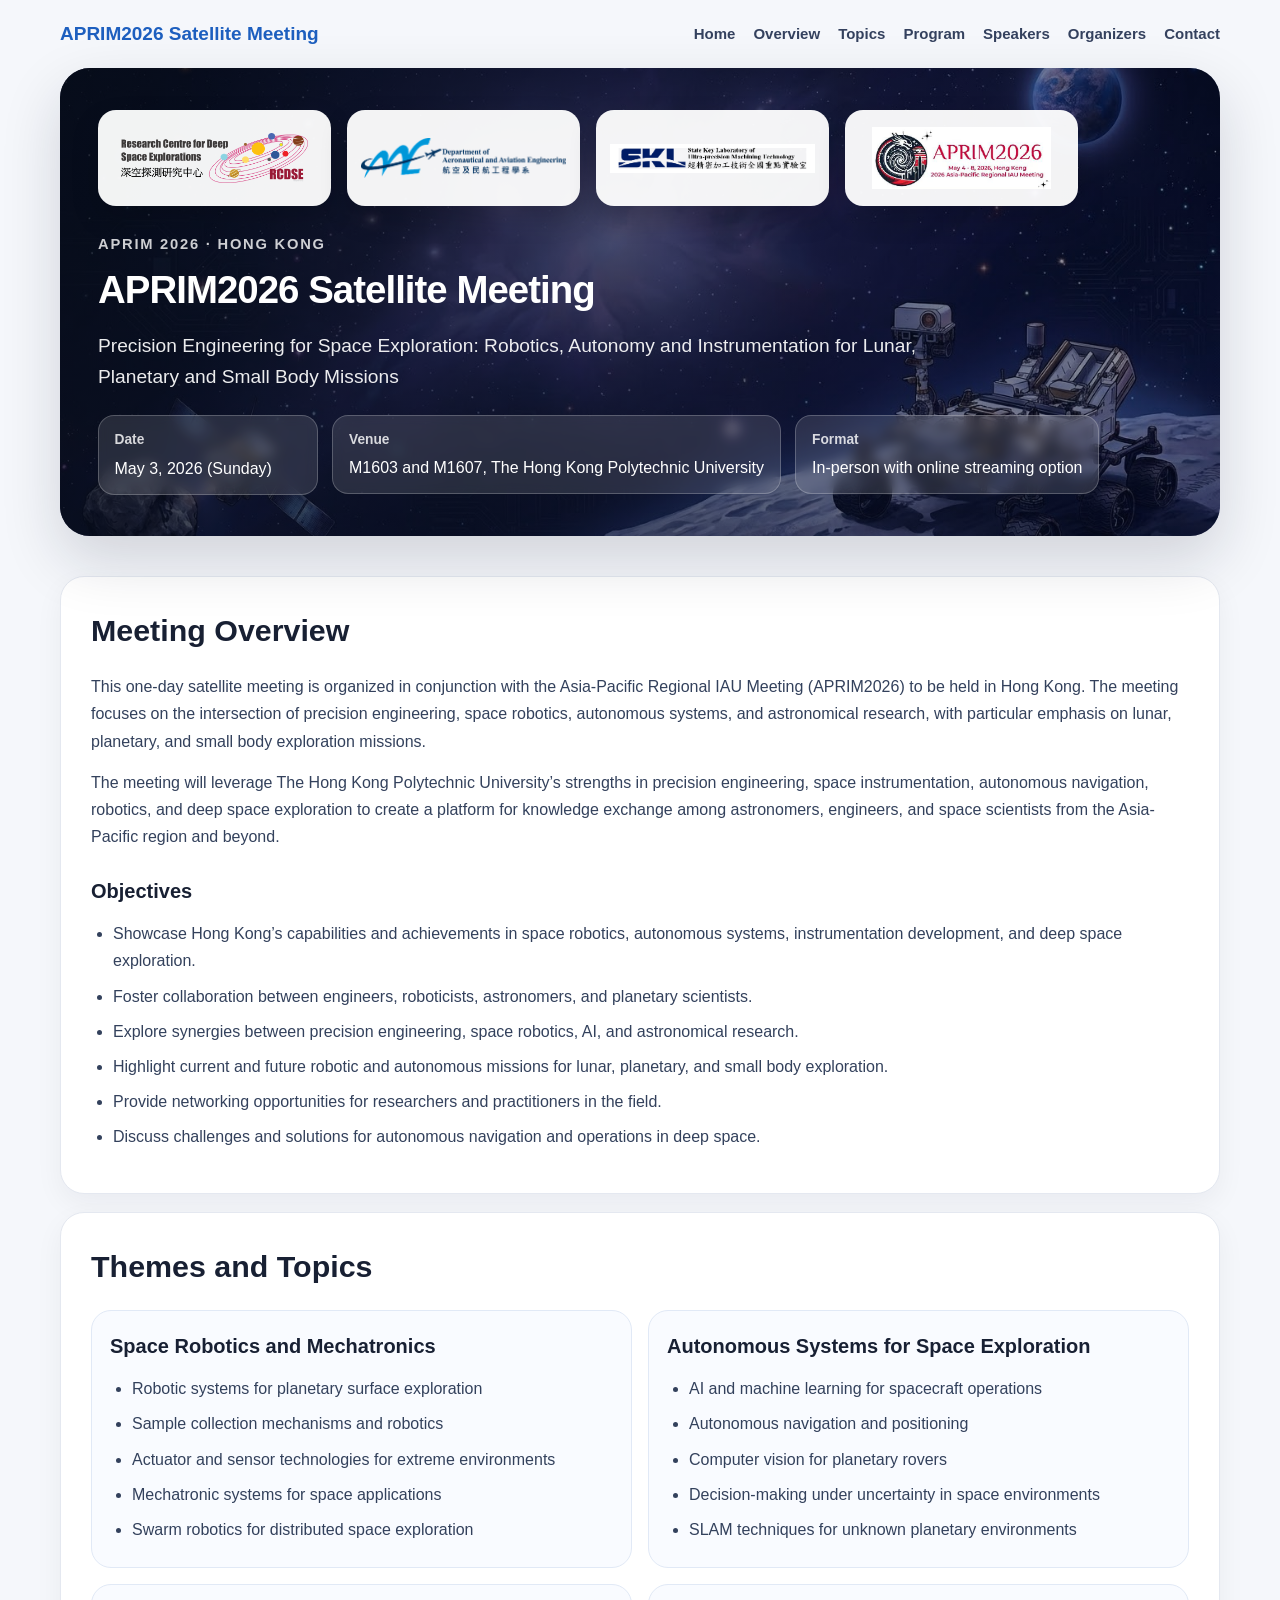
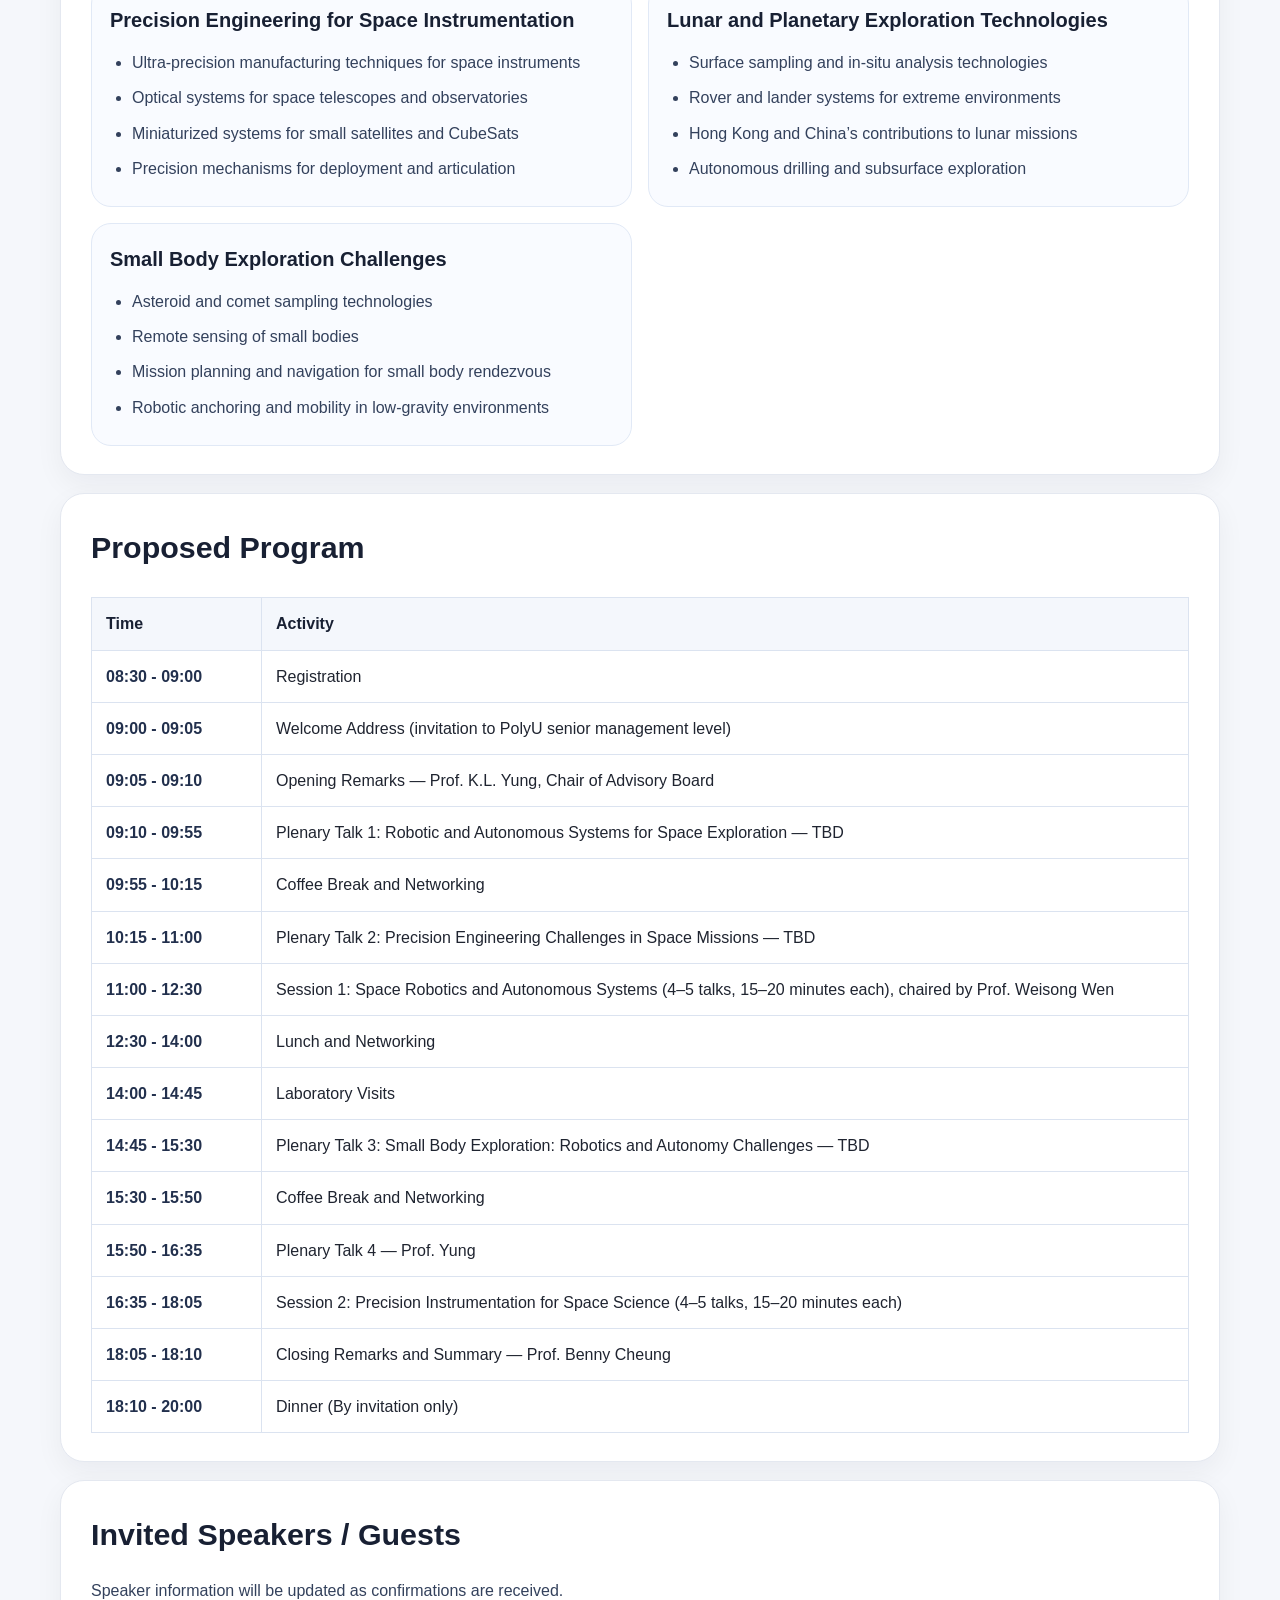
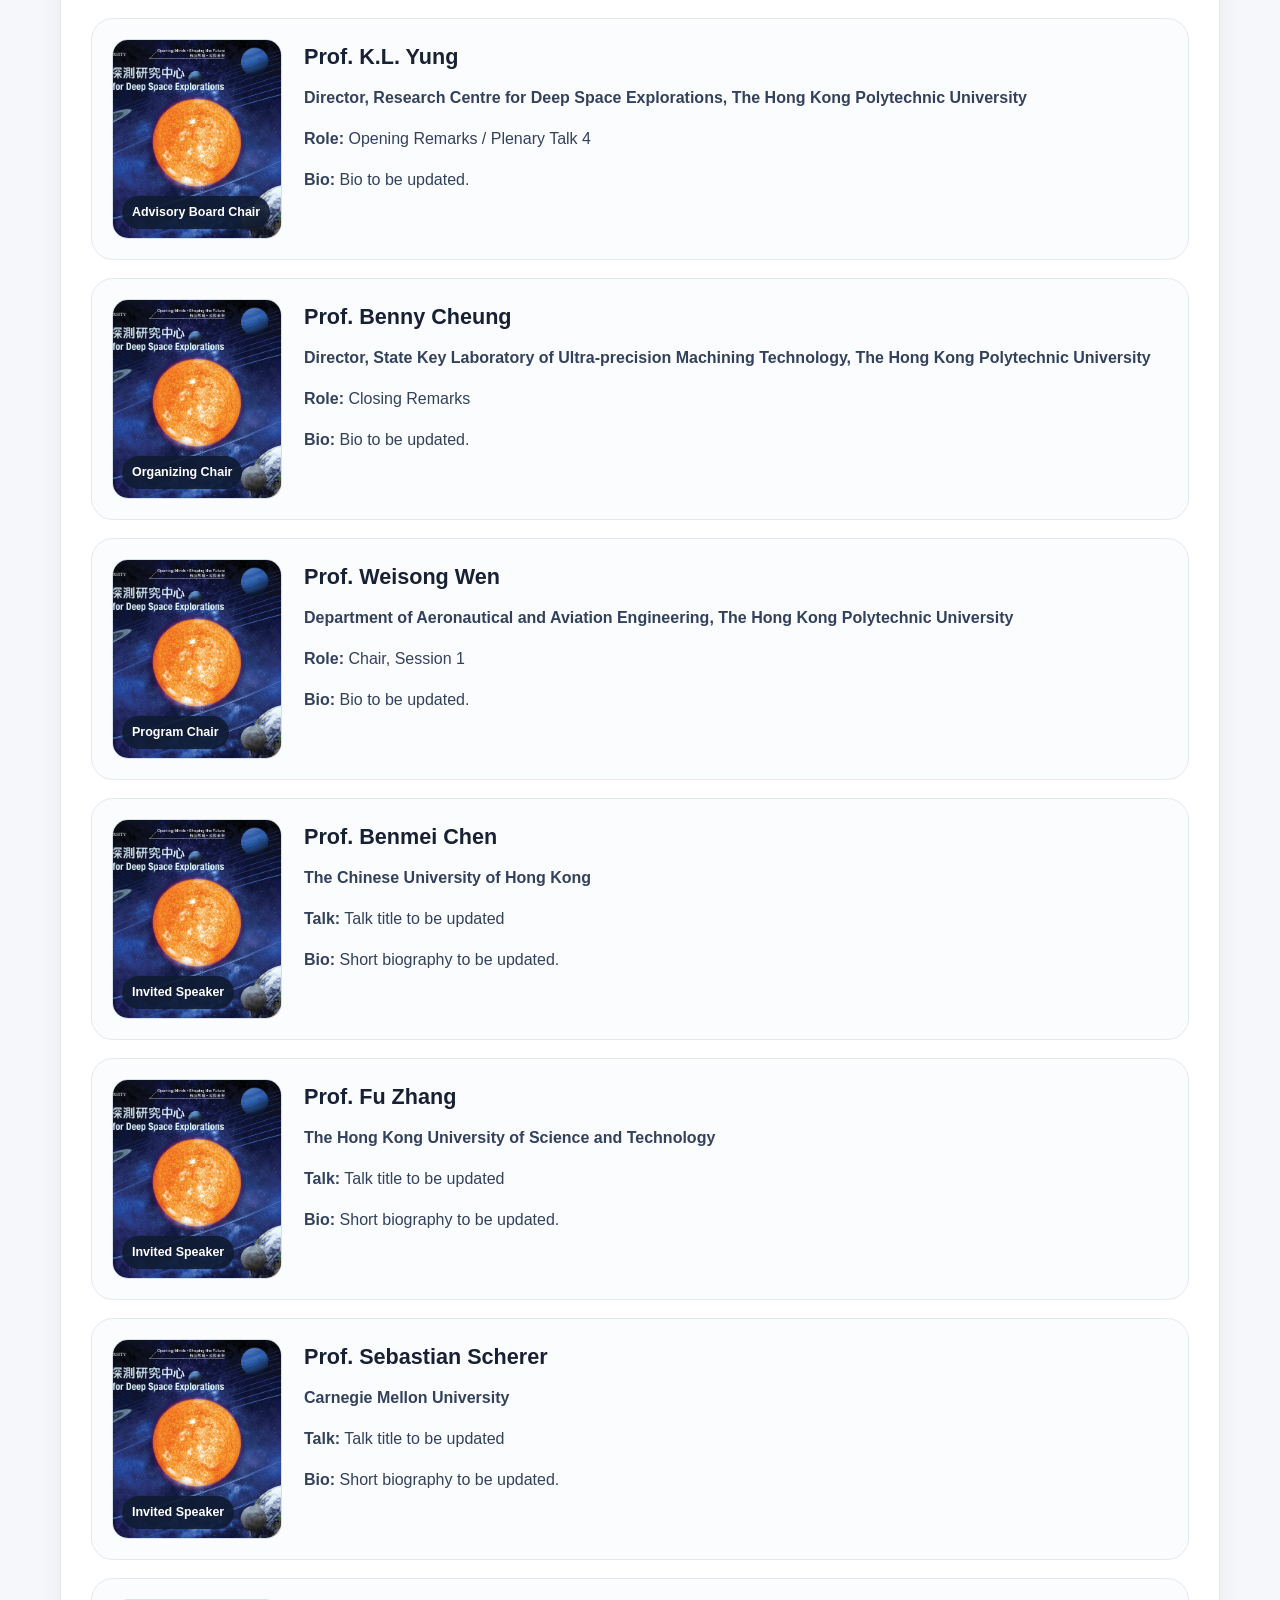
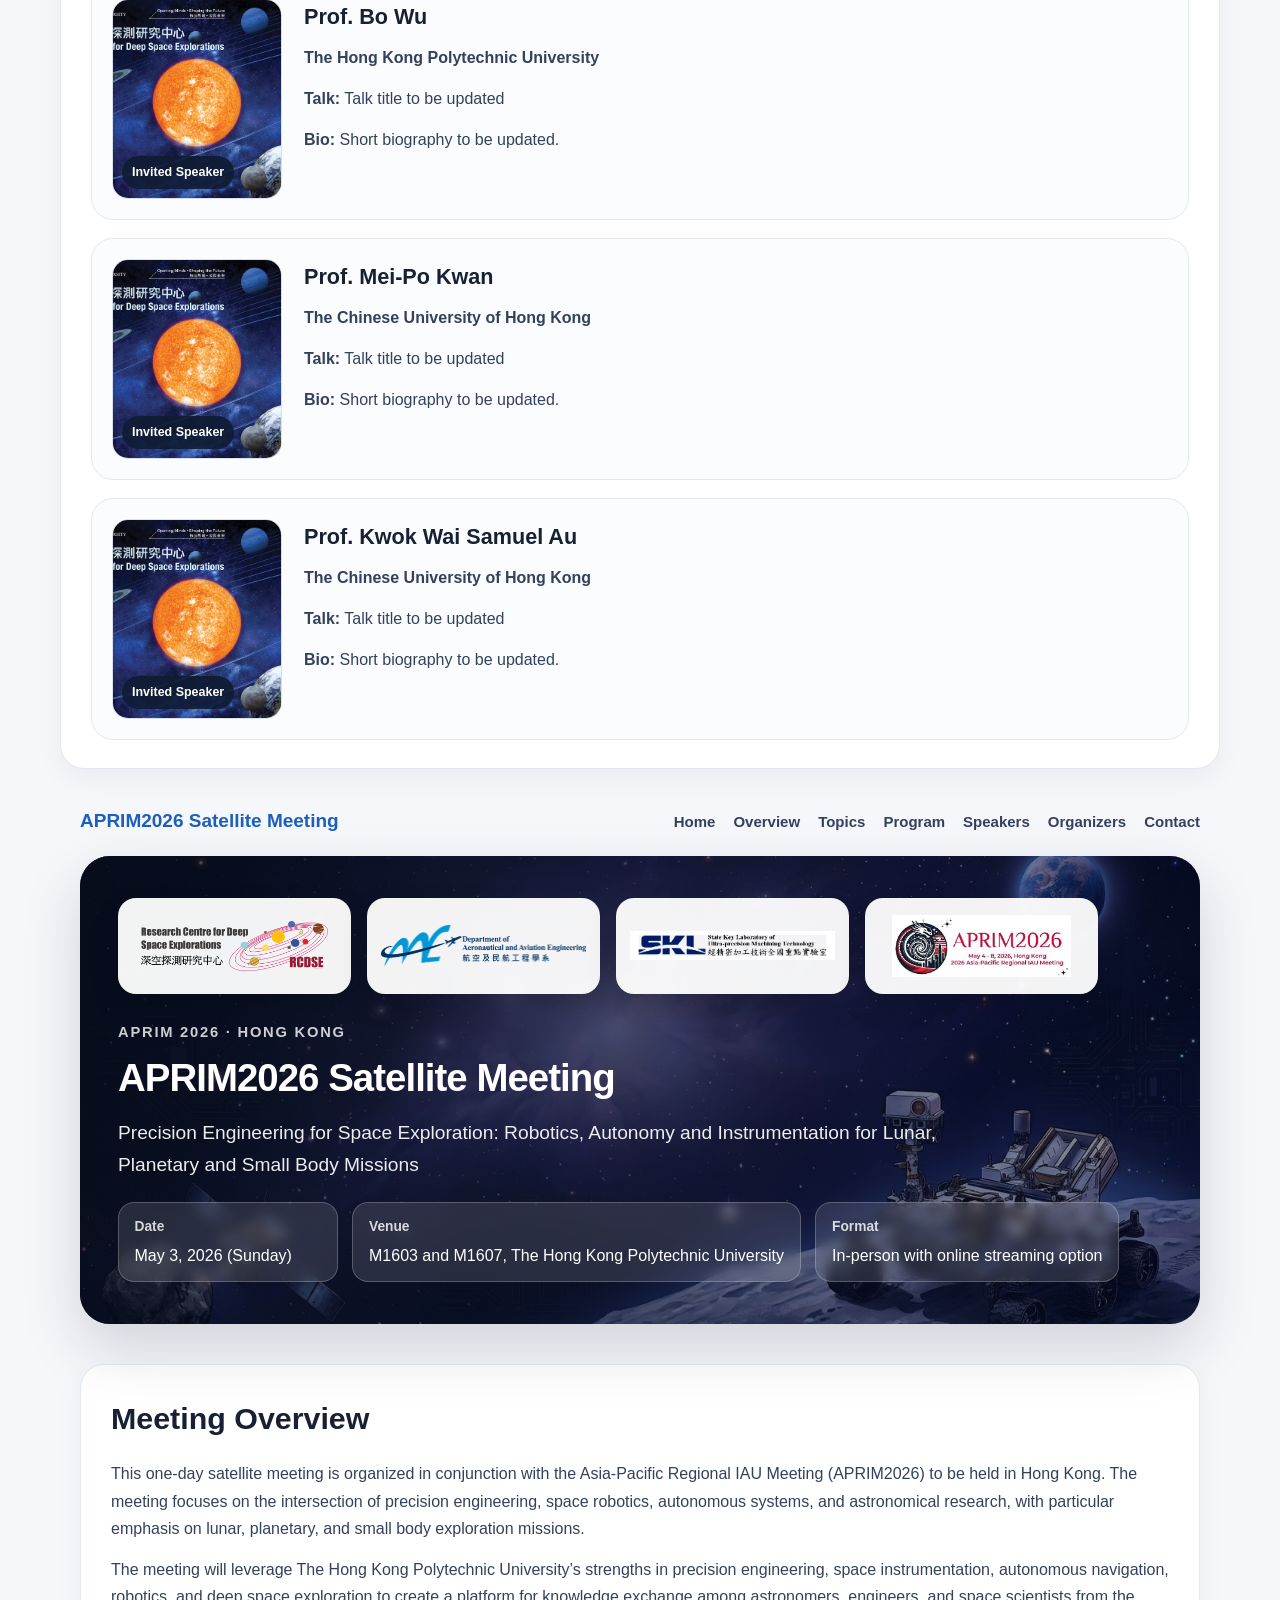
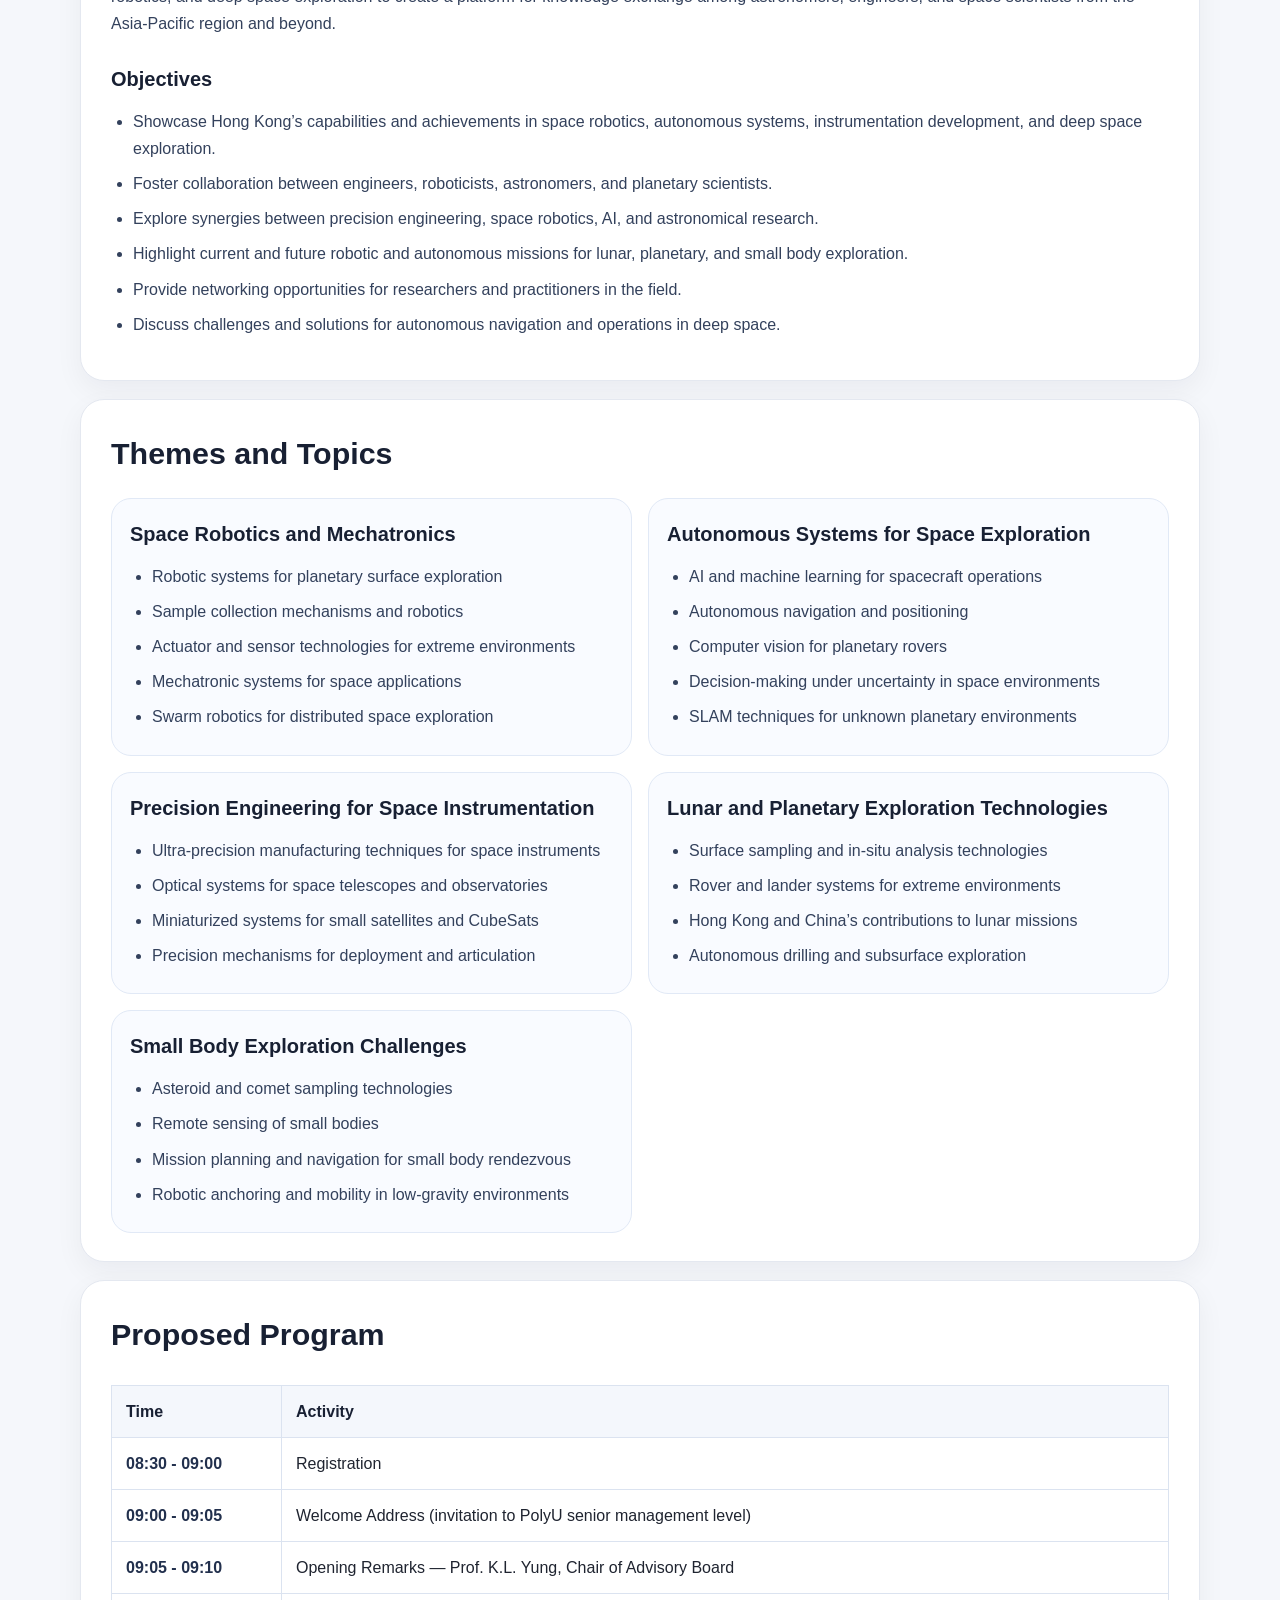
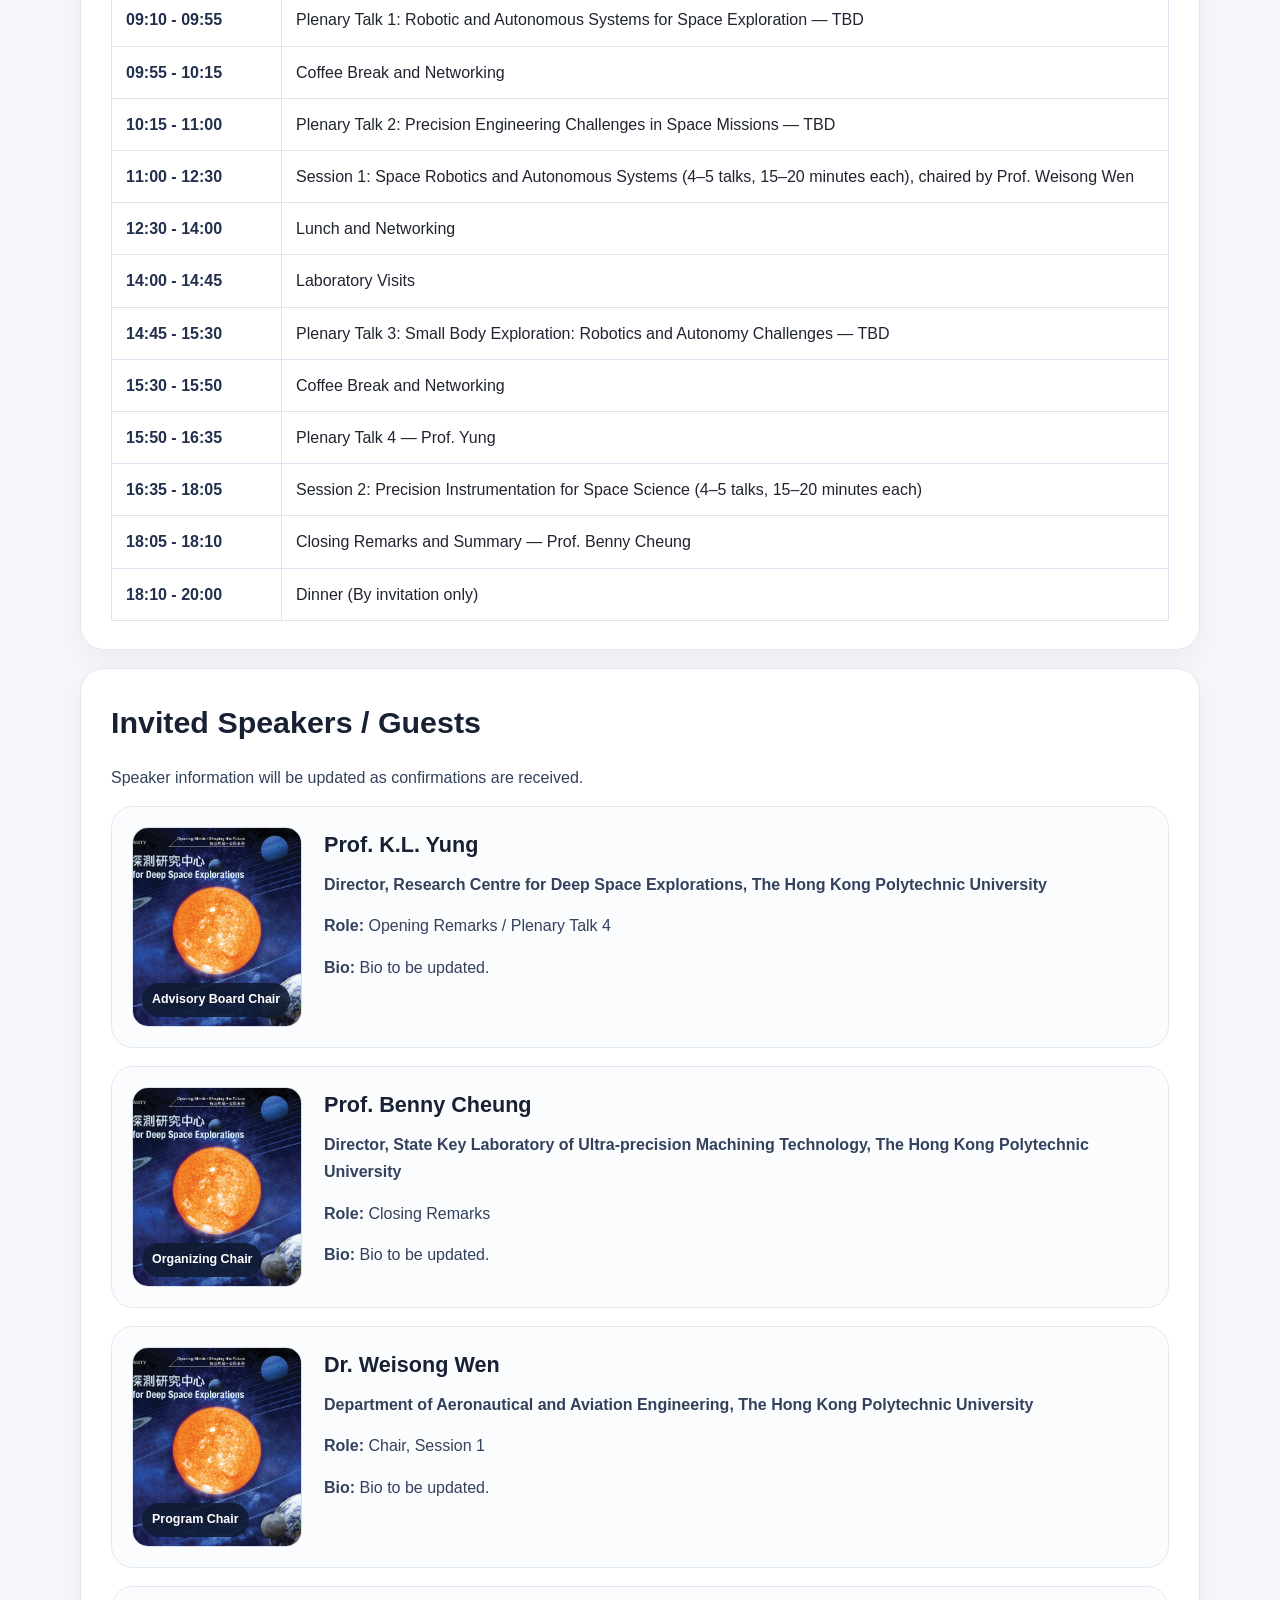
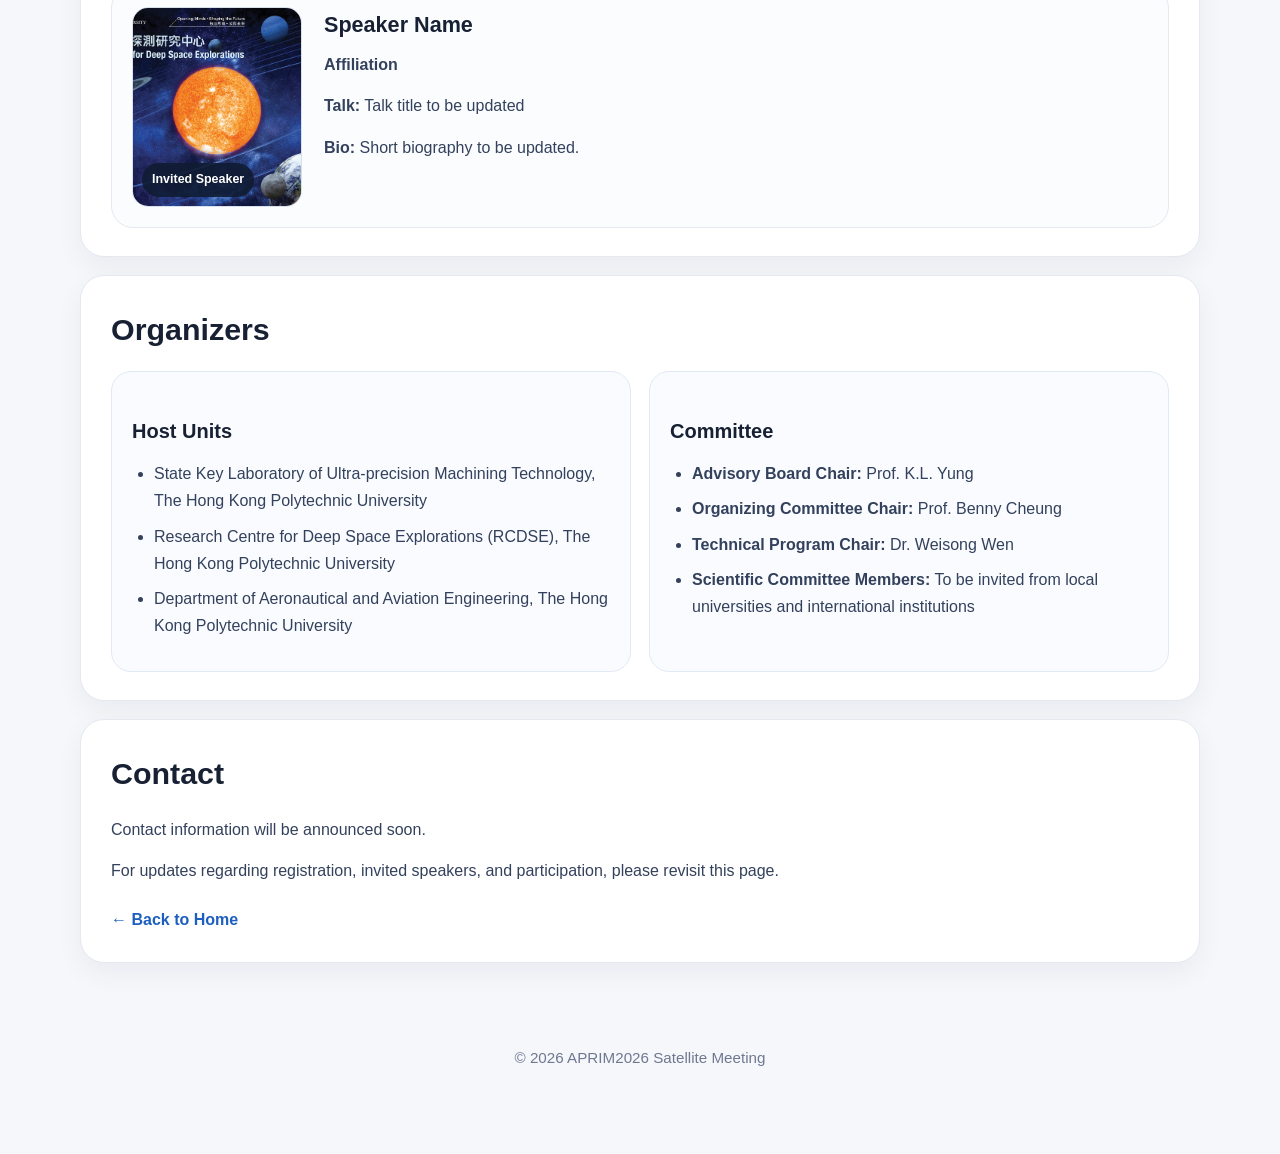
==== commit c94a6fad: "Update 2026.html" ====
--- a/editions/2026.html
+++ b/editions/2026.html
@@ -359,6 +359,302 @@
       </div>
     </section>
 
+    <!DOCTYPE html>
+<html lang="en">
+<head>
+  <meta charset="UTF-8" />
+  <meta name="viewport" content="width=device-width, initial-scale=1.0" />
+  <title>APRIM2026 Satellite Meeting 2026</title>
+  <link rel="stylesheet" href="../styles.css" />
+</head>
+<body>
+  <header class="detail-header">
+    <div class="container">
+      <div class="detail-topbar">
+        <div class="detail-site-name">
+          <a href="../index.html">APRIM2026 Satellite Meeting</a>
+        </div>
+        <nav class="detail-nav">
+          <a href="../index.html">Home</a>
+          <a href="#overview">Overview</a>
+          <a href="#topics">Topics</a>
+          <a href="#program">Program</a>
+          <a href="#speakers">Speakers</a>
+          <a href="#organizers">Organizers</a>
+          <a href="#contact">Contact</a>
+        </nav>
+      </div>
+
+      <section class="detail-hero">
+        <div class="detail-logos">
+          <div class="detail-logo-box">
+            <img src="../images/1.png" alt="Logo 1" />
+          </div>
+          <div class="detail-logo-box">
+            <img src="../images/2.png" alt="Logo 2" />
+          </div>
+          <div class="detail-logo-box">
+            <img src="../images/5.png" alt="Logo 5" />
+          </div>
+          <div class="detail-logo-box detail-logo-box-square">
+            <img src="../images/6.jpg" alt="Logo 6" class="detail-logo-square" />
+          </div>
+        </div>
+
+        <p class="detail-label">APRIM 2026 · Hong Kong</p>
+        <h1>APRIM2026 Satellite Meeting</h1>
+        <p class="detail-subtitle">
+          Precision Engineering for Space Exploration: Robotics, Autonomy and
+          Instrumentation for Lunar, Planetary and Small Body Missions
+        </p>
+
+        <div class="detail-meta">
+          <div class="meta-chip">
+            <strong>Date</strong>
+            <span>May 3, 2026 (Sunday)</span>
+          </div>
+          <div class="meta-chip">
+            <strong>Venue</strong>
+            <span>M1603 and M1607, The Hong Kong Polytechnic University</span>
+          </div>
+          <div class="meta-chip">
+            <strong>Format</strong>
+            <span>In-person with online streaming option</span>
+          </div>
+        </div>
+      </section>
+    </div>
+  </header>
+
+  <main class="container detail-main">
+    <section id="overview" class="detail-section">
+      <h2>Meeting Overview</h2>
+      <p>
+        This one-day satellite meeting is organized in conjunction with the
+        Asia-Pacific Regional IAU Meeting (APRIM2026) to be held in Hong Kong.
+        The meeting focuses on the intersection of precision engineering, space
+        robotics, autonomous systems, and astronomical research, with particular
+        emphasis on lunar, planetary, and small body exploration missions.
+      </p>
+      <p>
+        The meeting will leverage The Hong Kong Polytechnic University’s strengths
+        in precision engineering, space instrumentation, autonomous navigation,
+        robotics, and deep space exploration to create a platform for knowledge
+        exchange among astronomers, engineers, and space scientists from the
+        Asia-Pacific region and beyond.
+      </p>
+
+      <h3>Objectives</h3>
+      <ul>
+        <li>Showcase Hong Kong’s capabilities and achievements in space robotics, autonomous systems, instrumentation development, and deep space exploration.</li>
+        <li>Foster collaboration between engineers, roboticists, astronomers, and planetary scientists.</li>
+        <li>Explore synergies between precision engineering, space robotics, AI, and astronomical research.</li>
+        <li>Highlight current and future robotic and autonomous missions for lunar, planetary, and small body exploration.</li>
+        <li>Provide networking opportunities for researchers and practitioners in the field.</li>
+        <li>Discuss challenges and solutions for autonomous navigation and operations in deep space.</li>
+      </ul>
+    </section>
+
+    <section id="topics" class="detail-section">
+      <h2>Themes and Topics</h2>
+
+      <div class="topic-grid">
+        <div class="topic-card">
+          <h3>Space Robotics and Mechatronics</h3>
+          <ul>
+            <li>Robotic systems for planetary surface exploration</li>
+            <li>Sample collection mechanisms and robotics</li>
+            <li>Actuator and sensor technologies for extreme environments</li>
+            <li>Mechatronic systems for space applications</li>
+            <li>Swarm robotics for distributed space exploration</li>
+          </ul>
+        </div>
+
+        <div class="topic-card">
+          <h3>Autonomous Systems for Space Exploration</h3>
+          <ul>
+            <li>AI and machine learning for spacecraft operations</li>
+            <li>Autonomous navigation and positioning</li>
+            <li>Computer vision for planetary rovers</li>
+            <li>Decision-making under uncertainty in space environments</li>
+            <li>SLAM techniques for unknown planetary environments</li>
+          </ul>
+        </div>
+
+        <div class="topic-card">
+          <h3>Precision Engineering for Space Instrumentation</h3>
+          <ul>
+            <li>Ultra-precision manufacturing techniques for space instruments</li>
+            <li>Optical systems for space telescopes and observatories</li>
+            <li>Miniaturized systems for small satellites and CubeSats</li>
+            <li>Precision mechanisms for deployment and articulation</li>
+          </ul>
+        </div>
+
+        <div class="topic-card">
+          <h3>Lunar and Planetary Exploration Technologies</h3>
+          <ul>
+            <li>Surface sampling and in-situ analysis technologies</li>
+            <li>Rover and lander systems for extreme environments</li>
+            <li>Hong Kong and China’s contributions to lunar missions</li>
+            <li>Autonomous drilling and subsurface exploration</li>
+          </ul>
+        </div>
+
+        <div class="topic-card">
+          <h3>Small Body Exploration Challenges</h3>
+          <ul>
+            <li>Asteroid and comet sampling technologies</li>
+            <li>Remote sensing of small bodies</li>
+            <li>Mission planning and navigation for small body rendezvous</li>
+            <li>Robotic anchoring and mobility in low-gravity environments</li>
+          </ul>
+        </div>
+      </div>
+    </section>
+
+    <section id="program" class="detail-section">
+      <h2>Proposed Program</h2>
+
+      <div class="program-table-wrap">
+        <table class="program-table">
+          <thead>
+            <tr>
+              <th>Time</th>
+              <th>Activity</th>
+            </tr>
+          </thead>
+          <tbody>
+            <tr>
+              <td>08:30 - 09:00</td>
+              <td>Registration</td>
+            </tr>
+            <tr>
+              <td>09:00 - 09:05</td>
+              <td>Welcome Address (invitation to PolyU senior management level)</td>
+            </tr>
+            <tr>
+              <td>09:05 - 09:10</td>
+              <td>Opening Remarks — Prof. K.L. Yung, Chair of Advisory Board</td>
+            </tr>
+            <tr>
+              <td>09:10 - 09:55</td>
+              <td>Plenary Talk 1: Robotic and Autonomous Systems for Space Exploration — TBD</td>
+            </tr>
+            <tr>
+              <td>09:55 - 10:15</td>
+              <td>Coffee Break and Networking</td>
+            </tr>
+            <tr>
+              <td>10:15 - 11:00</td>
+              <td>Plenary Talk 2: Precision Engineering Challenges in Space Missions — TBD</td>
+            </tr>
+            <tr>
+              <td>11:00 - 12:30</td>
+              <td>Session 1: Space Robotics and Autonomous Systems (4–5 talks, 15–20 minutes each), chaired by Prof. Weisong Wen</td>
+            </tr>
+            <tr>
+              <td>12:30 - 14:00</td>
+              <td>Lunch and Networking</td>
+            </tr>
+            <tr>
+              <td>14:00 - 14:45</td>
+              <td>Laboratory Visits</td>
+            </tr>
+            <tr>
+              <td>14:45 - 15:30</td>
+              <td>Plenary Talk 3: Small Body Exploration: Robotics and Autonomy Challenges — TBD</td>
+            </tr>
+            <tr>
+              <td>15:30 - 15:50</td>
+              <td>Coffee Break and Networking</td>
+            </tr>
+            <tr>
+              <td>15:50 - 16:35</td>
+              <td>Plenary Talk 4 — Prof. Yung</td>
+            </tr>
+            <tr>
+              <td>16:35 - 18:05</td>
+              <td>Session 2: Precision Instrumentation for Space Science (4–5 talks, 15–20 minutes each)</td>
+            </tr>
+            <tr>
+              <td>18:05 - 18:10</td>
+              <td>Closing Remarks and Summary — Prof. Benny Cheung</td>
+            </tr>
+            <tr>
+              <td>18:10 - 20:00</td>
+              <td>Dinner (By invitation only)</td>
+            </tr>
+          </tbody>
+        </table>
+      </div>
+    </section>
+
+    <section id="speakers" class="detail-section">
+      <h2>Invited Speakers / Guests</h2>
+      <p>Speaker information will be updated as confirmations are received.</p>
+
+      <div class="speaker-list">
+        <div class="speaker-card">
+          <div class="speaker-photo-wrap">
+            <img src="../images/3.jpg" alt="Prof. K.L. Yung" class="speaker-photo" />
+            <span class="speaker-badge">Advisory Board Chair</span>
+          </div>
+          <div class="speaker-info">
+            <h3>Prof. K.L. Yung</h3>
+            <p class="speaker-role">
+              Director, Research Centre for Deep Space Explorations, The Hong Kong Polytechnic University
+            </p>
+            <p><strong>Role:</strong> Opening Remarks / Plenary Talk 4</p>
+            <p><strong>Bio:</strong> Bio to be updated.</p>
+          </div>
+        </div>
+
+        <div class="speaker-card">
+          <div class="speaker-photo-wrap">
+            <img src="../images/3.jpg" alt="Prof. Benny Cheung" class="speaker-photo" />
+            <span class="speaker-badge">Organizing Chair</span>
+          </div>
+          <div class="speaker-info">
+            <h3>Prof. Benny Cheung</h3>
+            <p class="speaker-role">
+              Director, State Key Laboratory of Ultra-precision Machining Technology, The Hong Kong Polytechnic University
+            </p>
+            <p><strong>Role:</strong> Closing Remarks</p>
+            <p><strong>Bio:</strong> Bio to be updated.</p>
+          </div>
+        </div>
+
+        <div class="speaker-card">
+          <div class="speaker-photo-wrap">
+            <img src="../images/3.jpg" alt="Dr. Weisong Wen" class="speaker-photo" />
+            <span class="speaker-badge">Program Chair</span>
+          </div>
+          <div class="speaker-info">
+            <h3>Dr. Weisong Wen</h3>
+            <p class="speaker-role">
+              Department of Aeronautical and Aviation Engineering, The Hong Kong Polytechnic University
+            </p>
+            <p><strong>Role:</strong> Chair, Session 1</p>
+            <p><strong>Bio:</strong> Bio to be updated.</p>
+          </div>
+        </div>
+
+        <div class="speaker-card">
+          <div class="speaker-photo-wrap">
+            <img src="../images/3.jpg" alt="Speaker placeholder" class="speaker-photo" />
+            <span class="speaker-badge">Invited Speaker</span>
+          </div>
+          <div class="speaker-info">
+            <h3>Speaker Name</h3>
+            <p class="speaker-role">Affiliation</p>
+            <p><strong>Talk:</strong> Talk title to be updated</p>
+            <p><strong>Bio:</strong> Short biography to be updated.</p>
+          </div>
+        </div>
+      </div>
+    </section>
+
     <section id="organizers" class="detail-section">
       <h2>Organizers</h2>
 
@@ -377,8 +673,8 @@
           <ul>
             <li><strong>Advisory Board Chair:</strong> Prof. K.L. Yung</li>
             <li><strong>Organizing Committee Chair:</strong> Prof. Benny Cheung</li>
-            <li><strong>Technical Program Chair:</strong> Prof. Weisong Wen</li>
-            <li><strong>Scientific Committee Members:</strong> To be announced</li>
+            <li><strong>Technical Program Chair:</strong> Dr. Weisong Wen</li>
+            <li><strong>Scientific Committee Members:</strong> To be invited from local universities and international institutions</li>
           </ul>
         </div>
       </div>
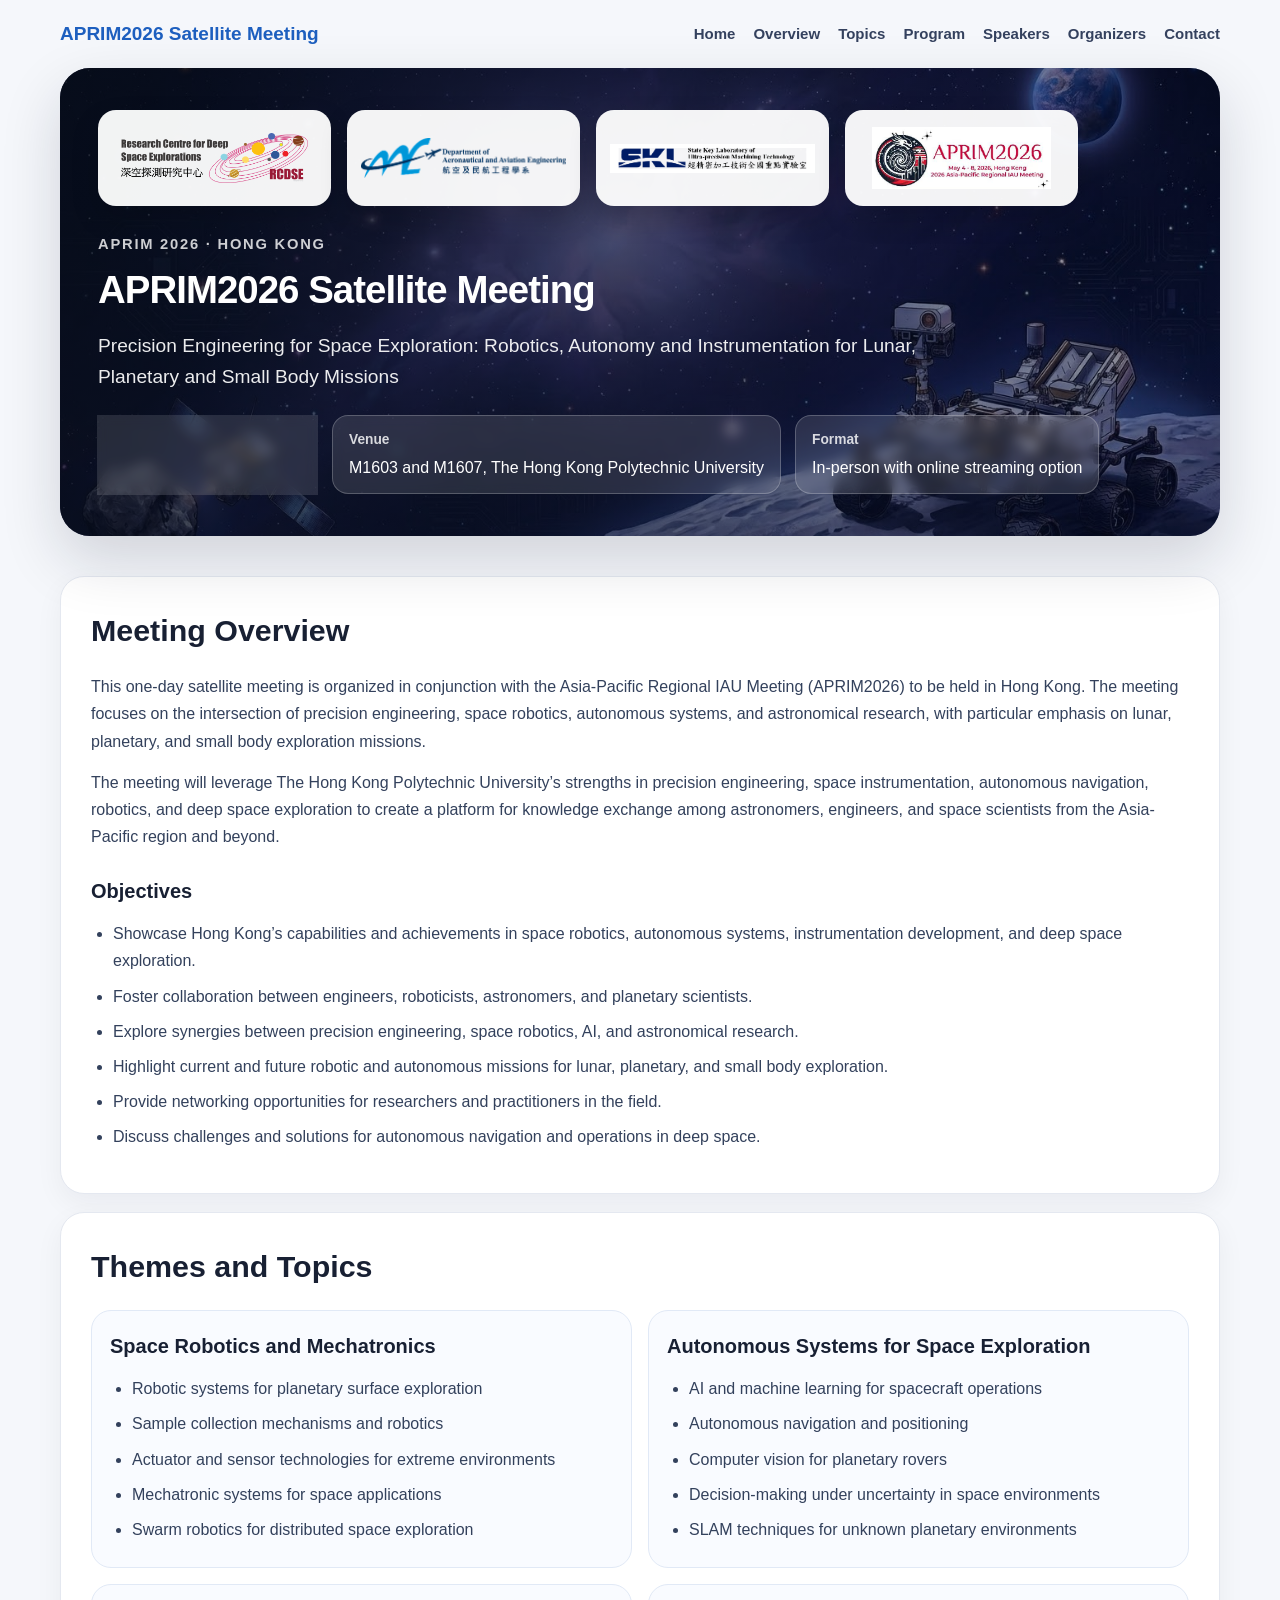
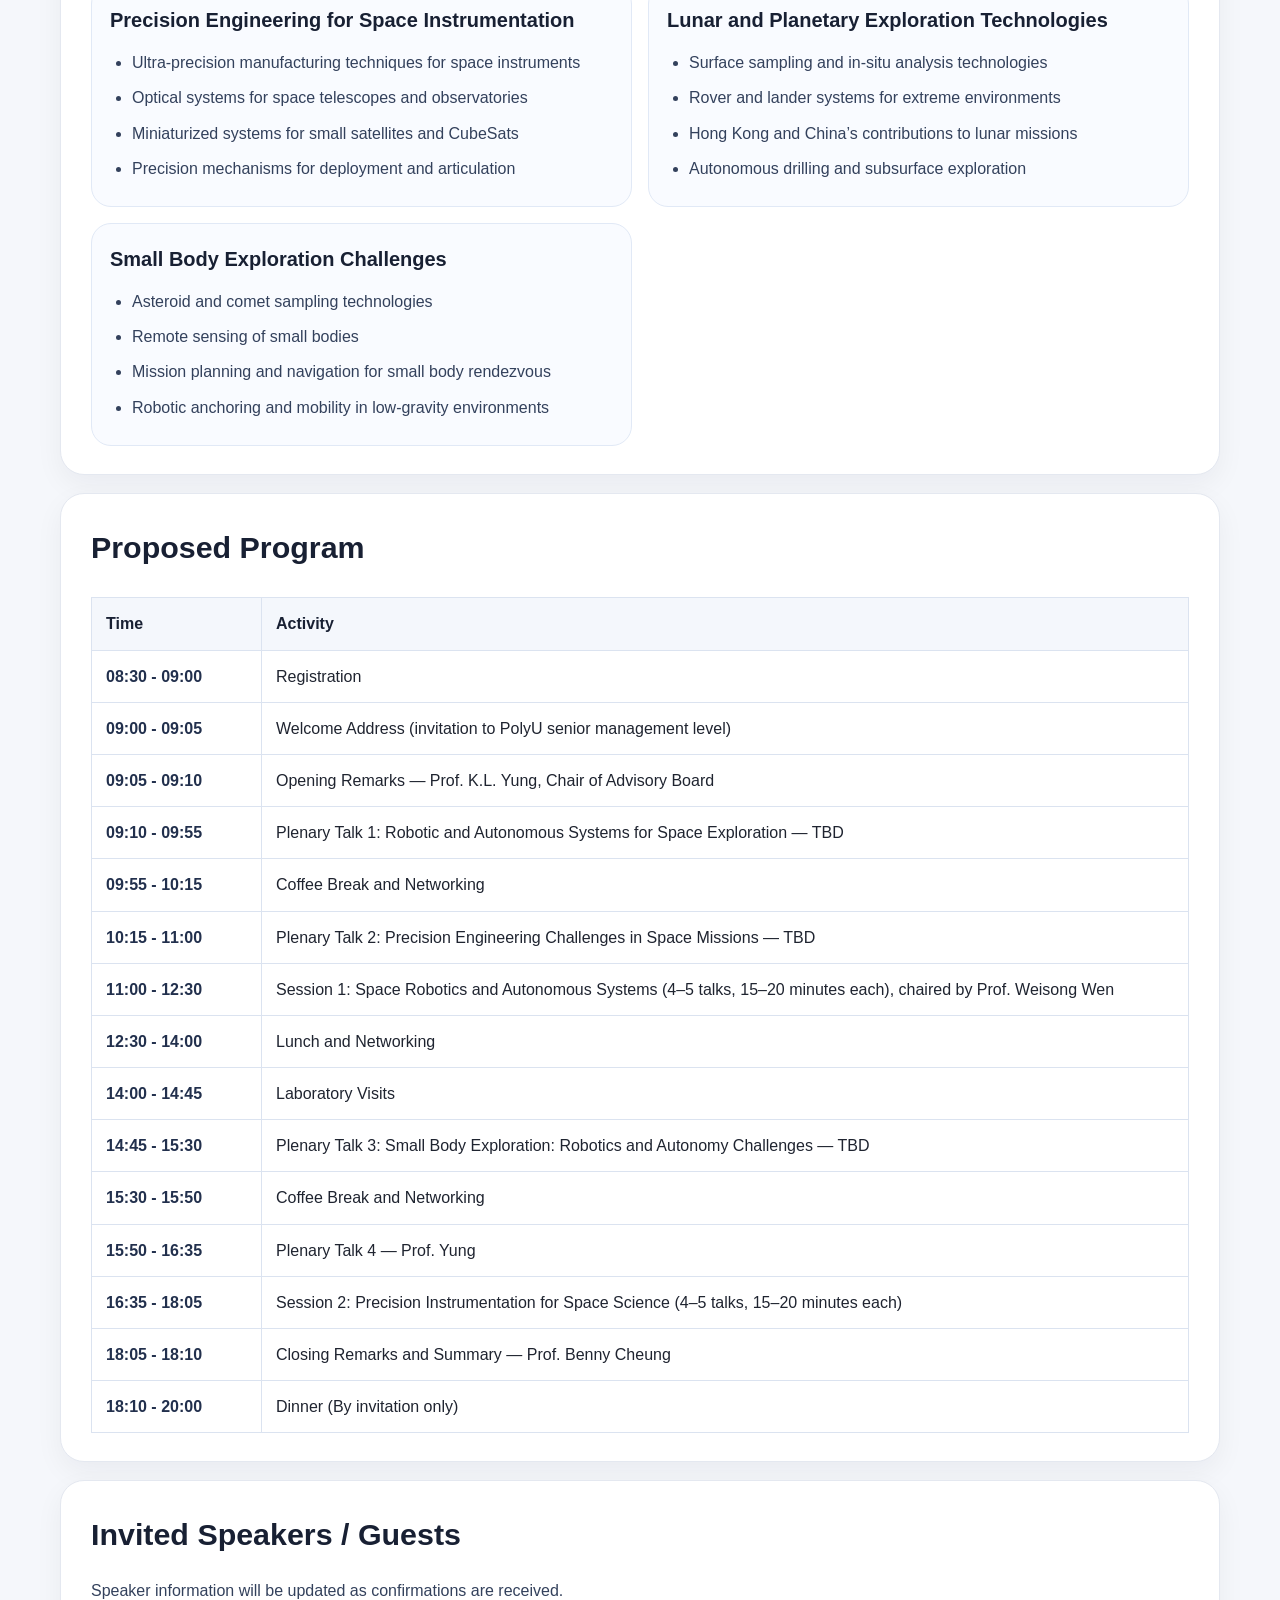
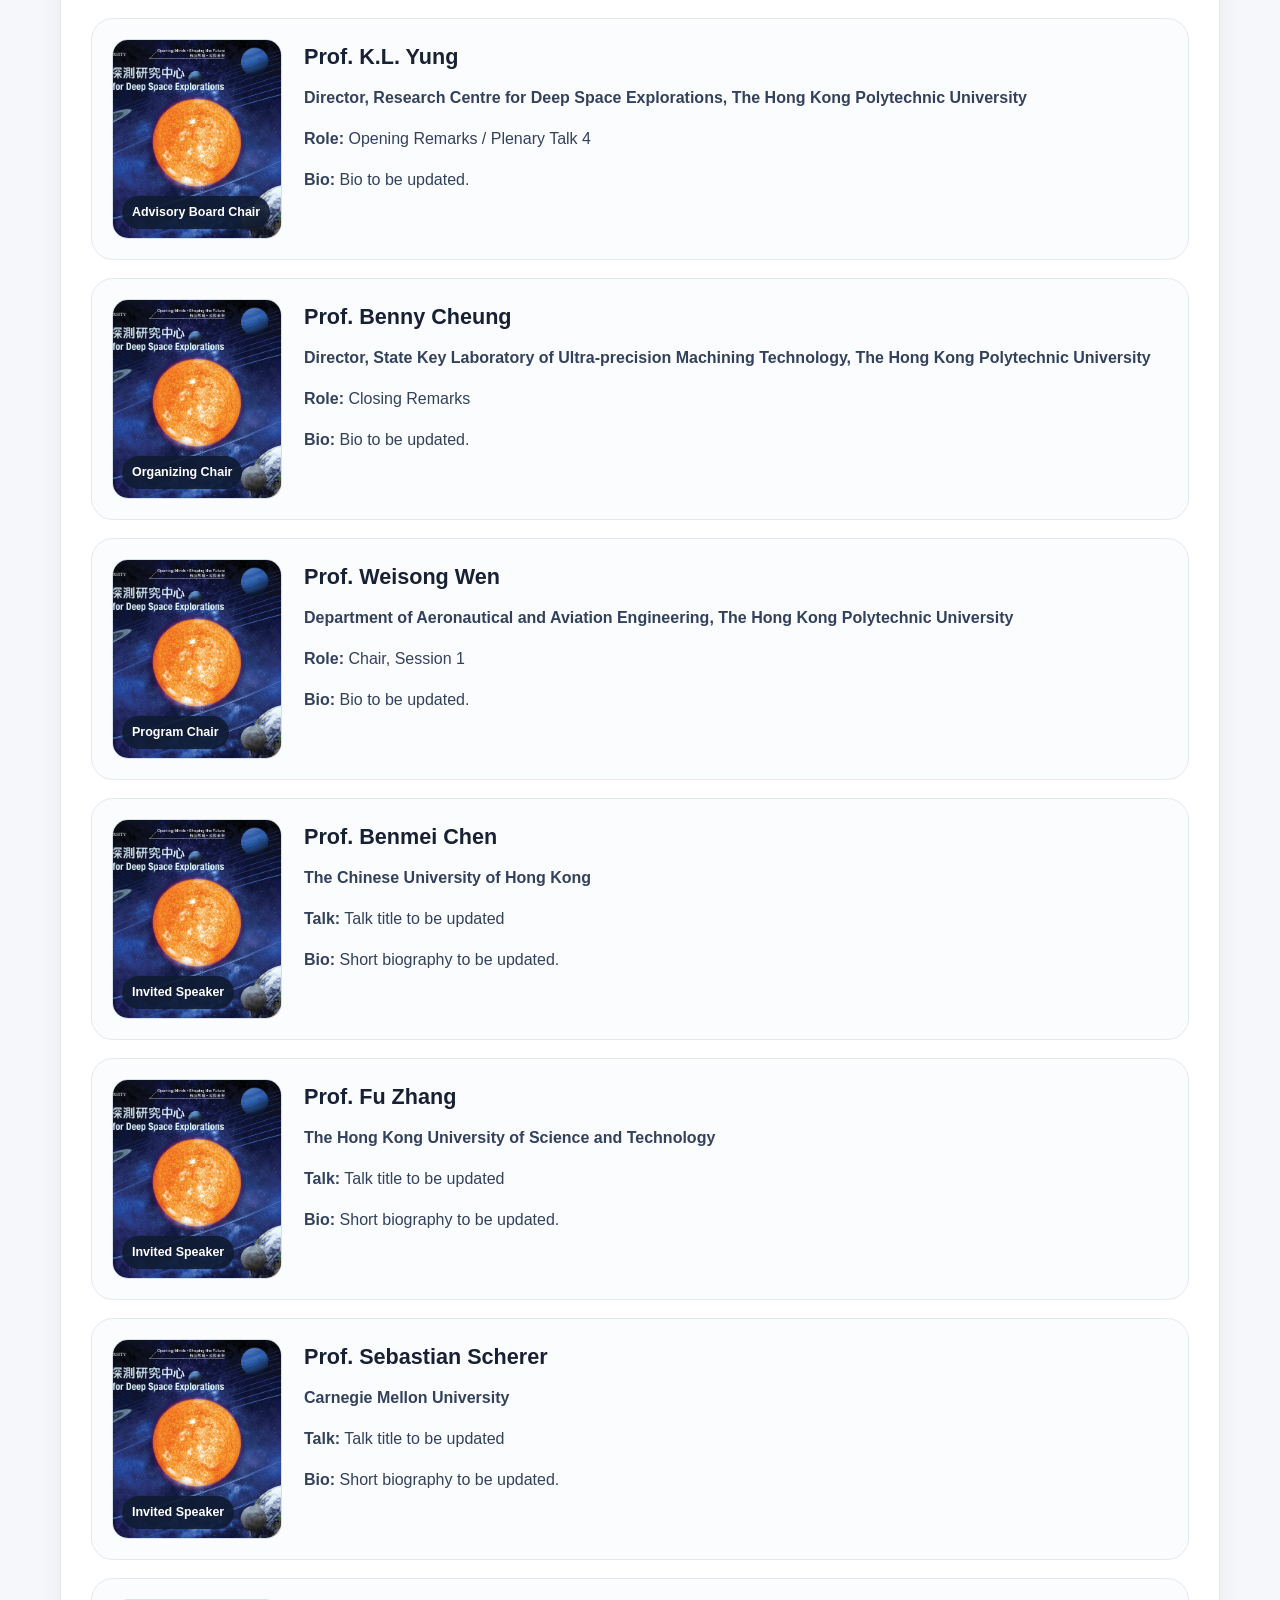
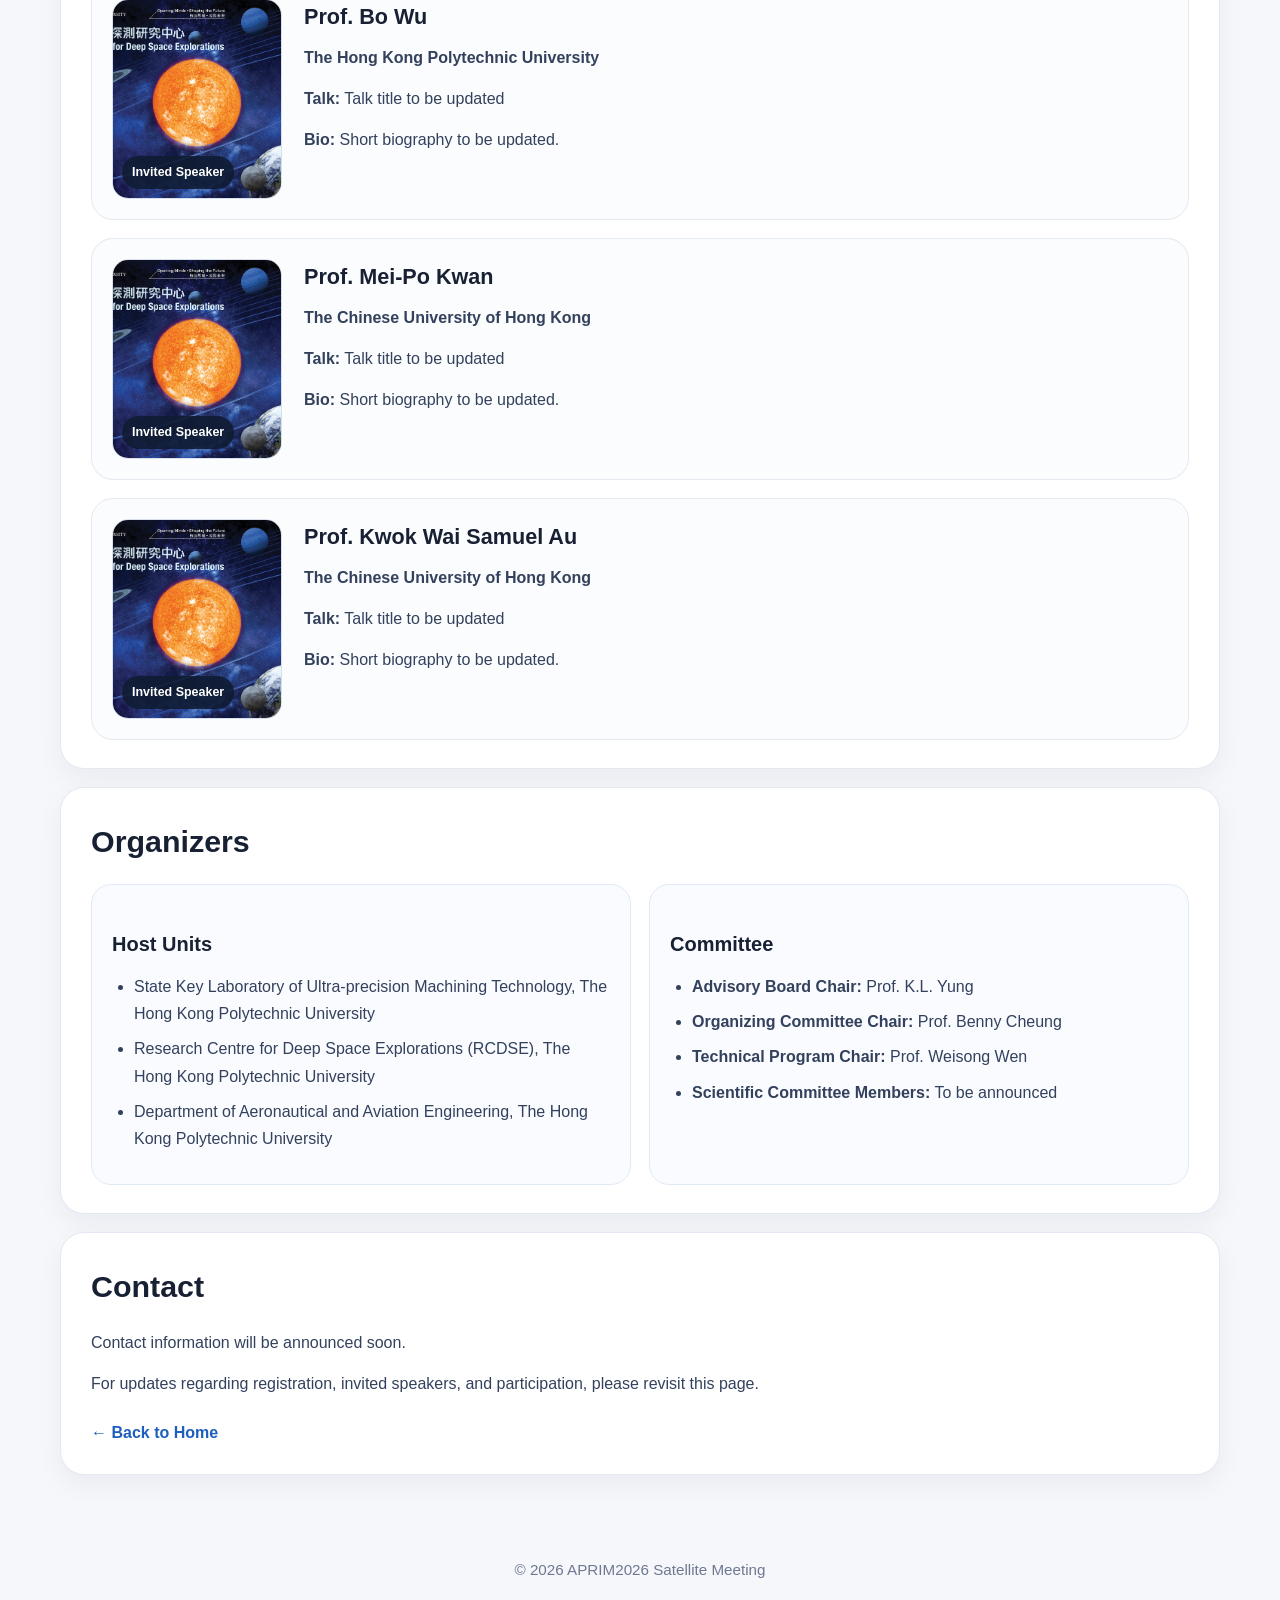
==== commit 89ed0d82: "Update 2026.html" ====
--- a/editions/2026.html
+++ b/editions/2026.html
@@ -359,302 +359,6 @@
       </div>
     </section>
 
-    <!DOCTYPE html>
-<html lang="en">
-<head>
-  <meta charset="UTF-8" />
-  <meta name="viewport" content="width=device-width, initial-scale=1.0" />
-  <title>APRIM2026 Satellite Meeting 2026</title>
-  <link rel="stylesheet" href="../styles.css" />
-</head>
-<body>
-  <header class="detail-header">
-    <div class="container">
-      <div class="detail-topbar">
-        <div class="detail-site-name">
-          <a href="../index.html">APRIM2026 Satellite Meeting</a>
-        </div>
-        <nav class="detail-nav">
-          <a href="../index.html">Home</a>
-          <a href="#overview">Overview</a>
-          <a href="#topics">Topics</a>
-          <a href="#program">Program</a>
-          <a href="#speakers">Speakers</a>
-          <a href="#organizers">Organizers</a>
-          <a href="#contact">Contact</a>
-        </nav>
-      </div>
-
-      <section class="detail-hero">
-        <div class="detail-logos">
-          <div class="detail-logo-box">
-            <img src="../images/1.png" alt="Logo 1" />
-          </div>
-          <div class="detail-logo-box">
-            <img src="../images/2.png" alt="Logo 2" />
-          </div>
-          <div class="detail-logo-box">
-            <img src="../images/5.png" alt="Logo 5" />
-          </div>
-          <div class="detail-logo-box detail-logo-box-square">
-            <img src="../images/6.jpg" alt="Logo 6" class="detail-logo-square" />
-          </div>
-        </div>
-
-        <p class="detail-label">APRIM 2026 · Hong Kong</p>
-        <h1>APRIM2026 Satellite Meeting</h1>
-        <p class="detail-subtitle">
-          Precision Engineering for Space Exploration: Robotics, Autonomy and
-          Instrumentation for Lunar, Planetary and Small Body Missions
-        </p>
-
-        <div class="detail-meta">
-          <div class="meta-chip">
-            <strong>Date</strong>
-            <span>May 3, 2026 (Sunday)</span>
-          </div>
-          <div class="meta-chip">
-            <strong>Venue</strong>
-            <span>M1603 and M1607, The Hong Kong Polytechnic University</span>
-          </div>
-          <div class="meta-chip">
-            <strong>Format</strong>
-            <span>In-person with online streaming option</span>
-          </div>
-        </div>
-      </section>
-    </div>
-  </header>
-
-  <main class="container detail-main">
-    <section id="overview" class="detail-section">
-      <h2>Meeting Overview</h2>
-      <p>
-        This one-day satellite meeting is organized in conjunction with the
-        Asia-Pacific Regional IAU Meeting (APRIM2026) to be held in Hong Kong.
-        The meeting focuses on the intersection of precision engineering, space
-        robotics, autonomous systems, and astronomical research, with particular
-        emphasis on lunar, planetary, and small body exploration missions.
-      </p>
-      <p>
-        The meeting will leverage The Hong Kong Polytechnic University’s strengths
-        in precision engineering, space instrumentation, autonomous navigation,
-        robotics, and deep space exploration to create a platform for knowledge
-        exchange among astronomers, engineers, and space scientists from the
-        Asia-Pacific region and beyond.
-      </p>
-
-      <h3>Objectives</h3>
-      <ul>
-        <li>Showcase Hong Kong’s capabilities and achievements in space robotics, autonomous systems, instrumentation development, and deep space exploration.</li>
-        <li>Foster collaboration between engineers, roboticists, astronomers, and planetary scientists.</li>
-        <li>Explore synergies between precision engineering, space robotics, AI, and astronomical research.</li>
-        <li>Highlight current and future robotic and autonomous missions for lunar, planetary, and small body exploration.</li>
-        <li>Provide networking opportunities for researchers and practitioners in the field.</li>
-        <li>Discuss challenges and solutions for autonomous navigation and operations in deep space.</li>
-      </ul>
-    </section>
-
-    <section id="topics" class="detail-section">
-      <h2>Themes and Topics</h2>
-
-      <div class="topic-grid">
-        <div class="topic-card">
-          <h3>Space Robotics and Mechatronics</h3>
-          <ul>
-            <li>Robotic systems for planetary surface exploration</li>
-            <li>Sample collection mechanisms and robotics</li>
-            <li>Actuator and sensor technologies for extreme environments</li>
-            <li>Mechatronic systems for space applications</li>
-            <li>Swarm robotics for distributed space exploration</li>
-          </ul>
-        </div>
-
-        <div class="topic-card">
-          <h3>Autonomous Systems for Space Exploration</h3>
-          <ul>
-            <li>AI and machine learning for spacecraft operations</li>
-            <li>Autonomous navigation and positioning</li>
-            <li>Computer vision for planetary rovers</li>
-            <li>Decision-making under uncertainty in space environments</li>
-            <li>SLAM techniques for unknown planetary environments</li>
-          </ul>
-        </div>
-
-        <div class="topic-card">
-          <h3>Precision Engineering for Space Instrumentation</h3>
-          <ul>
-            <li>Ultra-precision manufacturing techniques for space instruments</li>
-            <li>Optical systems for space telescopes and observatories</li>
-            <li>Miniaturized systems for small satellites and CubeSats</li>
-            <li>Precision mechanisms for deployment and articulation</li>
-          </ul>
-        </div>
-
-        <div class="topic-card">
-          <h3>Lunar and Planetary Exploration Technologies</h3>
-          <ul>
-            <li>Surface sampling and in-situ analysis technologies</li>
-            <li>Rover and lander systems for extreme environments</li>
-            <li>Hong Kong and China’s contributions to lunar missions</li>
-            <li>Autonomous drilling and subsurface exploration</li>
-          </ul>
-        </div>
-
-        <div class="topic-card">
-          <h3>Small Body Exploration Challenges</h3>
-          <ul>
-            <li>Asteroid and comet sampling technologies</li>
-            <li>Remote sensing of small bodies</li>
-            <li>Mission planning and navigation for small body rendezvous</li>
-            <li>Robotic anchoring and mobility in low-gravity environments</li>
-          </ul>
-        </div>
-      </div>
-    </section>
-
-    <section id="program" class="detail-section">
-      <h2>Proposed Program</h2>
-
-      <div class="program-table-wrap">
-        <table class="program-table">
-          <thead>
-            <tr>
-              <th>Time</th>
-              <th>Activity</th>
-            </tr>
-          </thead>
-          <tbody>
-            <tr>
-              <td>08:30 - 09:00</td>
-              <td>Registration</td>
-            </tr>
-            <tr>
-              <td>09:00 - 09:05</td>
-              <td>Welcome Address (invitation to PolyU senior management level)</td>
-            </tr>
-            <tr>
-              <td>09:05 - 09:10</td>
-              <td>Opening Remarks — Prof. K.L. Yung, Chair of Advisory Board</td>
-            </tr>
-            <tr>
-              <td>09:10 - 09:55</td>
-              <td>Plenary Talk 1: Robotic and Autonomous Systems for Space Exploration — TBD</td>
-            </tr>
-            <tr>
-              <td>09:55 - 10:15</td>
-              <td>Coffee Break and Networking</td>
-            </tr>
-            <tr>
-              <td>10:15 - 11:00</td>
-              <td>Plenary Talk 2: Precision Engineering Challenges in Space Missions — TBD</td>
-            </tr>
-            <tr>
-              <td>11:00 - 12:30</td>
-              <td>Session 1: Space Robotics and Autonomous Systems (4–5 talks, 15–20 minutes each), chaired by Prof. Weisong Wen</td>
-            </tr>
-            <tr>
-              <td>12:30 - 14:00</td>
-              <td>Lunch and Networking</td>
-            </tr>
-            <tr>
-              <td>14:00 - 14:45</td>
-              <td>Laboratory Visits</td>
-            </tr>
-            <tr>
-              <td>14:45 - 15:30</td>
-              <td>Plenary Talk 3: Small Body Exploration: Robotics and Autonomy Challenges — TBD</td>
-            </tr>
-            <tr>
-              <td>15:30 - 15:50</td>
-              <td>Coffee Break and Networking</td>
-            </tr>
-            <tr>
-              <td>15:50 - 16:35</td>
-              <td>Plenary Talk 4 — Prof. Yung</td>
-            </tr>
-            <tr>
-              <td>16:35 - 18:05</td>
-              <td>Session 2: Precision Instrumentation for Space Science (4–5 talks, 15–20 minutes each)</td>
-            </tr>
-            <tr>
-              <td>18:05 - 18:10</td>
-              <td>Closing Remarks and Summary — Prof. Benny Cheung</td>
-            </tr>
-            <tr>
-              <td>18:10 - 20:00</td>
-              <td>Dinner (By invitation only)</td>
-            </tr>
-          </tbody>
-        </table>
-      </div>
-    </section>
-
-    <section id="speakers" class="detail-section">
-      <h2>Invited Speakers / Guests</h2>
-      <p>Speaker information will be updated as confirmations are received.</p>
-
-      <div class="speaker-list">
-        <div class="speaker-card">
-          <div class="speaker-photo-wrap">
-            <img src="../images/3.jpg" alt="Prof. K.L. Yung" class="speaker-photo" />
-            <span class="speaker-badge">Advisory Board Chair</span>
-          </div>
-          <div class="speaker-info">
-            <h3>Prof. K.L. Yung</h3>
-            <p class="speaker-role">
-              Director, Research Centre for Deep Space Explorations, The Hong Kong Polytechnic University
-            </p>
-            <p><strong>Role:</strong> Opening Remarks / Plenary Talk 4</p>
-            <p><strong>Bio:</strong> Bio to be updated.</p>
-          </div>
-        </div>
-
-        <div class="speaker-card">
-          <div class="speaker-photo-wrap">
-            <img src="../images/3.jpg" alt="Prof. Benny Cheung" class="speaker-photo" />
-            <span class="speaker-badge">Organizing Chair</span>
-          </div>
-          <div class="speaker-info">
-            <h3>Prof. Benny Cheung</h3>
-            <p class="speaker-role">
-              Director, State Key Laboratory of Ultra-precision Machining Technology, The Hong Kong Polytechnic University
-            </p>
-            <p><strong>Role:</strong> Closing Remarks</p>
-            <p><strong>Bio:</strong> Bio to be updated.</p>
-          </div>
-        </div>
-
-        <div class="speaker-card">
-          <div class="speaker-photo-wrap">
-            <img src="../images/3.jpg" alt="Dr. Weisong Wen" class="speaker-photo" />
-            <span class="speaker-badge">Program Chair</span>
-          </div>
-          <div class="speaker-info">
-            <h3>Dr. Weisong Wen</h3>
-            <p class="speaker-role">
-              Department of Aeronautical and Aviation Engineering, The Hong Kong Polytechnic University
-            </p>
-            <p><strong>Role:</strong> Chair, Session 1</p>
-            <p><strong>Bio:</strong> Bio to be updated.</p>
-          </div>
-        </div>
-
-        <div class="speaker-card">
-          <div class="speaker-photo-wrap">
-            <img src="../images/3.jpg" alt="Speaker placeholder" class="speaker-photo" />
-            <span class="speaker-badge">Invited Speaker</span>
-          </div>
-          <div class="speaker-info">
-            <h3>Speaker Name</h3>
-            <p class="speaker-role">Affiliation</p>
-            <p><strong>Talk:</strong> Talk title to be updated</p>
-            <p><strong>Bio:</strong> Short biography to be updated.</p>
-          </div>
-        </div>
-      </div>
-    </section>
-
     <section id="organizers" class="detail-section">
       <h2>Organizers</h2>
 
@@ -673,8 +377,8 @@
           <ul>
             <li><strong>Advisory Board Chair:</strong> Prof. K.L. Yung</li>
             <li><strong>Organizing Committee Chair:</strong> Prof. Benny Cheung</li>
-            <li><strong>Technical Program Chair:</strong> Dr. Weisong Wen</li>
-            <li><strong>Scientific Committee Members:</strong> To be invited from local universities and international institutions</li>
+            <li><strong>Technical Program Chair:</strong> Prof. Weisong Wen</li>
+            <li><strong>Scientific Committee Members:</strong> To be announced</li>
           </ul>
         </div>
       </div>
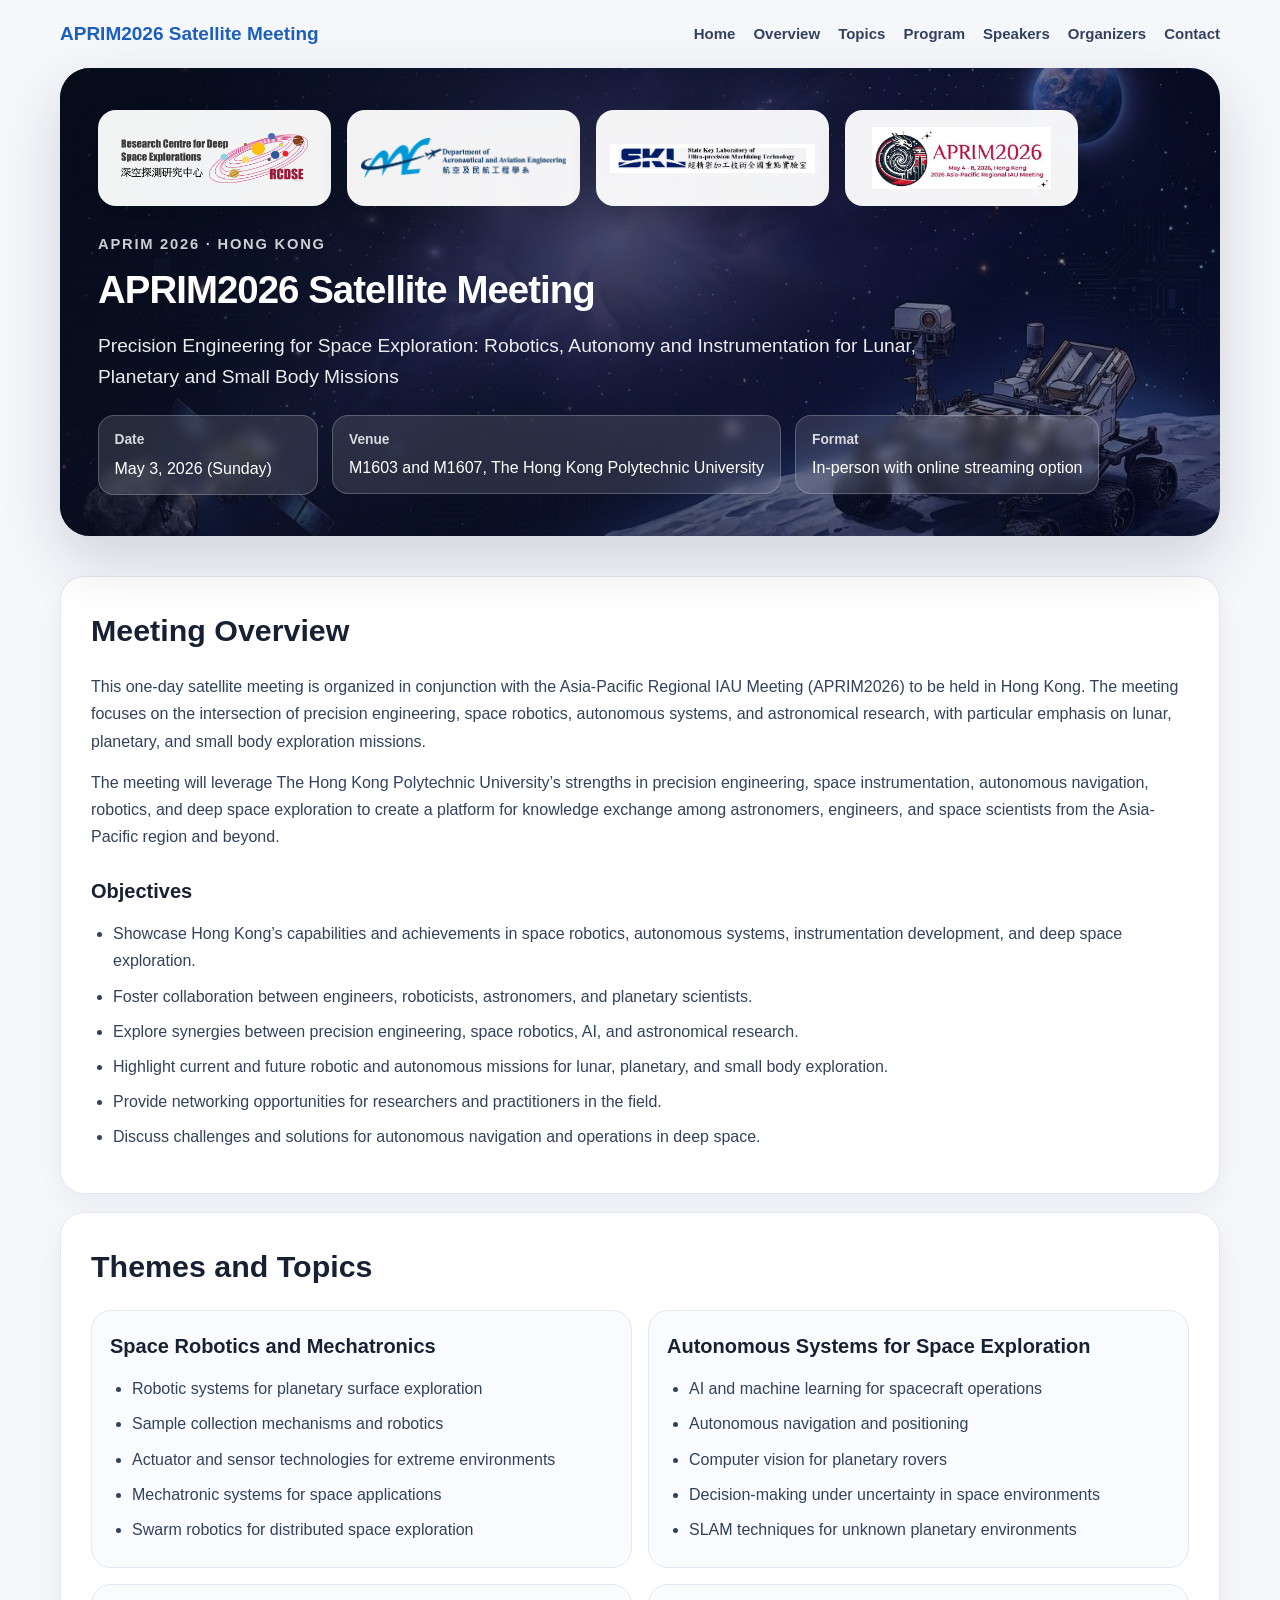
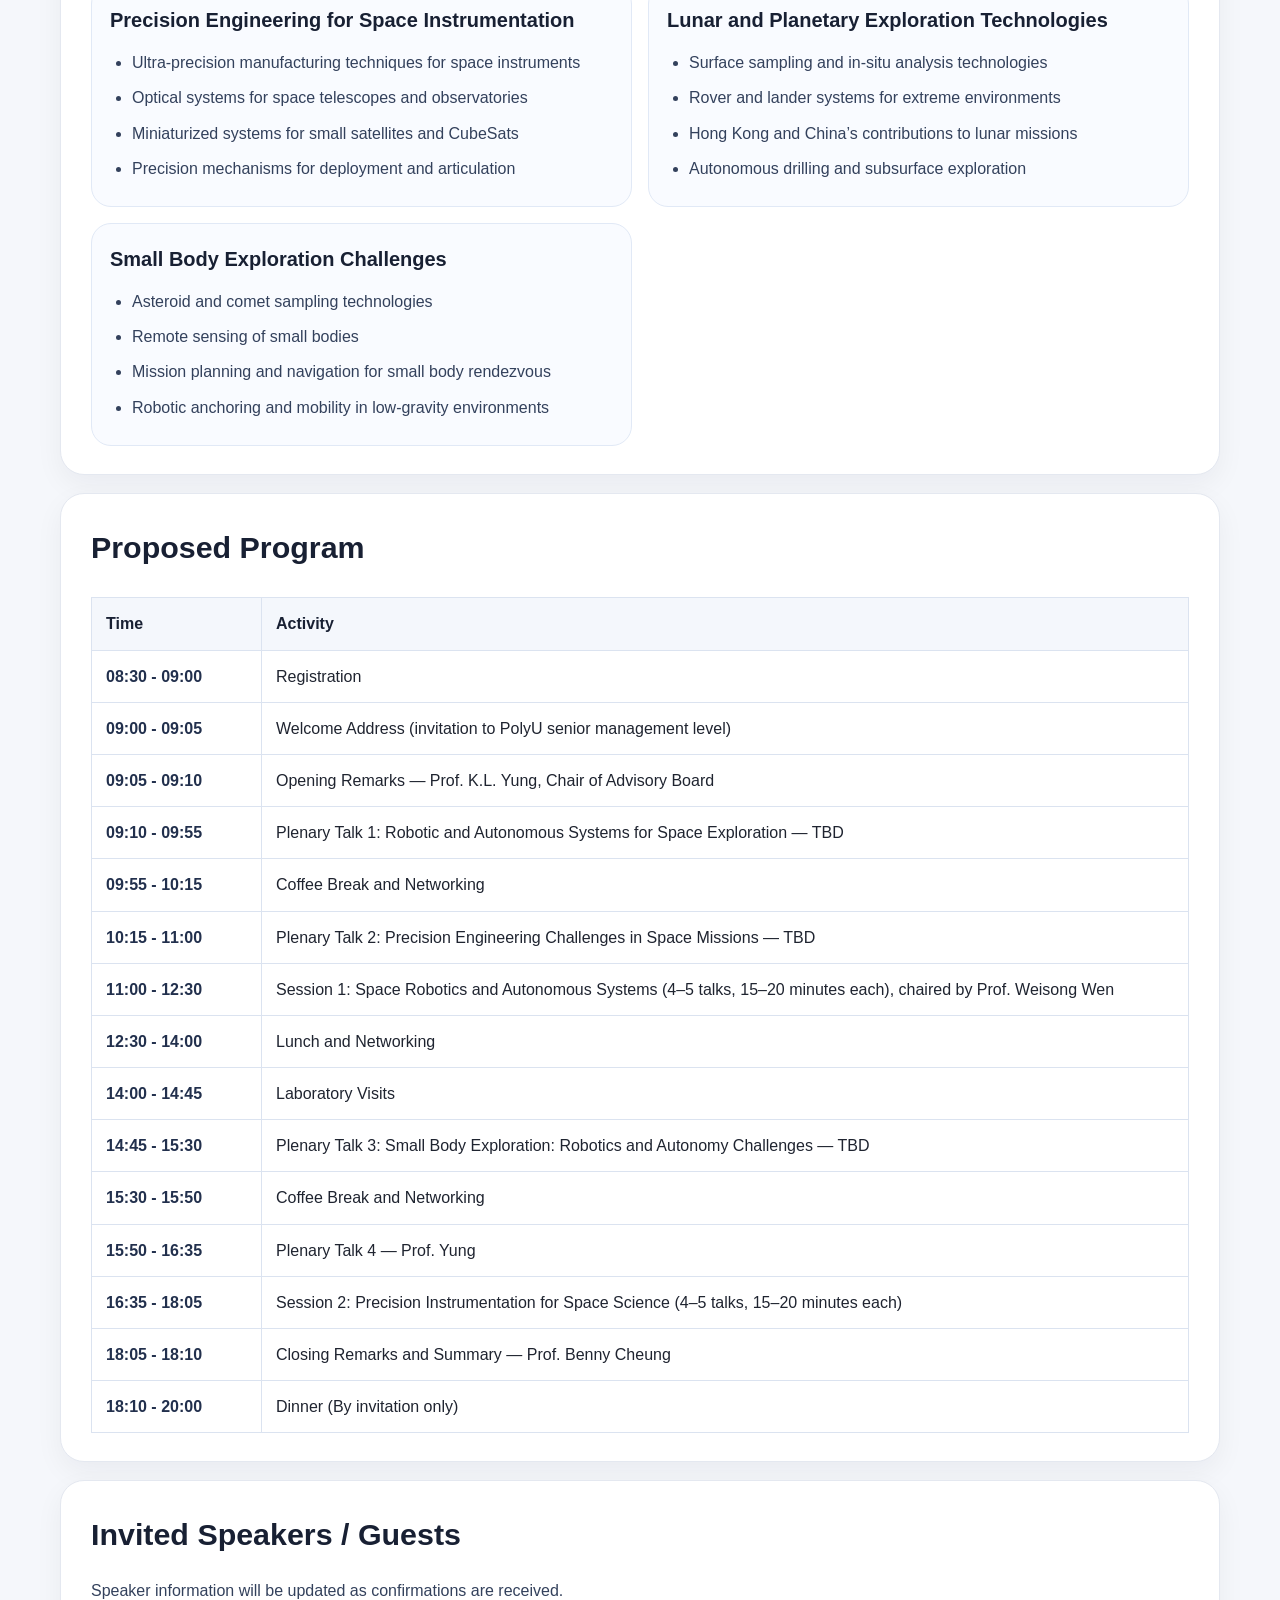
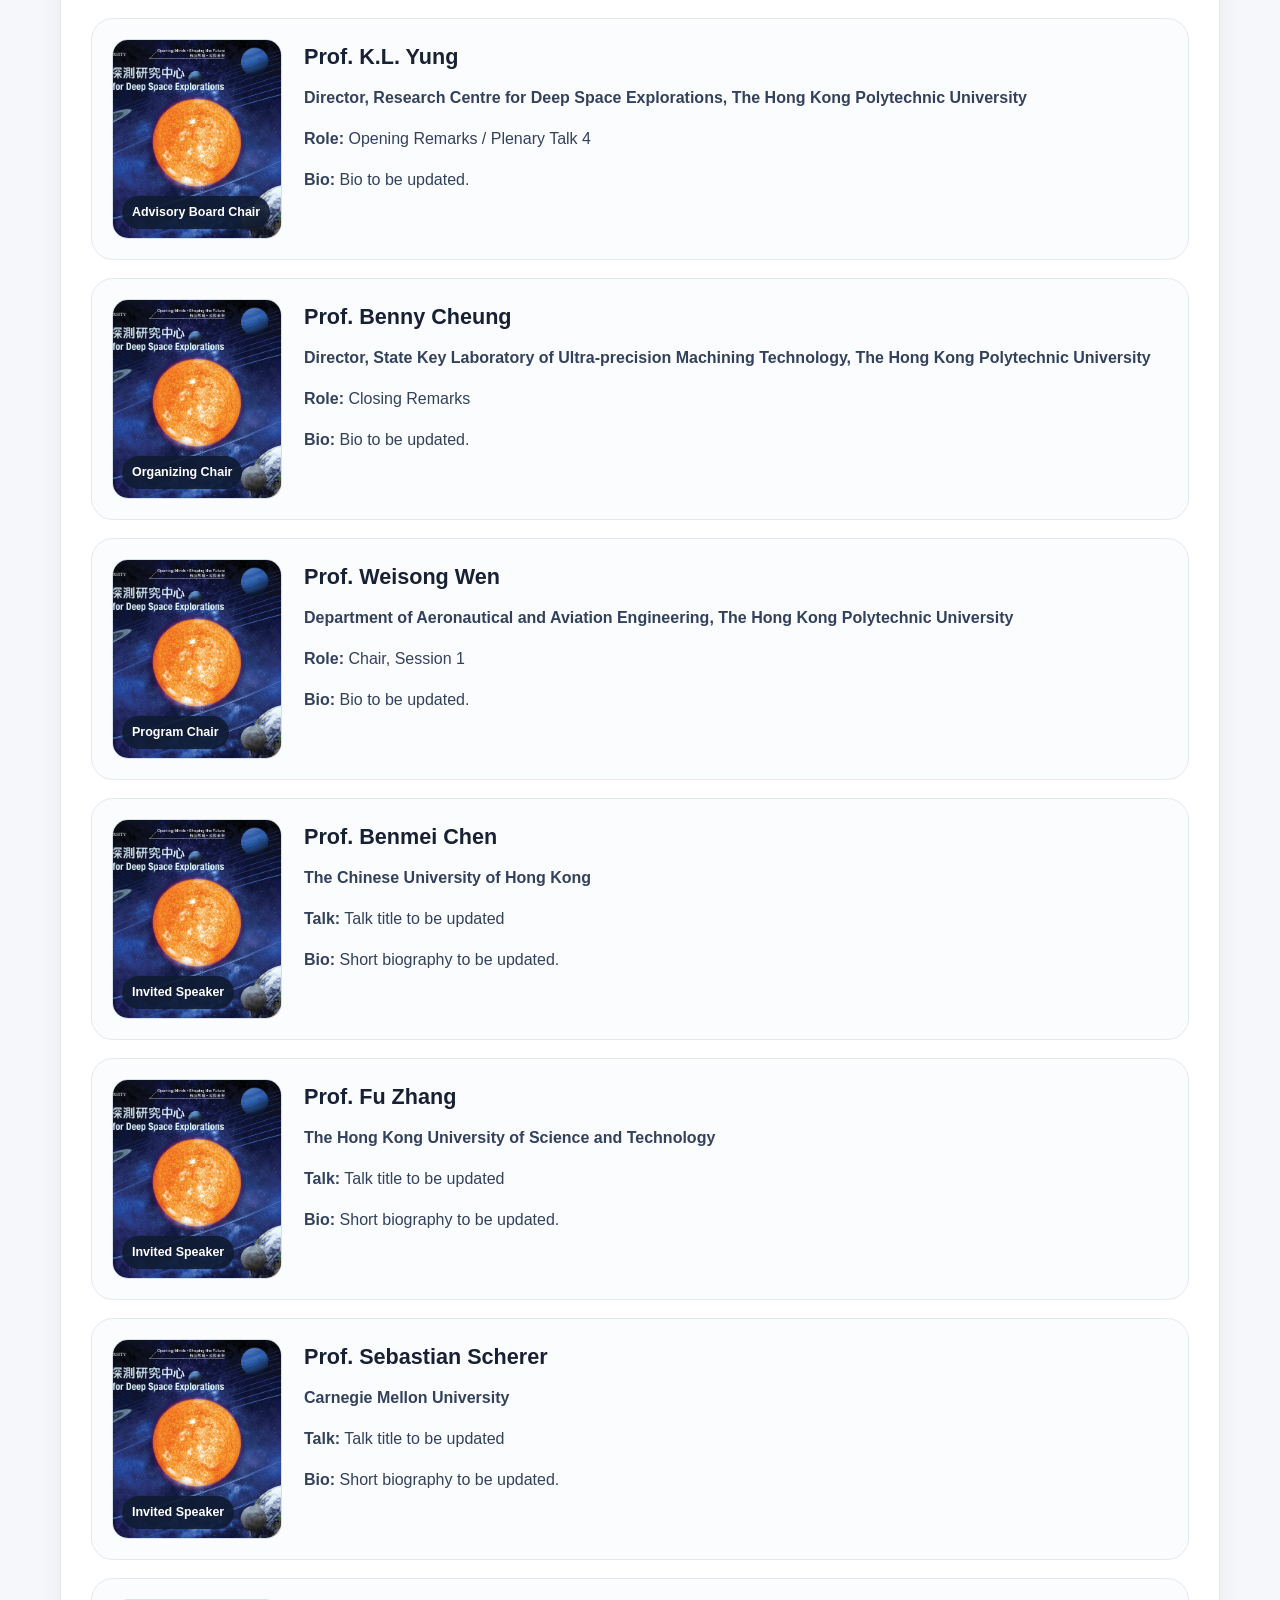
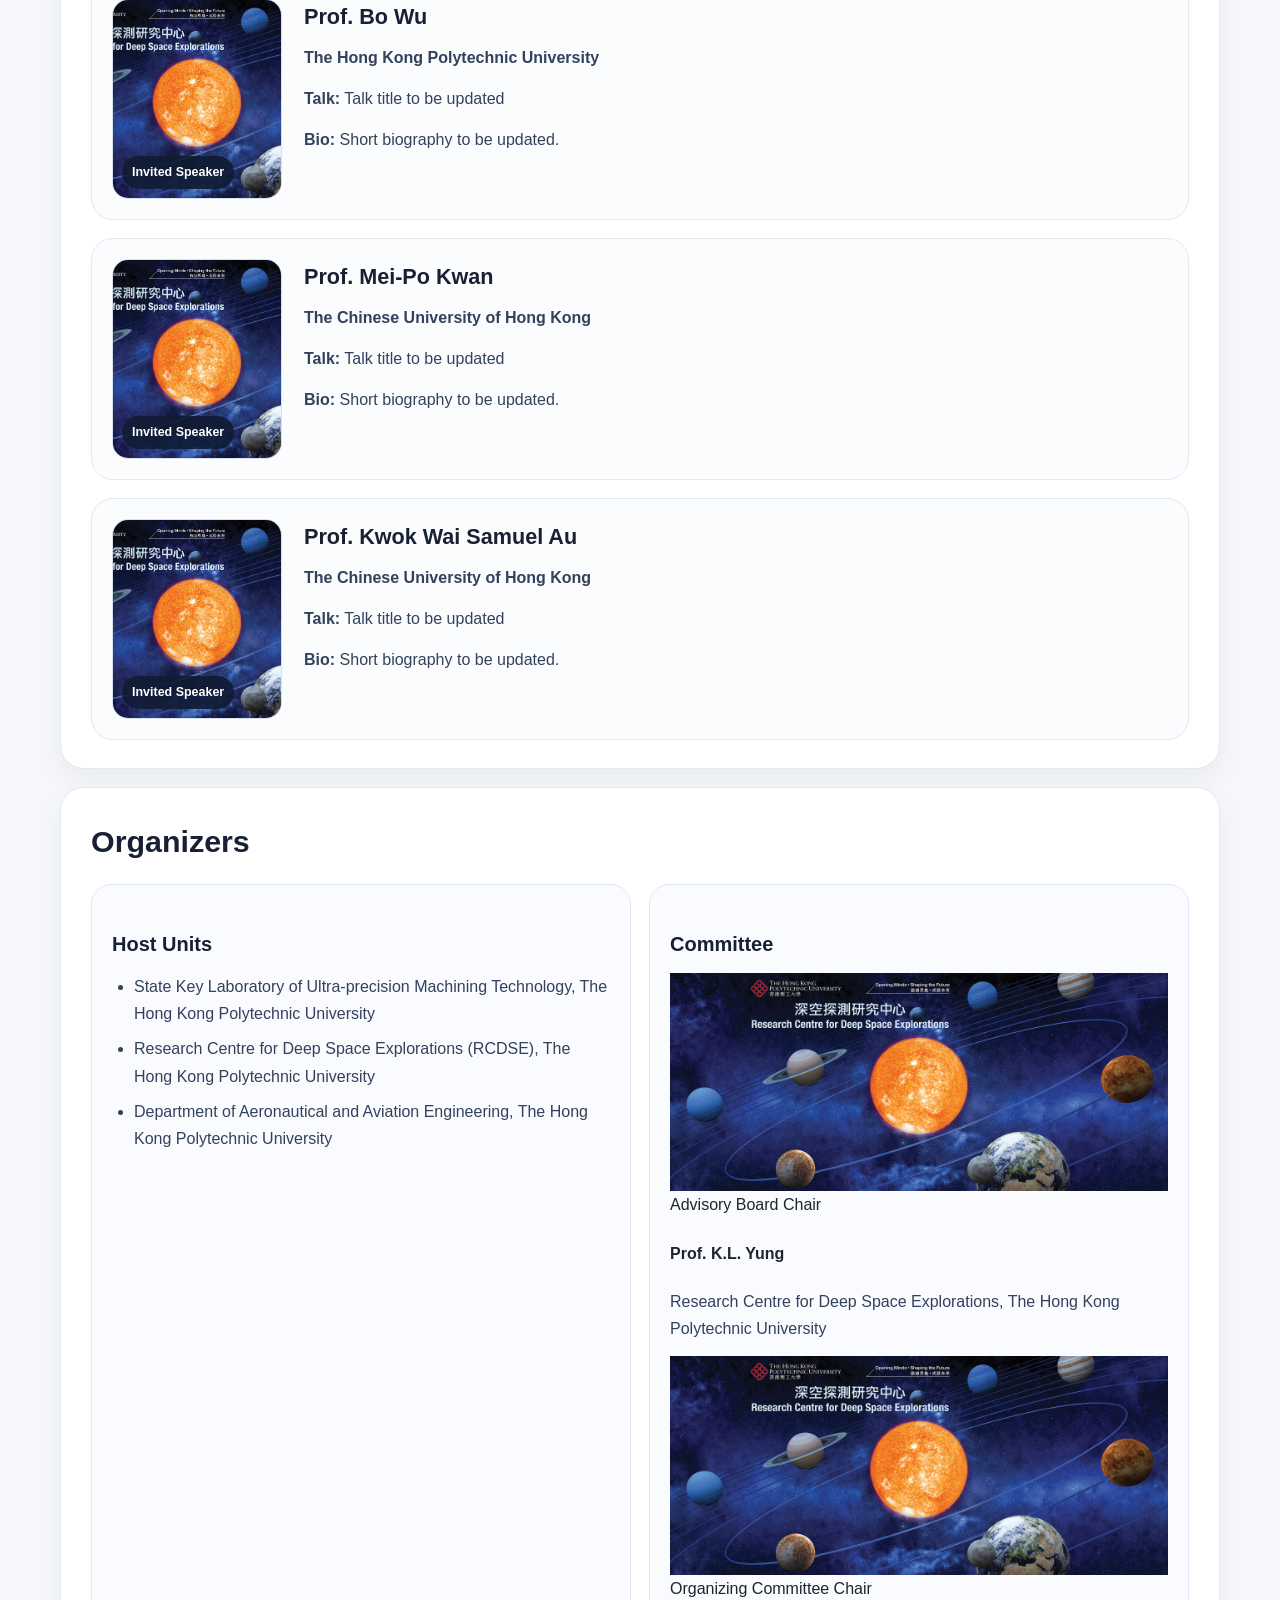
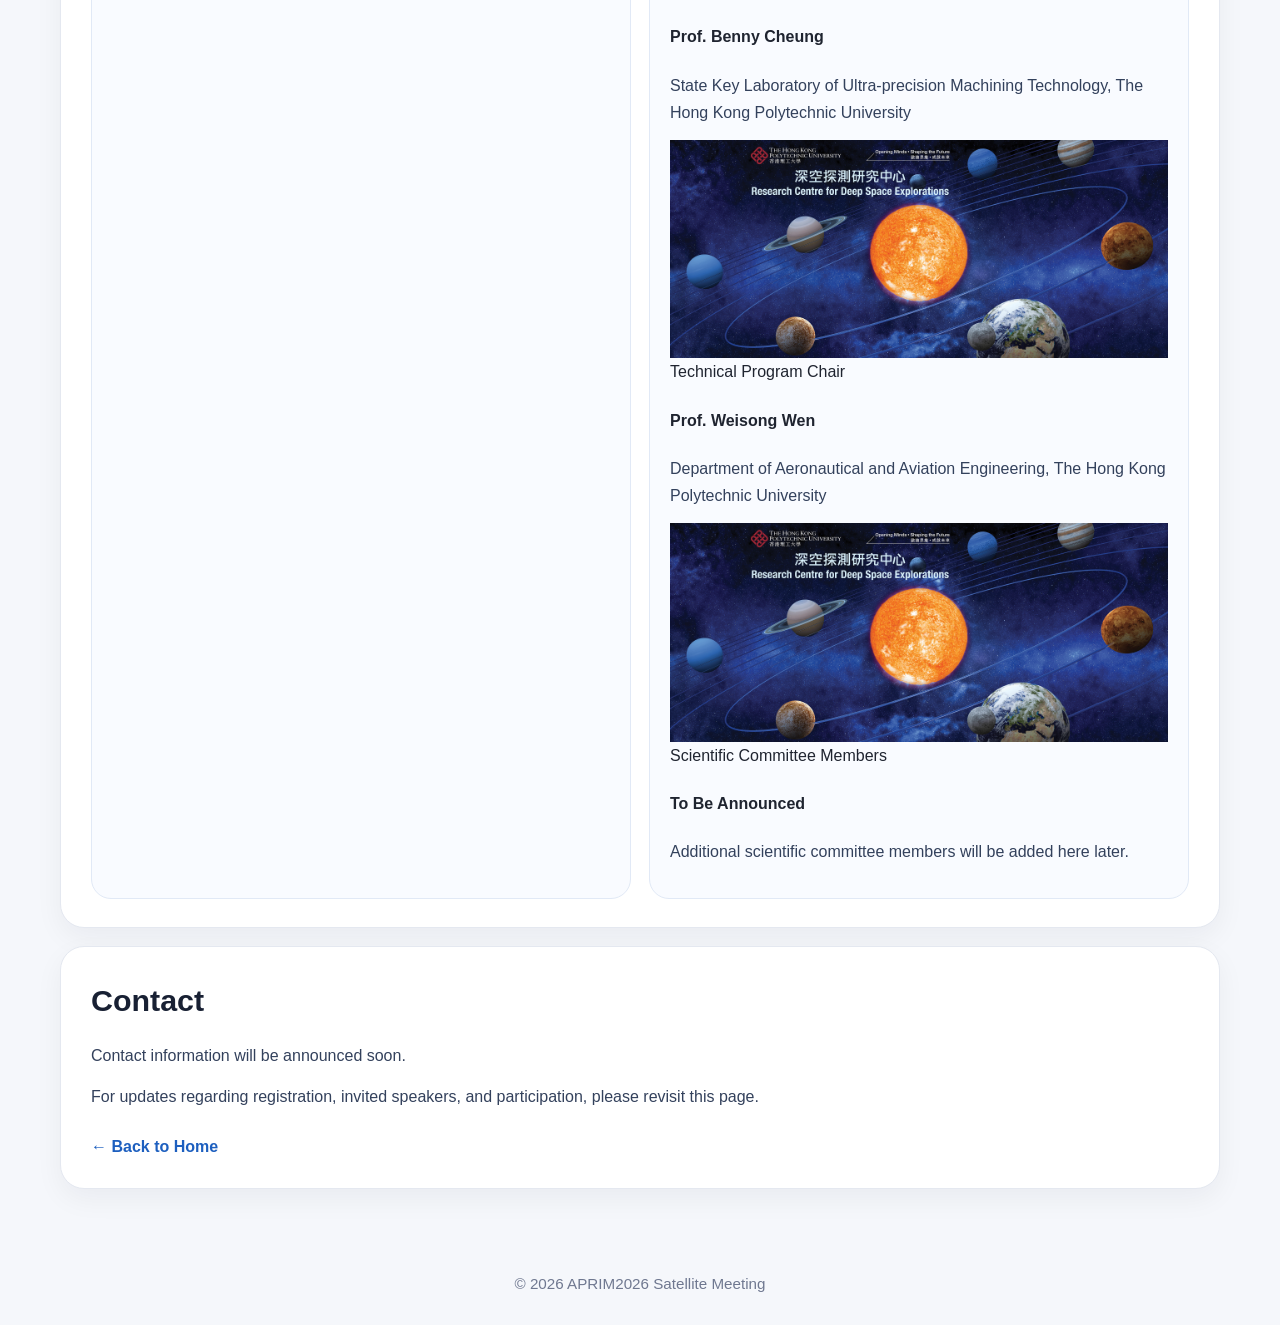
==== commit c0ab78da: "Update 2026.html" ====
--- a/editions/2026.html
+++ b/editions/2026.html
@@ -359,30 +359,62 @@
       </div>
     </section>
 
-    <section id="organizers" class="detail-section">
-      <h2>Organizers</h2>
-
-      <div class="organizer-columns">
-        <div class="organizer-box">
-          <h3>Host Units</h3>
-          <ul>
-            <li>State Key Laboratory of Ultra-precision Machining Technology, The Hong Kong Polytechnic University</li>
-            <li>Research Centre for Deep Space Explorations (RCDSE), The Hong Kong Polytechnic University</li>
-            <li>Department of Aeronautical and Aviation Engineering, The Hong Kong Polytechnic University</li>
-          </ul>
-        </div>
-
-        <div class="organizer-box">
-          <h3>Committee</h3>
-          <ul>
-            <li><strong>Advisory Board Chair:</strong> Prof. K.L. Yung</li>
-            <li><strong>Organizing Committee Chair:</strong> Prof. Benny Cheung</li>
-            <li><strong>Technical Program Chair:</strong> Prof. Weisong Wen</li>
-            <li><strong>Scientific Committee Members:</strong> To be announced</li>
-          </ul>
-        </div>
+  <section id="organizers" class="detail-section">
+  <h2>Organizers</h2>
+
+  <div class="organizer-columns">
+    <div class="organizer-box">
+      <h3>Host Units</h3>
+      <ul>
+        <li>State Key Laboratory of Ultra-precision Machining Technology, The Hong Kong Polytechnic University</li>
+        <li>Research Centre for Deep Space Explorations (RCDSE), The Hong Kong Polytechnic University</li>
+        <li>Department of Aeronautical and Aviation Engineering, The Hong Kong Polytechnic University</li>
+      </ul>
+    </div>
+
+    <div class="organizer-box organizer-box-wide">
+      <h3>Committee</h3>
+
+      <div class="committee-list">
+        <article class="committee-item">
+          <img src="../images/3.jpg" alt="Prof. K.L. Yung" class="committee-photo" />
+          <div class="committee-info">
+            <div class="committee-role">Advisory Board Chair</div>
+            <h4>Prof. K.L. Yung</h4>
+            <p>Research Centre for Deep Space Explorations, The Hong Kong Polytechnic University</p>
+          </div>
+        </article>
+
+        <article class="committee-item">
+          <img src="../images/3.jpg" alt="Prof. Benny Cheung" class="committee-photo" />
+          <div class="committee-info">
+            <div class="committee-role">Organizing Committee Chair</div>
+            <h4>Prof. Benny Cheung</h4>
+            <p>State Key Laboratory of Ultra-precision Machining Technology, The Hong Kong Polytechnic University</p>
+          </div>
+        </article>
+
+        <article class="committee-item">
+          <img src="../images/3.jpg" alt="Prof. Weisong Wen" class="committee-photo" />
+          <div class="committee-info">
+            <div class="committee-role">Technical Program Chair</div>
+            <h4>Prof. Weisong Wen</h4>
+            <p>Department of Aeronautical and Aviation Engineering, The Hong Kong Polytechnic University</p>
+          </div>
+        </article>
+
+        <article class="committee-item">
+          <img src="../images/3.jpg" alt="Scientific Committee Members" class="committee-photo" />
+          <div class="committee-info">
+            <div class="committee-role">Scientific Committee Members</div>
+            <h4>To Be Announced</h4>
+            <p>Additional scientific committee members will be added here later.</p>
+          </div>
+        </article>
       </div>
-    </section>
+    </div>
+  </div>
+</section>
 
     <section id="contact" class="detail-section">
       <h2>Contact</h2>
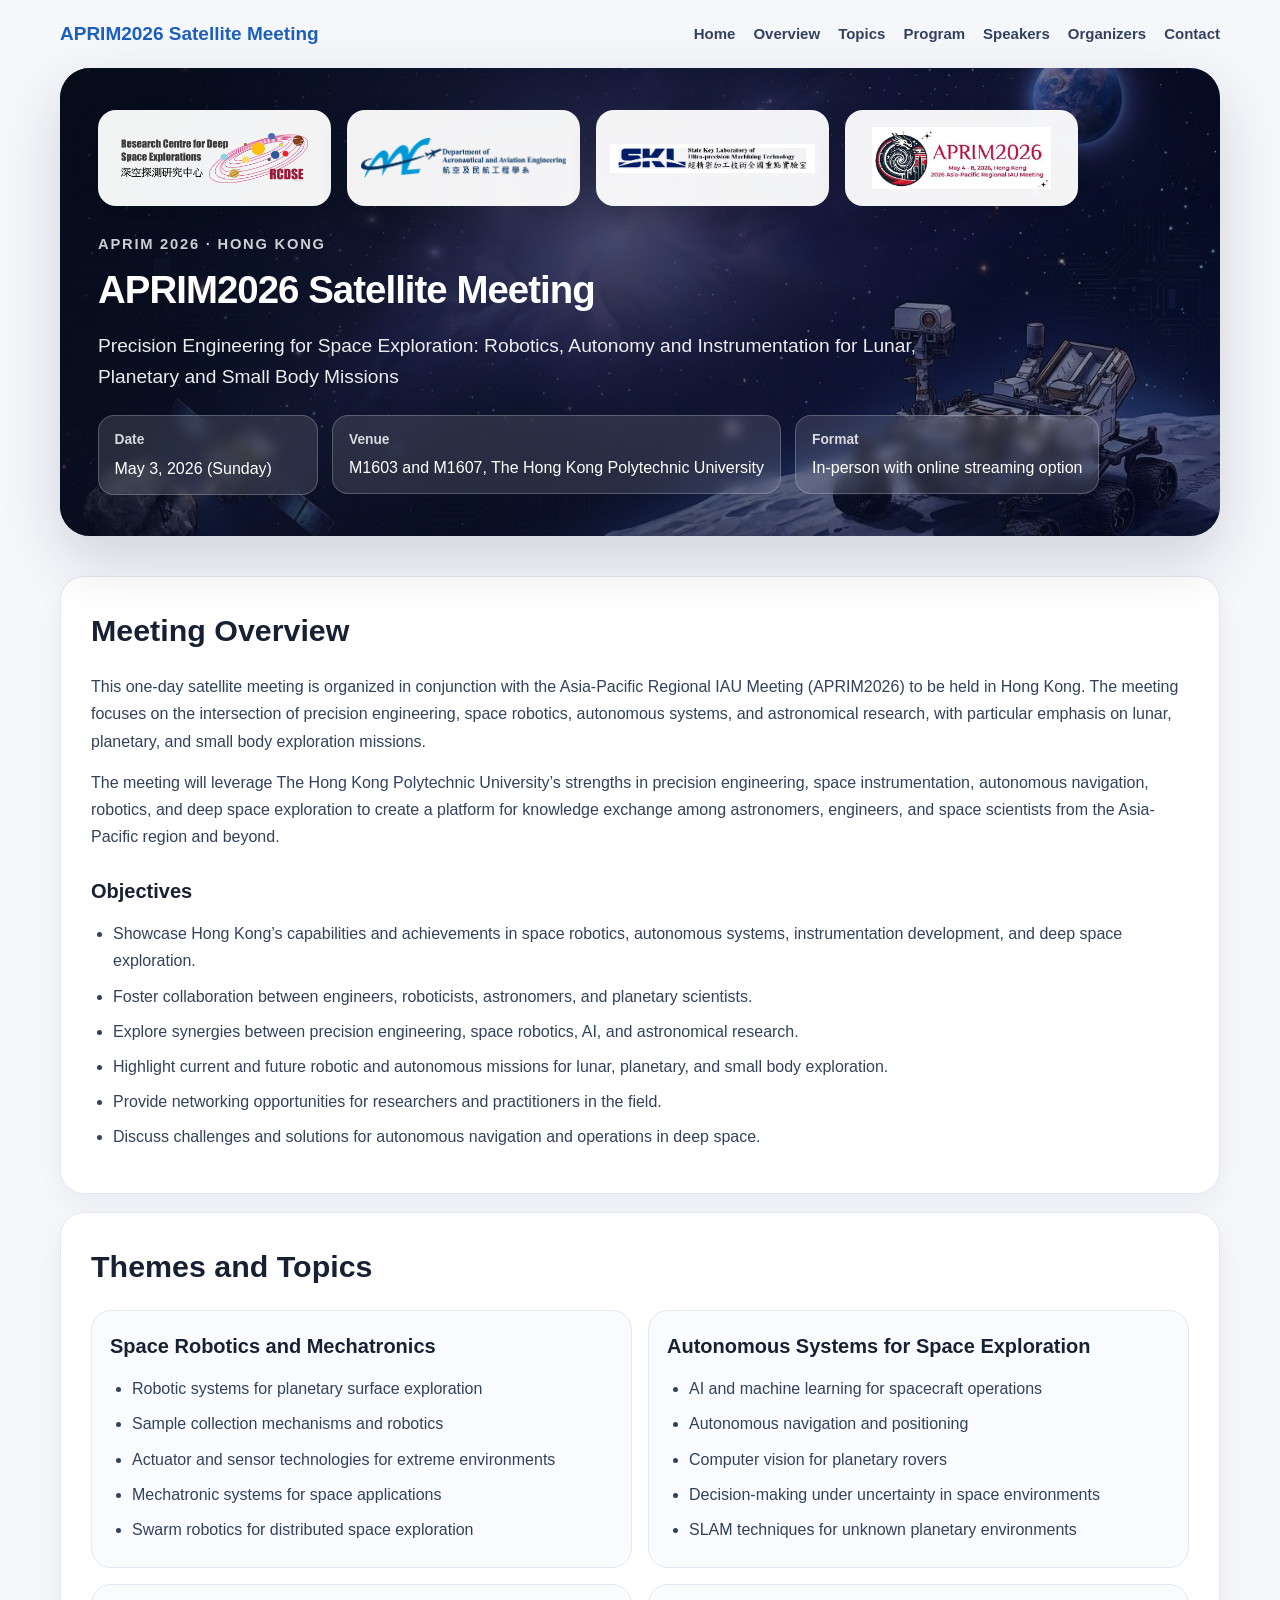
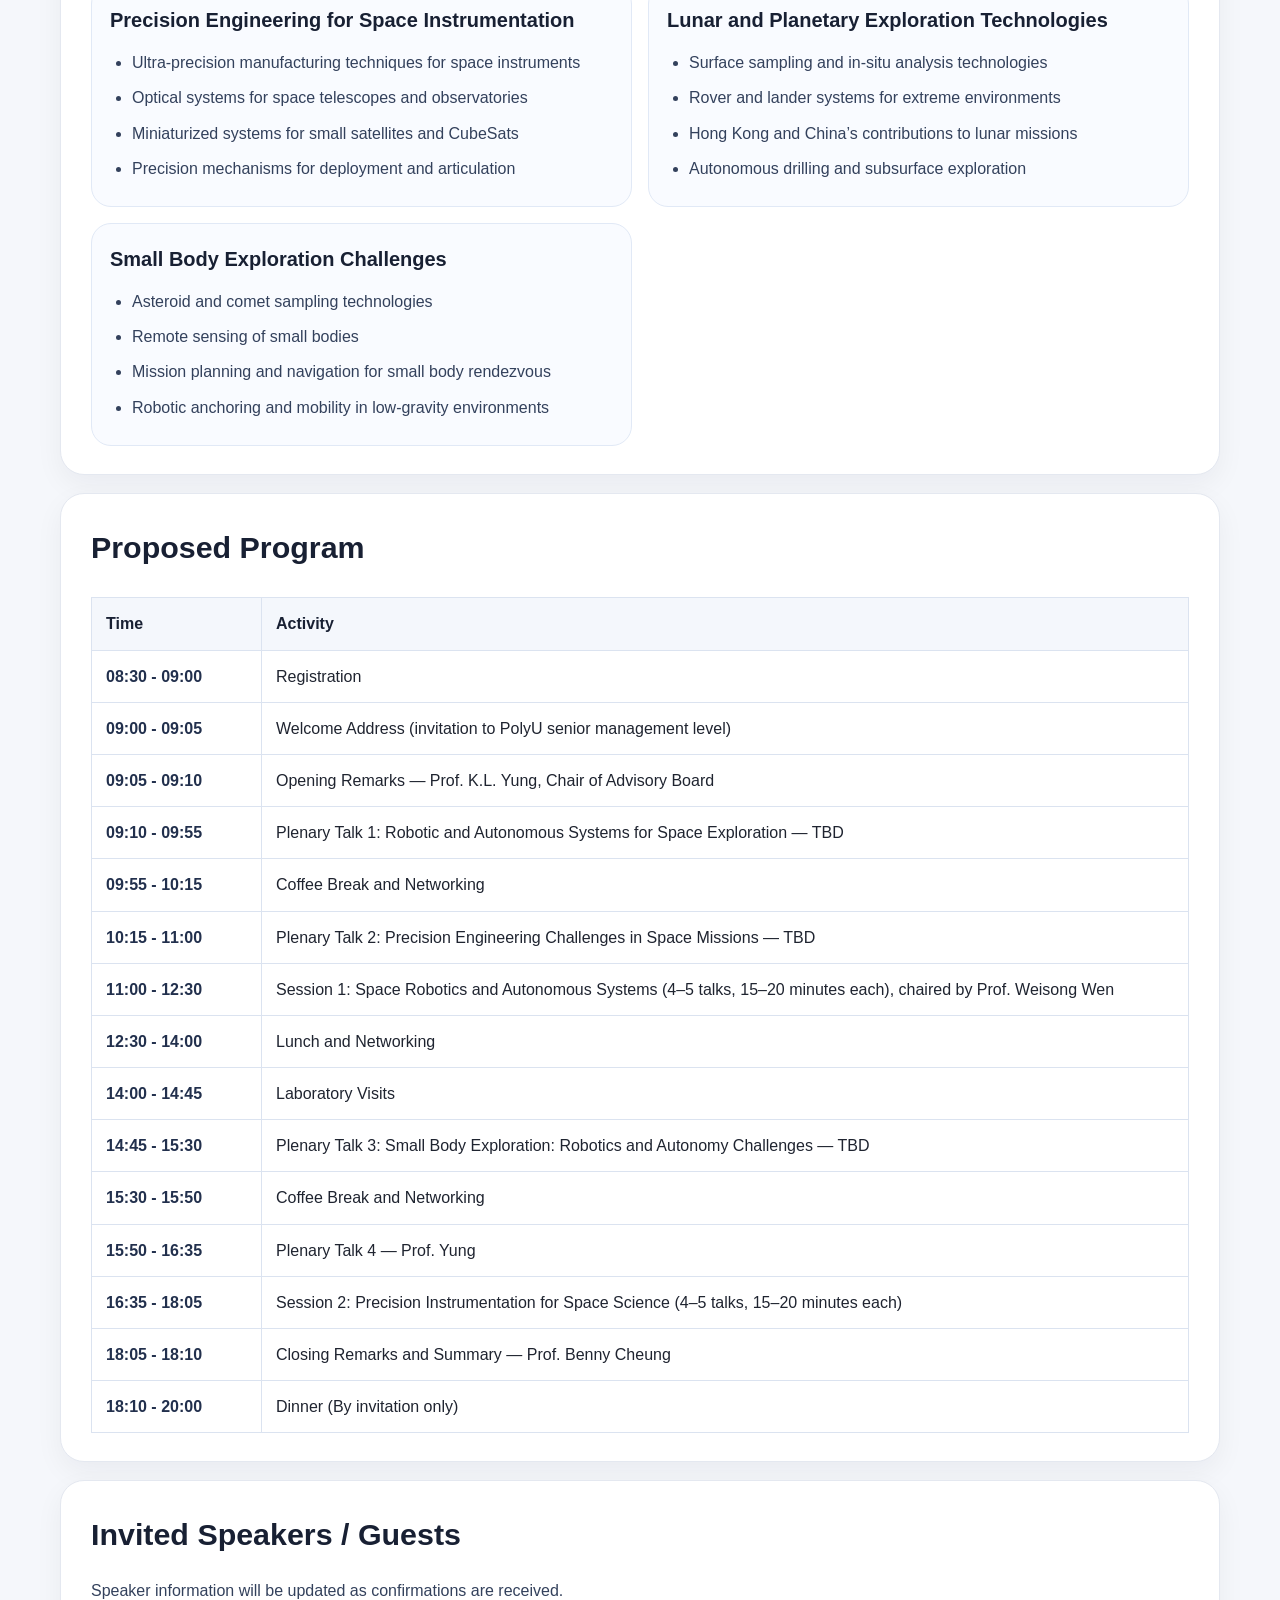
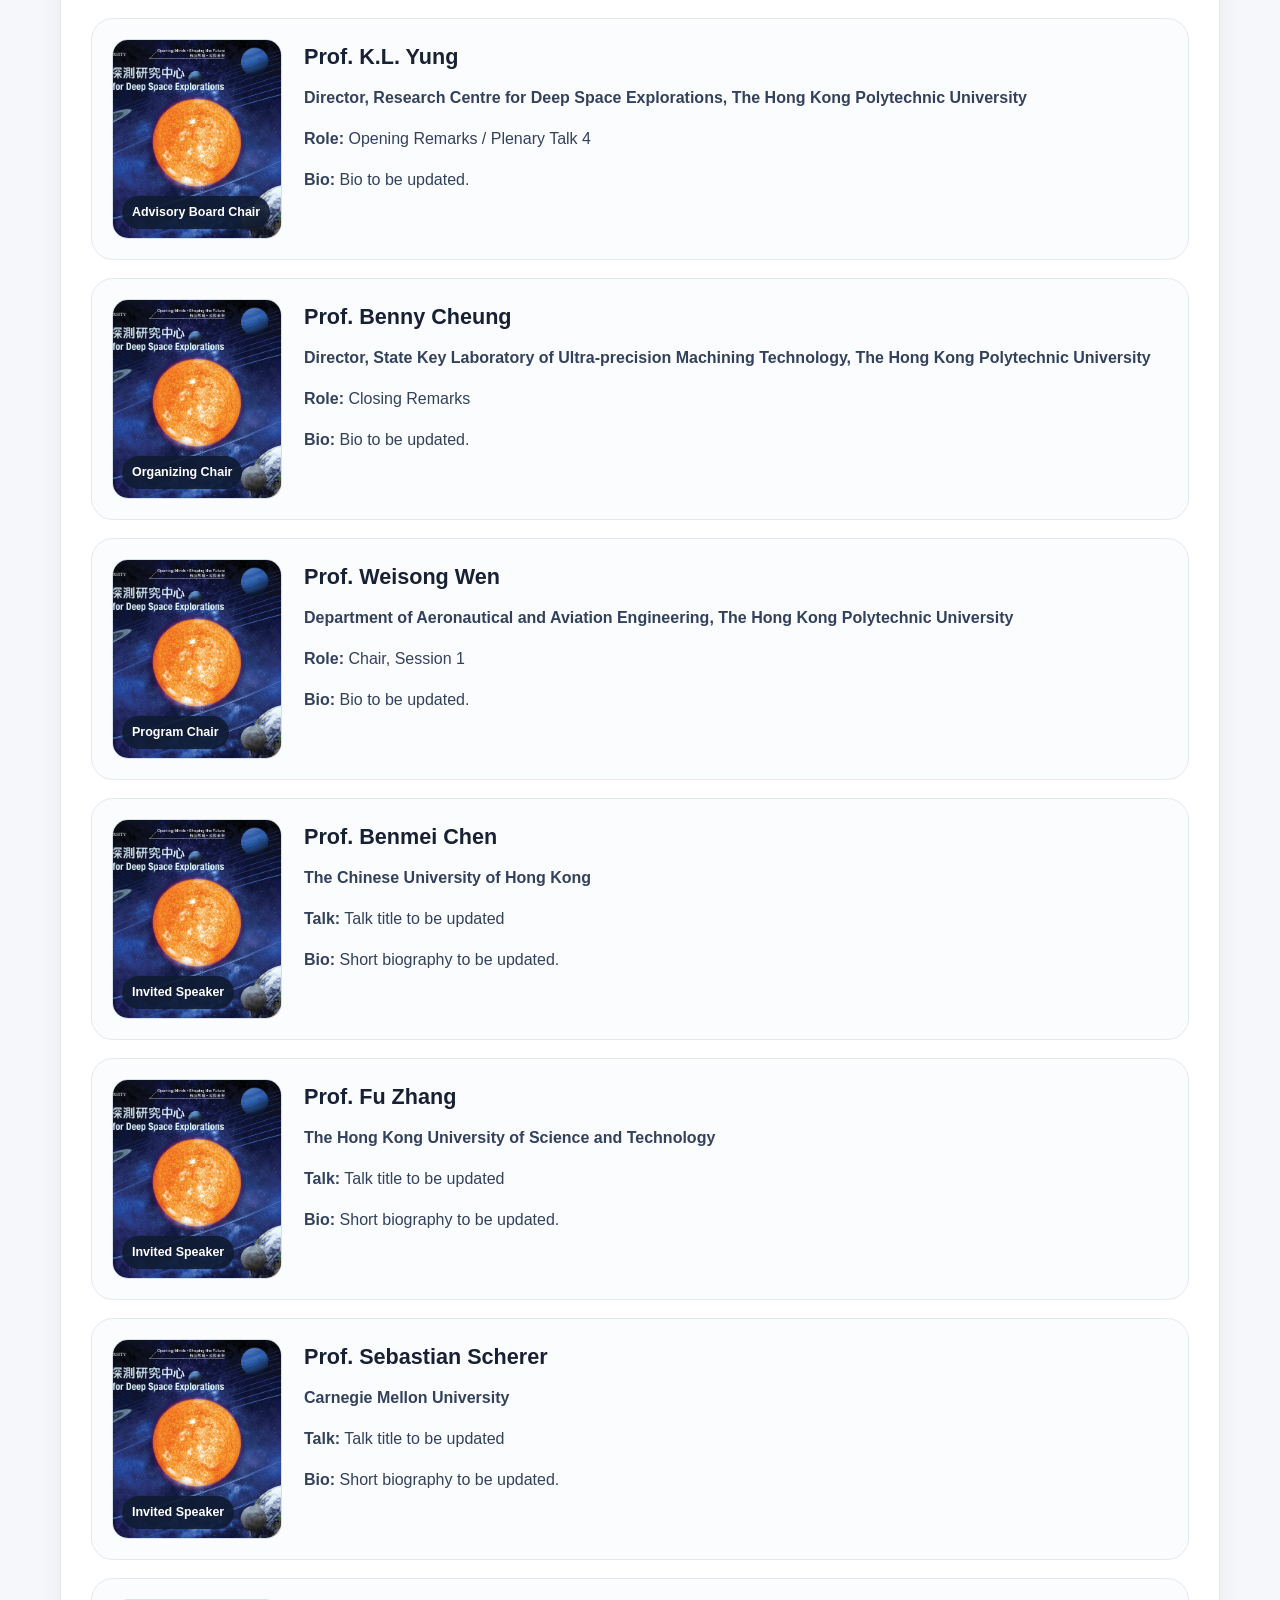
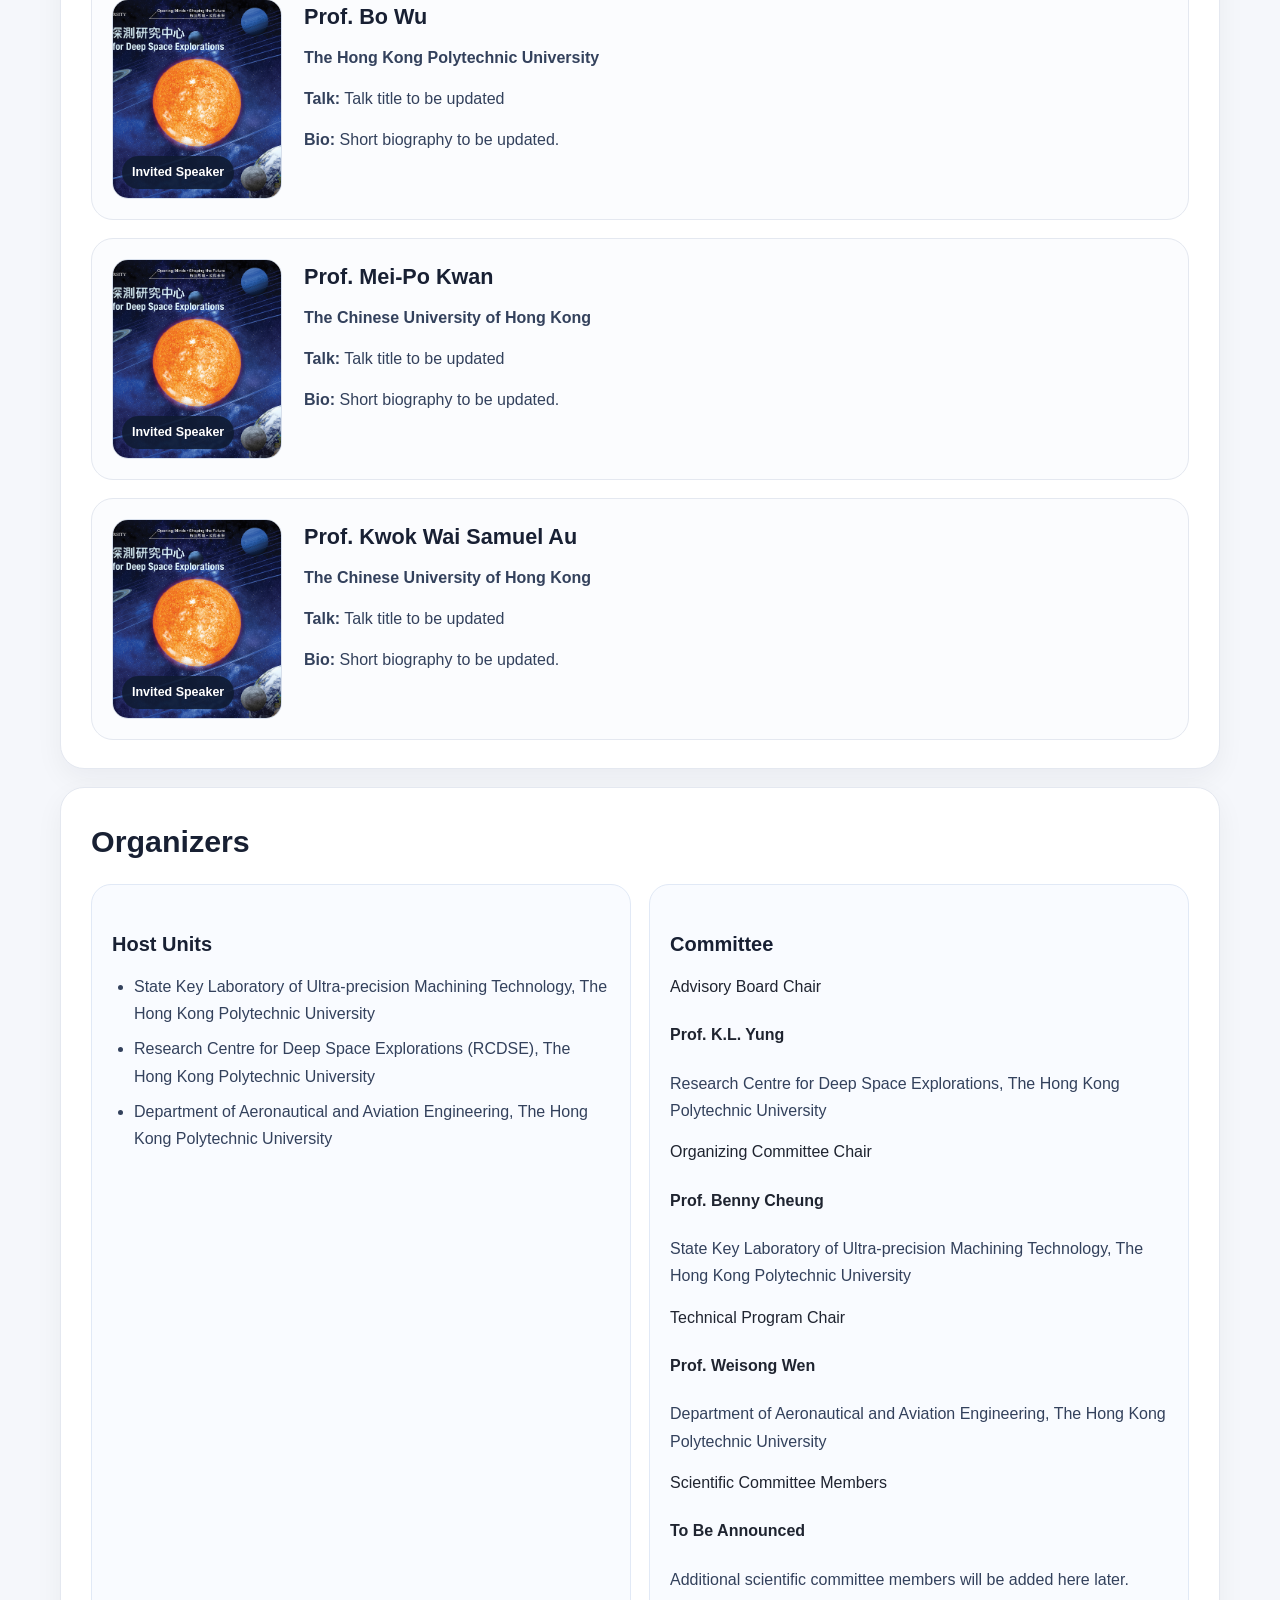
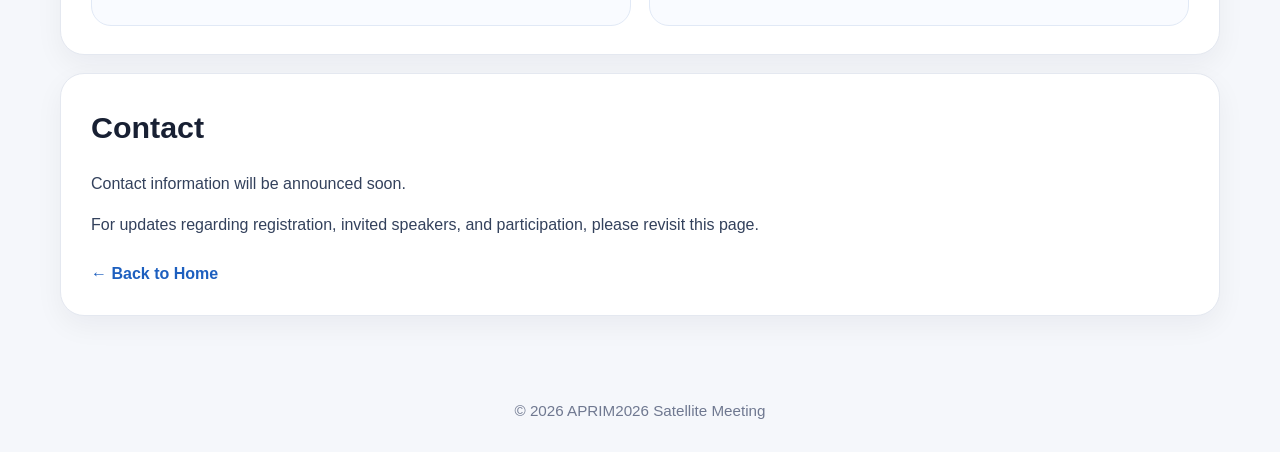
==== commit 4fe421fc: "Update 2026.html" ====
--- a/editions/2026.html
+++ b/editions/2026.html
@@ -359,7 +359,7 @@
       </div>
     </section>
 
-  <section id="organizers" class="detail-section">
+ <section id="organizers" class="detail-section">
   <h2>Organizers</h2>
 
   <div class="organizer-columns">
@@ -375,41 +375,29 @@
     <div class="organizer-box organizer-box-wide">
       <h3>Committee</h3>
 
-      <div class="committee-list">
-        <article class="committee-item">
-          <img src="../images/3.jpg" alt="Prof. K.L. Yung" class="committee-photo" />
-          <div class="committee-info">
-            <div class="committee-role">Advisory Board Chair</div>
-            <h4>Prof. K.L. Yung</h4>
-            <p>Research Centre for Deep Space Explorations, The Hong Kong Polytechnic University</p>
-          </div>
+      <div class="committee-simple-list">
+        <article class="committee-simple-item">
+          <div class="committee-simple-role">Advisory Board Chair</div>
+          <h4>Prof. K.L. Yung</h4>
+          <p>Research Centre for Deep Space Explorations, The Hong Kong Polytechnic University</p>
         </article>
 
-        <article class="committee-item">
-          <img src="../images/3.jpg" alt="Prof. Benny Cheung" class="committee-photo" />
-          <div class="committee-info">
-            <div class="committee-role">Organizing Committee Chair</div>
-            <h4>Prof. Benny Cheung</h4>
-            <p>State Key Laboratory of Ultra-precision Machining Technology, The Hong Kong Polytechnic University</p>
-          </div>
+        <article class="committee-simple-item">
+          <div class="committee-simple-role">Organizing Committee Chair</div>
+          <h4>Prof. Benny Cheung</h4>
+          <p>State Key Laboratory of Ultra-precision Machining Technology, The Hong Kong Polytechnic University</p>
         </article>
 
-        <article class="committee-item">
-          <img src="../images/3.jpg" alt="Prof. Weisong Wen" class="committee-photo" />
-          <div class="committee-info">
-            <div class="committee-role">Technical Program Chair</div>
-            <h4>Prof. Weisong Wen</h4>
-            <p>Department of Aeronautical and Aviation Engineering, The Hong Kong Polytechnic University</p>
-          </div>
+        <article class="committee-simple-item">
+          <div class="committee-simple-role">Technical Program Chair</div>
+          <h4>Prof. Weisong Wen</h4>
+          <p>Department of Aeronautical and Aviation Engineering, The Hong Kong Polytechnic University</p>
         </article>
 
-        <article class="committee-item">
-          <img src="../images/3.jpg" alt="Scientific Committee Members" class="committee-photo" />
-          <div class="committee-info">
-            <div class="committee-role">Scientific Committee Members</div>
-            <h4>To Be Announced</h4>
-            <p>Additional scientific committee members will be added here later.</p>
-          </div>
+        <article class="committee-simple-item">
+          <div class="committee-simple-role">Scientific Committee Members</div>
+          <h4>To Be Announced</h4>
+          <p>Additional scientific committee members will be added here later.</p>
         </article>
       </div>
     </div>
--- a/styles.css
+++ b/styles.css
@@ -665,6 +665,61 @@
   padding: 18px 20px;
 }
 
+.organizer-box-wide {
+  grid-column: span 1;
+}
+
+/* ===== Committee rich version ===== */
+
+.committee-list {
+  display: grid;
+  gap: 14px;
+  margin-top: 16px;
+}
+
+.committee-item {
+  display: grid;
+  grid-template-columns: 72px 1fr;
+  gap: 14px;
+  align-items: start;
+  padding: 14px 16px;
+  border: 1px solid #e5e7eb;
+  border-radius: 12px;
+  background: #fafafa;
+}
+
+.committee-photo {
+  width: 72px;
+  height: 72px;
+  object-fit: cover;
+  border-radius: 10px;
+  display: block;
+  background: #eef3f9;
+  border: 1px solid #d8e0ec;
+}
+
+.committee-role {
+  font-size: 12px;
+  font-weight: 700;
+  letter-spacing: 0.04em;
+  text-transform: uppercase;
+  color: #6b7280;
+  margin-bottom: 4px;
+}
+
+.committee-info h4 {
+  margin: 0 0 6px;
+  font-size: 1rem;
+  line-height: 1.3;
+  color: #182033;
+}
+
+.committee-info p {
+  margin: 0;
+  color: #4b5563;
+  line-height: 1.6;
+}
+
 .back-link {
   display: inline-flex;
   margin-top: 8px;
@@ -726,6 +781,17 @@
   }
 }
 
+@media (max-width: 640px) {
+  .committee-item {
+    grid-template-columns: 1fr;
+  }
+
+  .committee-photo {
+    width: 96px;
+    height: 96px;
+  }
+}
+
 @media (max-width: 600px) {
   .container {
     width: min(100%, calc(100% - 20px));
